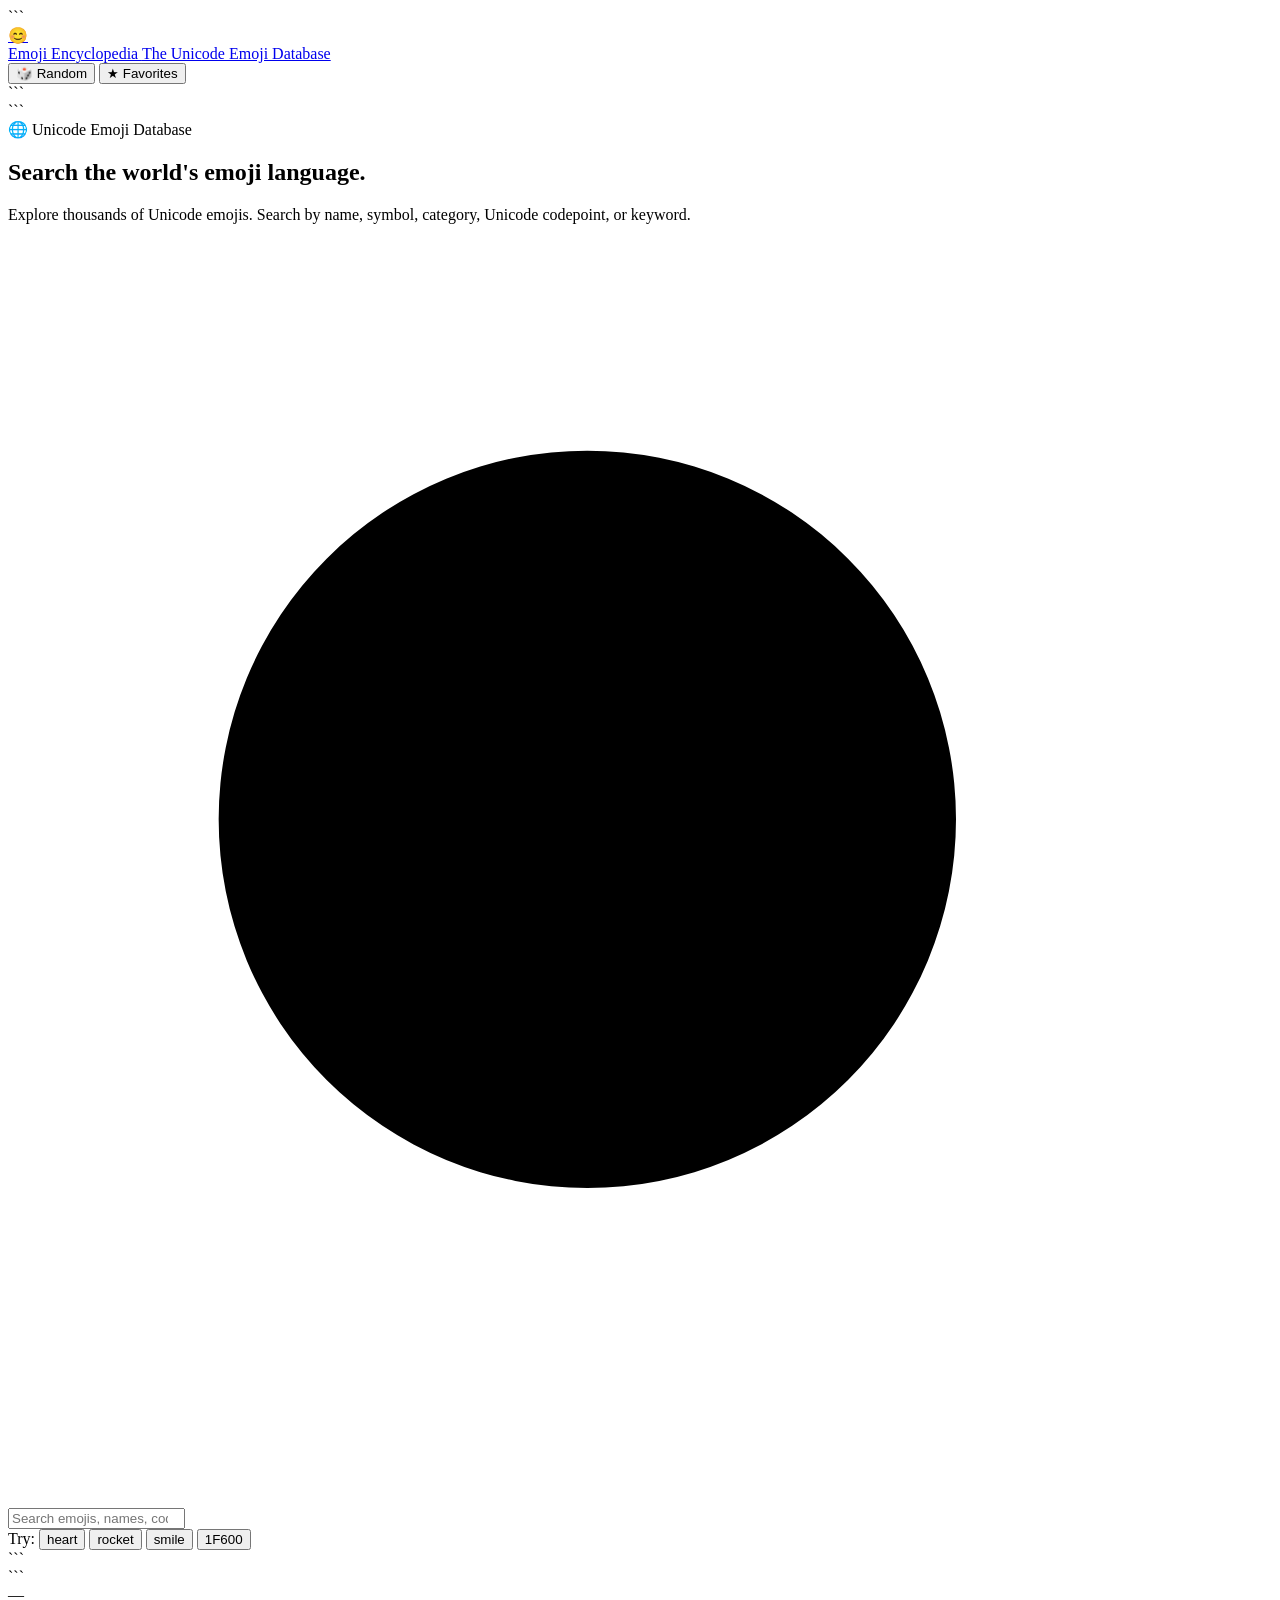
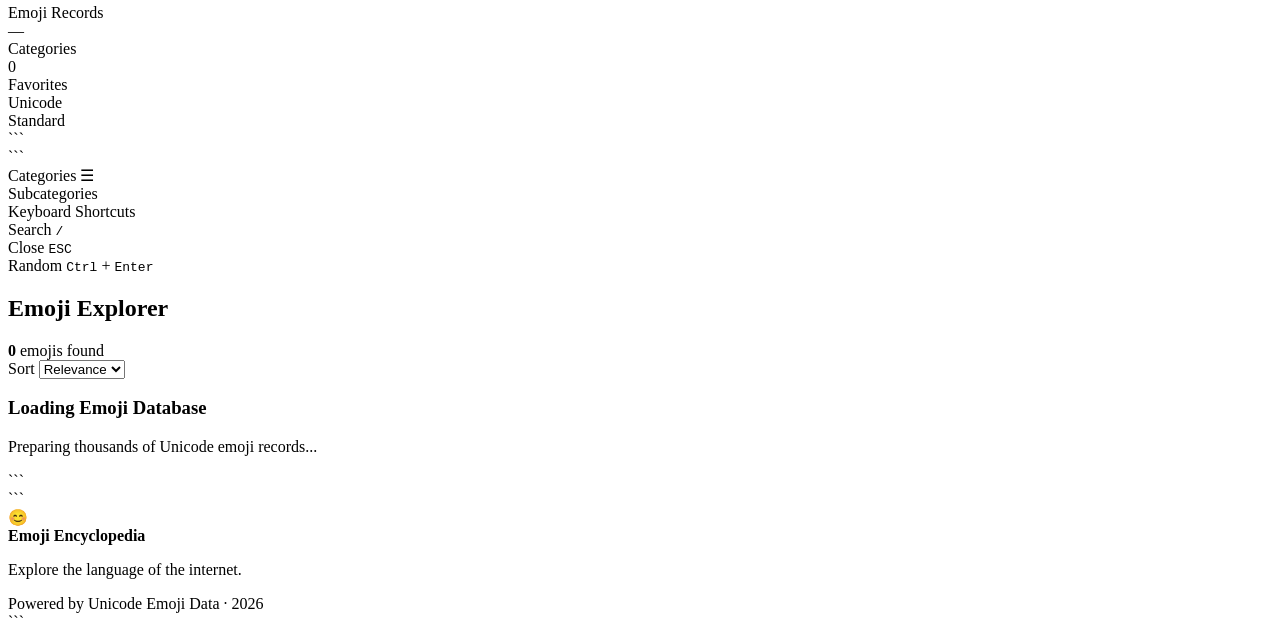
==== index.html @ a7510b70 "Add initial HTML structure for Emoji Encyclopedia This commit adds a complete HTML structure for the" ====
<!DOCTYPE html>

<html lang="en">
<head>

  <meta charset="UTF-8">

<meta
name="viewport"
content="width=device-width, initial-scale=1.0"

>

<meta
name="description"
content="A searchable encyclopedia of Unicode emojis. Browse thousands of emojis by category, name, Unicode codepoint, and version."

>

<meta
name="keywords"
content="emoji, emoji encyclopedia, unicode emoji, emoji search, emoji database, unicode"

>

<meta
name="theme-color"
content="#ffffff"

>

  <title>Emoji Encyclopedia — Search Every Emoji</title>

  <link
    rel="stylesheet"
    href="./styles.css"
  >

</head>

<body>

<!-- ==========================================================
     APPLICATION
     ========================================================== -->

<div
  id="app"
  class="app-shell"
>

  <!-- ========================================================
       HEADER
       ======================================================== -->

  <header class="site-header">

```
<div class="header-container">


  <!-- BRAND -->

  <a
    href="./"
    class="brand"
    aria-label="Emoji Encyclopedia Home"
  >

    <div class="brand-icon">
      😊
    </div>

    <div class="brand-text">

      <span class="brand-title">
        Emoji Encyclopedia
      </span>

      <span class="brand-subtitle">
        The Unicode Emoji Database
      </span>

    </div>

  </a>


  <!-- HEADER ACTIONS -->

  <nav
    class="header-actions"
    aria-label="Primary Navigation"
  >

    <button
      id="randomEmoji"
      class="header-button"
      type="button"
      title="Discover a random emoji"
    >

      <span class="header-button-icon">
        🎲
      </span>

      <span class="header-button-label">
        Random
      </span>

    </button>


    <button
      id="favoritesButton"
      class="header-button"
      type="button"
      title="View your favorite emojis"
    >

      <span class="header-button-icon">
        ★
      </span>

      <span class="header-button-label">
        Favorites
      </span>

    </button>

  </nav>


</div>
```

  </header>

  <!-- ========================================================
       HERO / SEARCH
       ======================================================== -->

  <section class="hero-section">

```
<div class="hero-container">


  <div class="hero-content">

    <div class="hero-badge">

      <span class="hero-badge-icon">
        🌐
      </span>

      Unicode Emoji Database

    </div>


    <h1 class="hero-title">

      Search the world's
      <span>emoji language.</span>

    </h1>


    <p class="hero-description">

      Explore thousands of Unicode emojis. Search by name,
      symbol, category, Unicode codepoint, or keyword.

    </p>


  </div>



  <!-- SEARCH -->

  <div class="search-container">

    <div class="search-box">


      <div class="search-icon">

        <svg
          viewBox="0 0 24 24"
          aria-hidden="true"
        >

          <path
            d="M21 21l-4.35-4.35m1.35-5.65a7 7 0 1 1-14 0 7 7 0 0 1 14 0Z"
          />

        </svg>

      </div>


      <input
        id="searchInput"
        class="search-input"
        type="search"
        placeholder="Search emojis, names, codepoints..."
        autocomplete="off"
        spellcheck="false"
        aria-label="Search emojis"
      >


      <button
        id="clearSearch"
        class="clear-search"
        type="button"
        hidden
        aria-label="Clear search"
      >

        ×

      </button>


    </div>


    <div class="search-hints">

      <span>
        Try:
      </span>

      <button
        type="button"
        class="search-example"
        data-search="heart"
      >
        heart
      </button>

      <button
        type="button"
        class="search-example"
        data-search="rocket"
      >
        rocket
      </button>

      <button
        type="button"
        class="search-example"
        data-search="smile"
      >
        smile
      </button>

      <button
        type="button"
        class="search-example"
        data-search="1F600"
      >
        1F600
      </button>

    </div>

  </div>


</div>
```

  </section>

  <!-- ========================================================
       DATABASE STATISTICS
       ======================================================== -->

  <section class="stats-section">

```
<div class="stats-container">


  <div class="stat-card">

    <div class="stat-value" id="statsTotal">
      —
    </div>

    <div class="stat-label">
      Emoji Records
    </div>

  </div>


  <div class="stat-divider"></div>


  <div class="stat-card">

    <div class="stat-value" id="statsGroups">
      —
    </div>

    <div class="stat-label">
      Categories
    </div>

  </div>


  <div class="stat-divider"></div>


  <div class="stat-card">

    <div class="stat-value" id="statsFavorites">
      0
    </div>

    <div class="stat-label">
      Favorites
    </div>

  </div>


  <div class="stat-divider"></div>


  <div class="stat-card">

    <div class="stat-value">
      Unicode
    </div>

    <div class="stat-label">
      Standard
    </div>

  </div>


</div>
```

  </section>

  <!-- ========================================================
       MAIN CONTENT
       ======================================================== -->

  <main class="main-content">

```
<div class="content-container">


  <!-- ====================================================
       SIDEBAR
       ==================================================== -->

  <aside class="sidebar">


    <div class="sidebar-section">


      <div class="sidebar-heading">

        <span>
          Categories
        </span>

        <span class="sidebar-heading-icon">
          ☰
        </span>

      </div>


      <div
        id="groupFilters"
        class="filter-list"
        aria-label="Emoji categories"
      >

        <!-- Generated by app.js -->

      </div>


    </div>



    <!-- SUBGROUPS -->

    <div
      class="sidebar-section subgroup-section"
    >


      <div class="sidebar-heading">

        <span>
          Subcategories
        </span>

      </div>


      <div
        id="subgroupFilters"
        class="filter-list subgroup-list"
        aria-label="Emoji subcategories"
      >

        <!-- Generated by app.js -->

      </div>


    </div>



    <!-- KEYBOARD HELP -->

    <div class="keyboard-help">

      <div class="keyboard-help-title">
        Keyboard Shortcuts
      </div>


      <div class="keyboard-shortcut">

        <span>
          Search
        </span>

        <kbd>/</kbd>

      </div>


      <div class="keyboard-shortcut">

        <span>
          Close
        </span>

        <kbd>ESC</kbd>

      </div>


      <div class="keyboard-shortcut">

        <span>
          Random
        </span>

        <kbd>Ctrl</kbd>
        <span>+</span>
        <kbd>Enter</kbd>

      </div>


    </div>


  </aside>



  <!-- ====================================================
       RESULTS AREA
       ==================================================== -->

  <section class="results-section">


    <!-- RESULTS HEADER -->

    <div class="results-header">


      <div class="results-title-container">

        <h2 class="results-title">

          Emoji Explorer

        </h2>


        <div class="results-count">

          <strong id="resultCount">
            0
          </strong>

          <span id="resultLabel">
            emojis
          </span>

          found

        </div>


      </div>



      <!-- SORT -->

      <div class="results-controls">


        <label
          for="sortSelect"
          class="sort-label"
        >
          Sort
        </label>


        <select
          id="sortSelect"
          class="sort-select"
        >

          <option value="relevance">
            Relevance
          </option>

          <option value="name-asc">
            Name A–Z
          </option>

          <option value="name-desc">
            Name Z–A
          </option>

          <option value="unicode">
            Unicode
          </option>

          <option value="favorites">
            Favorites
          </option>

        </select>


      </div>


    </div>



    <!-- ==================================================
         LOADING STATE
         ================================================== -->

    <div
      id="loadingState"
      class="loading-state"
    >


      <div class="loading-spinner"></div>


      <h3>
        Loading Emoji Database
      </h3>


      <p>
        Preparing thousands of Unicode emoji records...
      </p>


    </div>



    <!-- ==================================================
         ERROR STATE
         ================================================== -->

    <div
      id="errorState"
      class="error-state"
      hidden
    >

      Unable to load the emoji database.

    </div>



    <!-- ==================================================
         EMPTY STATE
         ================================================== -->

    <div
      id="emptyState"
      class="empty-state"
      hidden
    >


      <div class="empty-icon">
        🔎
      </div>


      <h3>
        No emojis found
      </h3>


      <p>
        Try searching for another name, category,
        Unicode codepoint, or keyword.
      </p>


      <button
        class="empty-reset-button"
        type="button"
        onclick="document.getElementById('searchInput').value=''; document.getElementById('searchInput').dispatchEvent(new Event('input'));"
      >

        Clear Search

      </button>


    </div>



    <!-- ==================================================
         EMOJI GRID
         ================================================== -->

    <div
      id="emojiGrid"
      class="emoji-grid"
      aria-live="polite"
    >

      <!-- Generated by app.js -->

    </div>



    <!-- ==================================================
         LOAD MORE
         ================================================== -->

    <div class="load-more-container">


      <button
        id="loadMore"
        class="load-more-button"
        type="button"
        hidden
      >

        Load More Emojis

      </button>


    </div>


  </section>


</div>
```

  </main>

  <!-- ========================================================
       FOOTER
       ======================================================== -->

  <footer class="site-footer">

```
<div class="footer-container">


  <div class="footer-brand">

    <div class="footer-logo">
      😊
    </div>


    <div>

      <strong>
        Emoji Encyclopedia
      </strong>

      <p>
        Explore the language of the internet.
      </p>

    </div>

  </div>



  <div class="footer-links">

    <span>
      Powered by Unicode Emoji Data
    </span>

    <span class="footer-separator">
      ·
    </span>

    <span id="footerYear"></span>

  </div>


</div>
```

  </footer>

</div>

<!-- ==========================================================
     EMOJI DETAIL MODAL
     ========================================================== -->

<div
  id="emojiModal"
  class="emoji-modal"
  hidden
  role="dialog"
  aria-modal="true"
  aria-labelledby="emojiModalTitle"
>

  <div class="emoji-modal-backdrop"></div>

  <div class="emoji-modal-dialog">

```
<!-- CLOSE BUTTON -->

<button
  id="modalClose"
  class="modal-close"
  type="button"
  aria-label="Close emoji details"
>

  ×

</button>



<!-- CONTENT GENERATED BY JAVASCRIPT -->

<div
  id="emojiModalContent"
  class="emoji-modal-content"
>

</div>
```

  </div>

</div>

<!-- ==========================================================
     NOSCRIPT
     ========================================================== -->

<noscript>

  <div class="noscript-message">

```
<h1>
  JavaScript Required
</h1>

<p>
  The Emoji Encyclopedia requires JavaScript
  to search and explore the emoji database.
</p>
```

  </div>

</noscript>

<!-- ==========================================================
     SCRIPTS
     ========================================================== -->

<script src="./app.js"></script>

<!-- ==========================================================
     SMALL UI HELPERS
     ========================================================== -->

<script>


/* ------------------------------------------------------------
   Search Examples
   ------------------------------------------------------------ */

document
  .querySelectorAll(".search-example")
  .forEach(button => {

    button.addEventListener(
      "click",
      () => {

        const searchInput =
          document.getElementById("searchInput");


        if (!searchInput) return;


        searchInput.value =
          button.dataset.search;


        searchInput.dispatchEvent(
          new Event("input", {
            bubbles: true
          })
        );


        searchInput.focus();

      }
    );

  });



/* ------------------------------------------------------------
   Footer Year
   ------------------------------------------------------------ */

const footerYear =
  document.getElementById("footerYear");


if (footerYear) {

  footerYear.textContent =
    new Date().getFullYear();

}


</script>

</body>
</html>
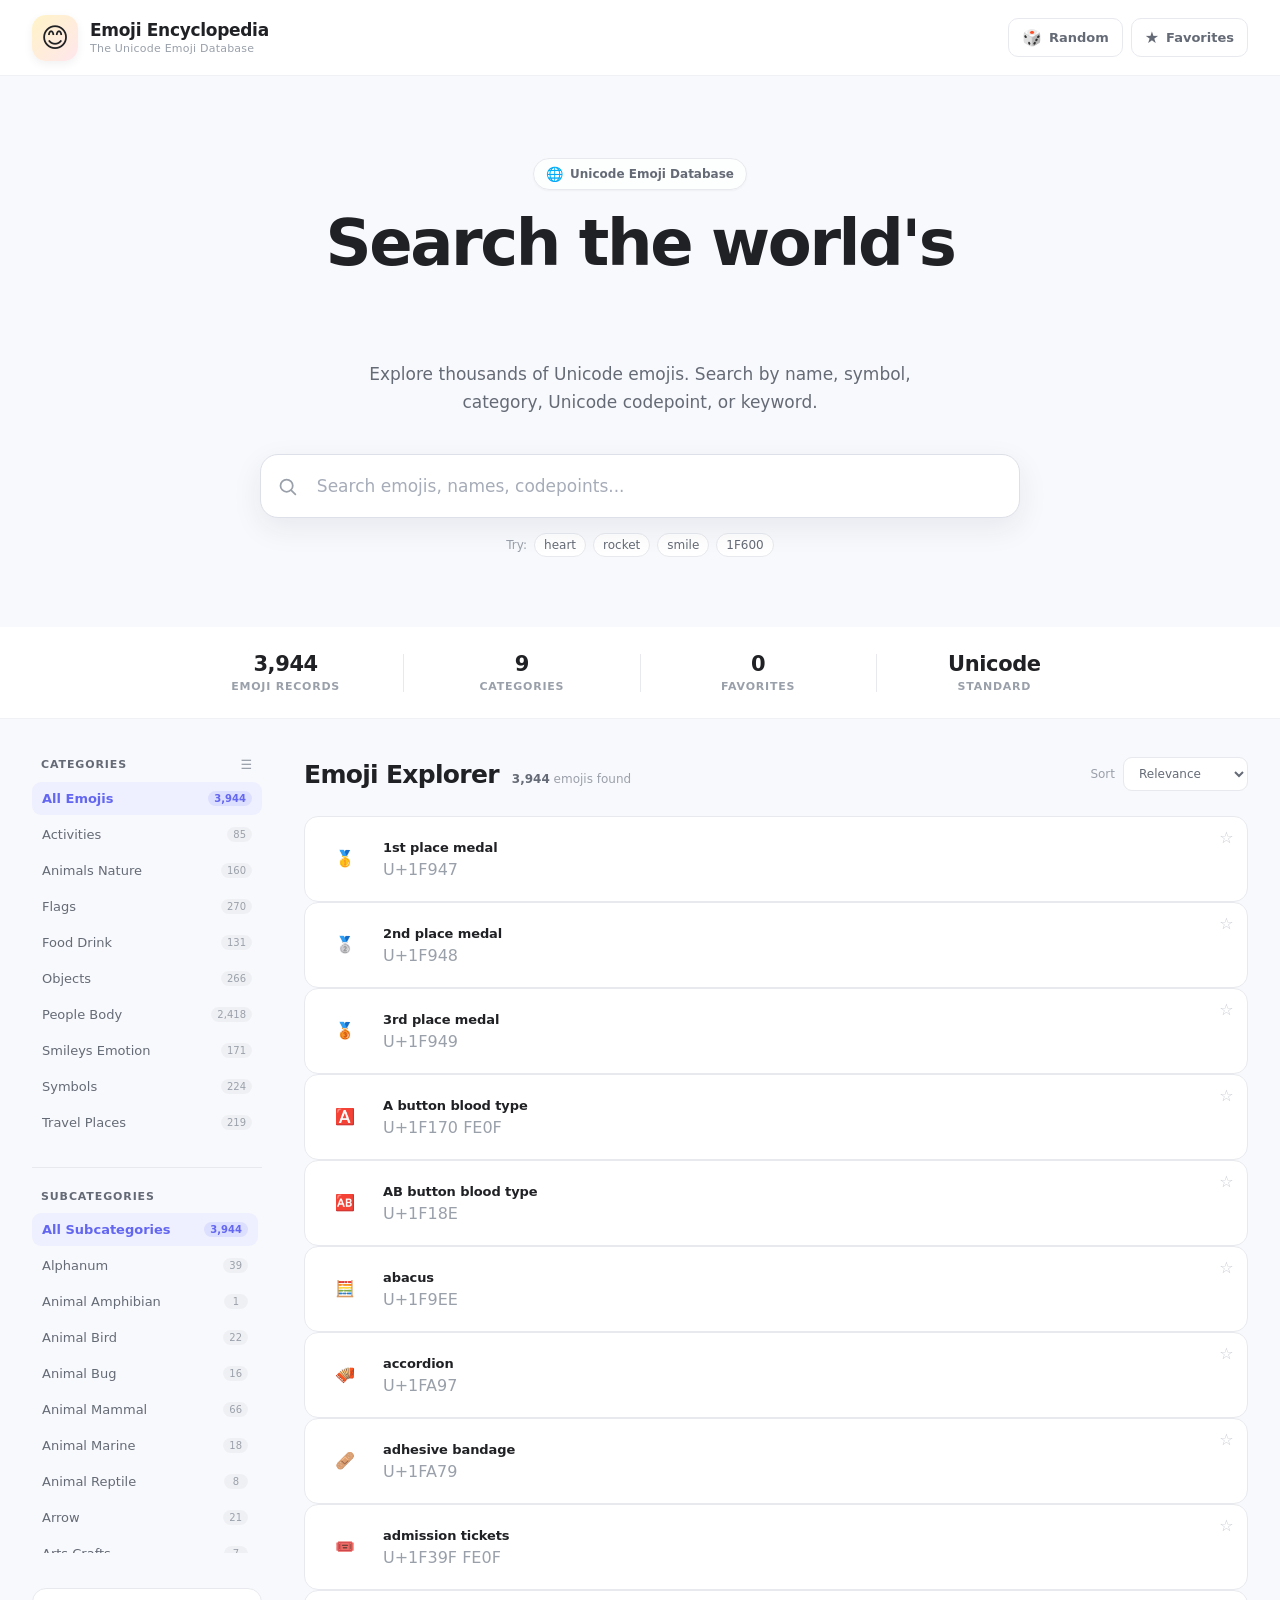
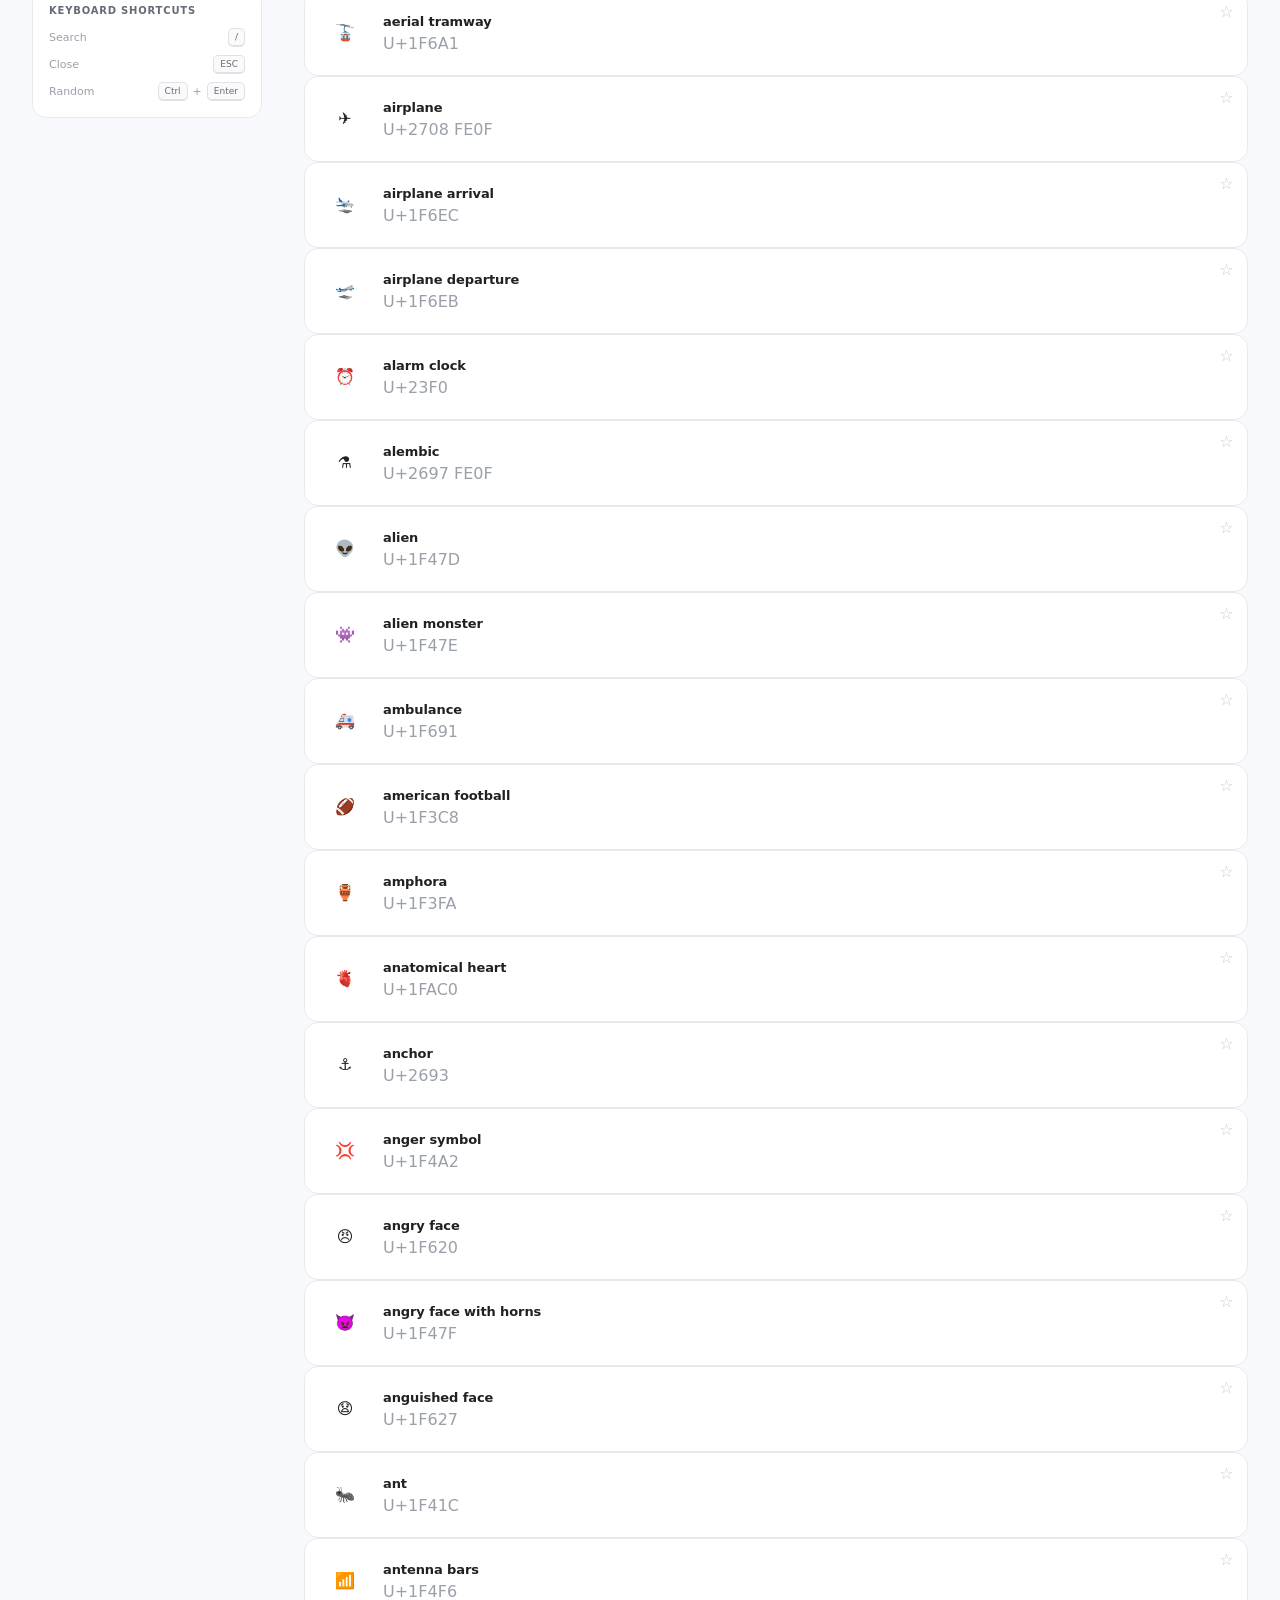
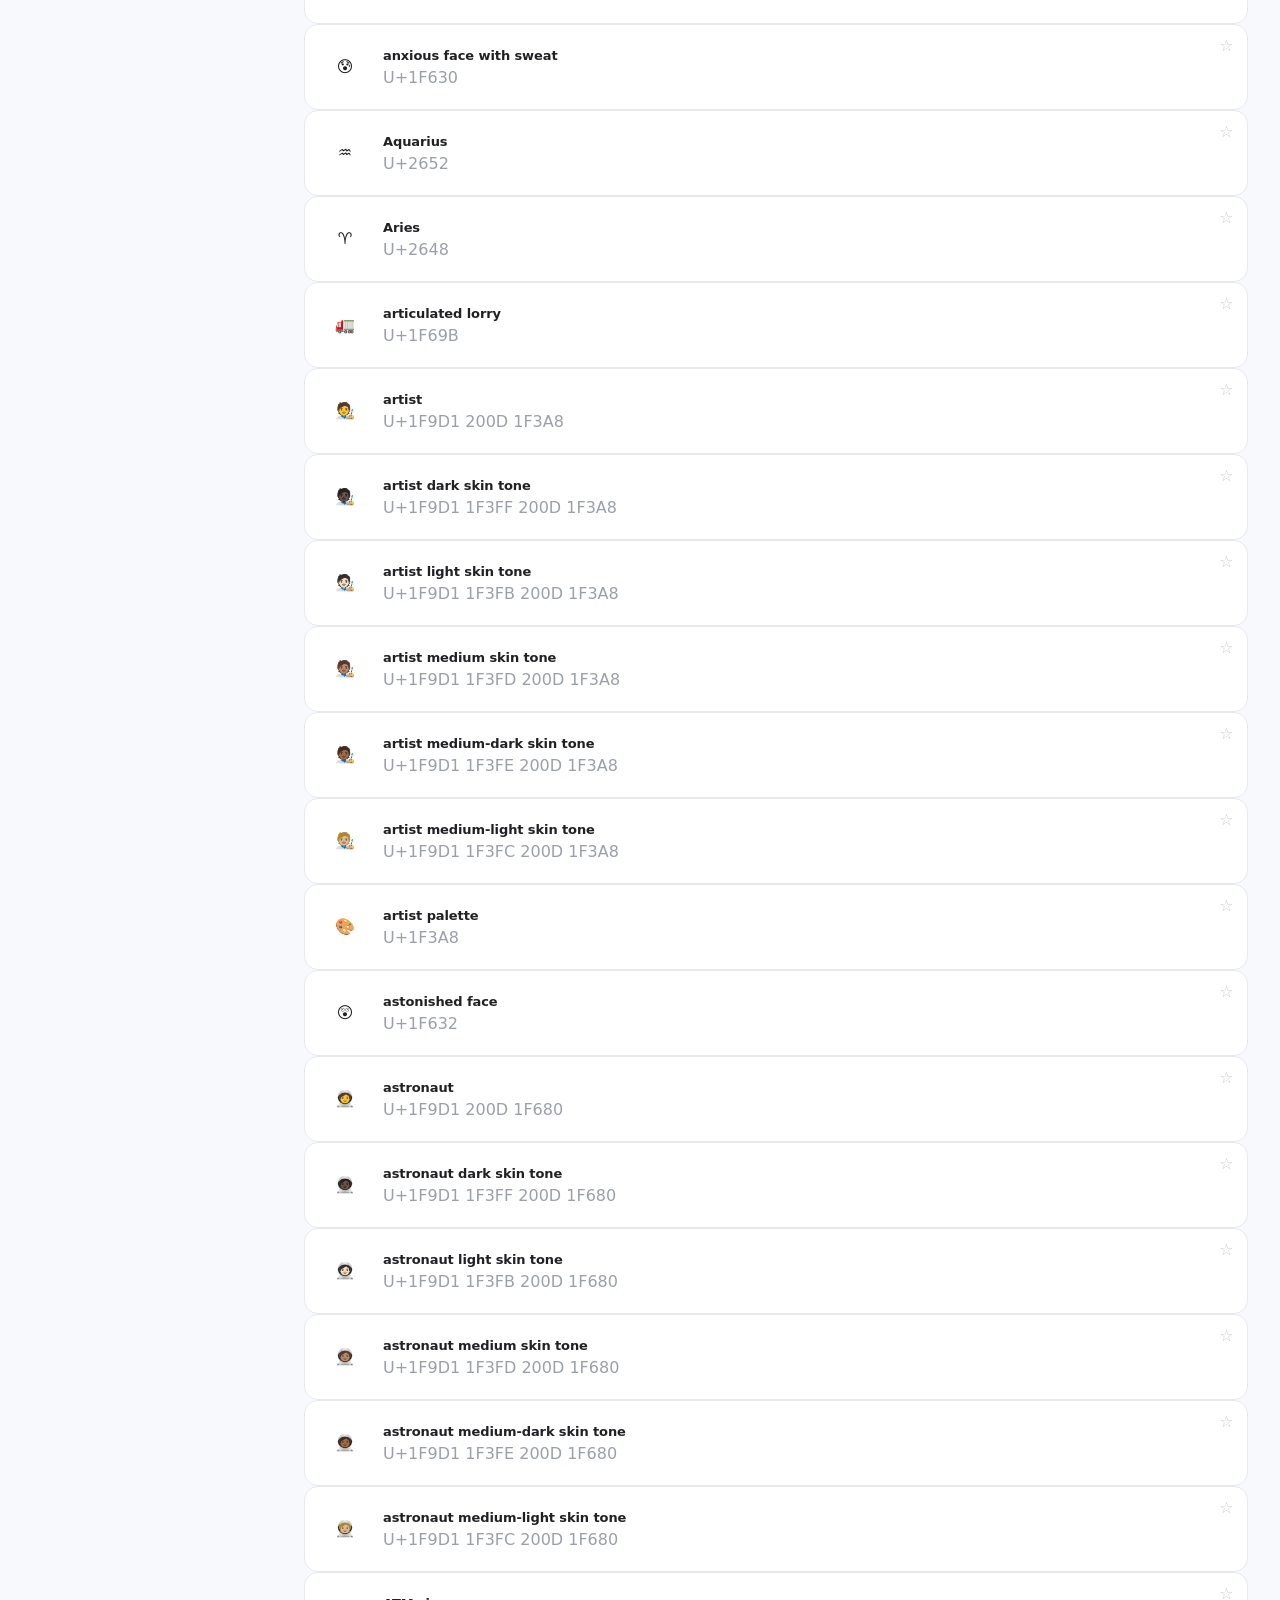
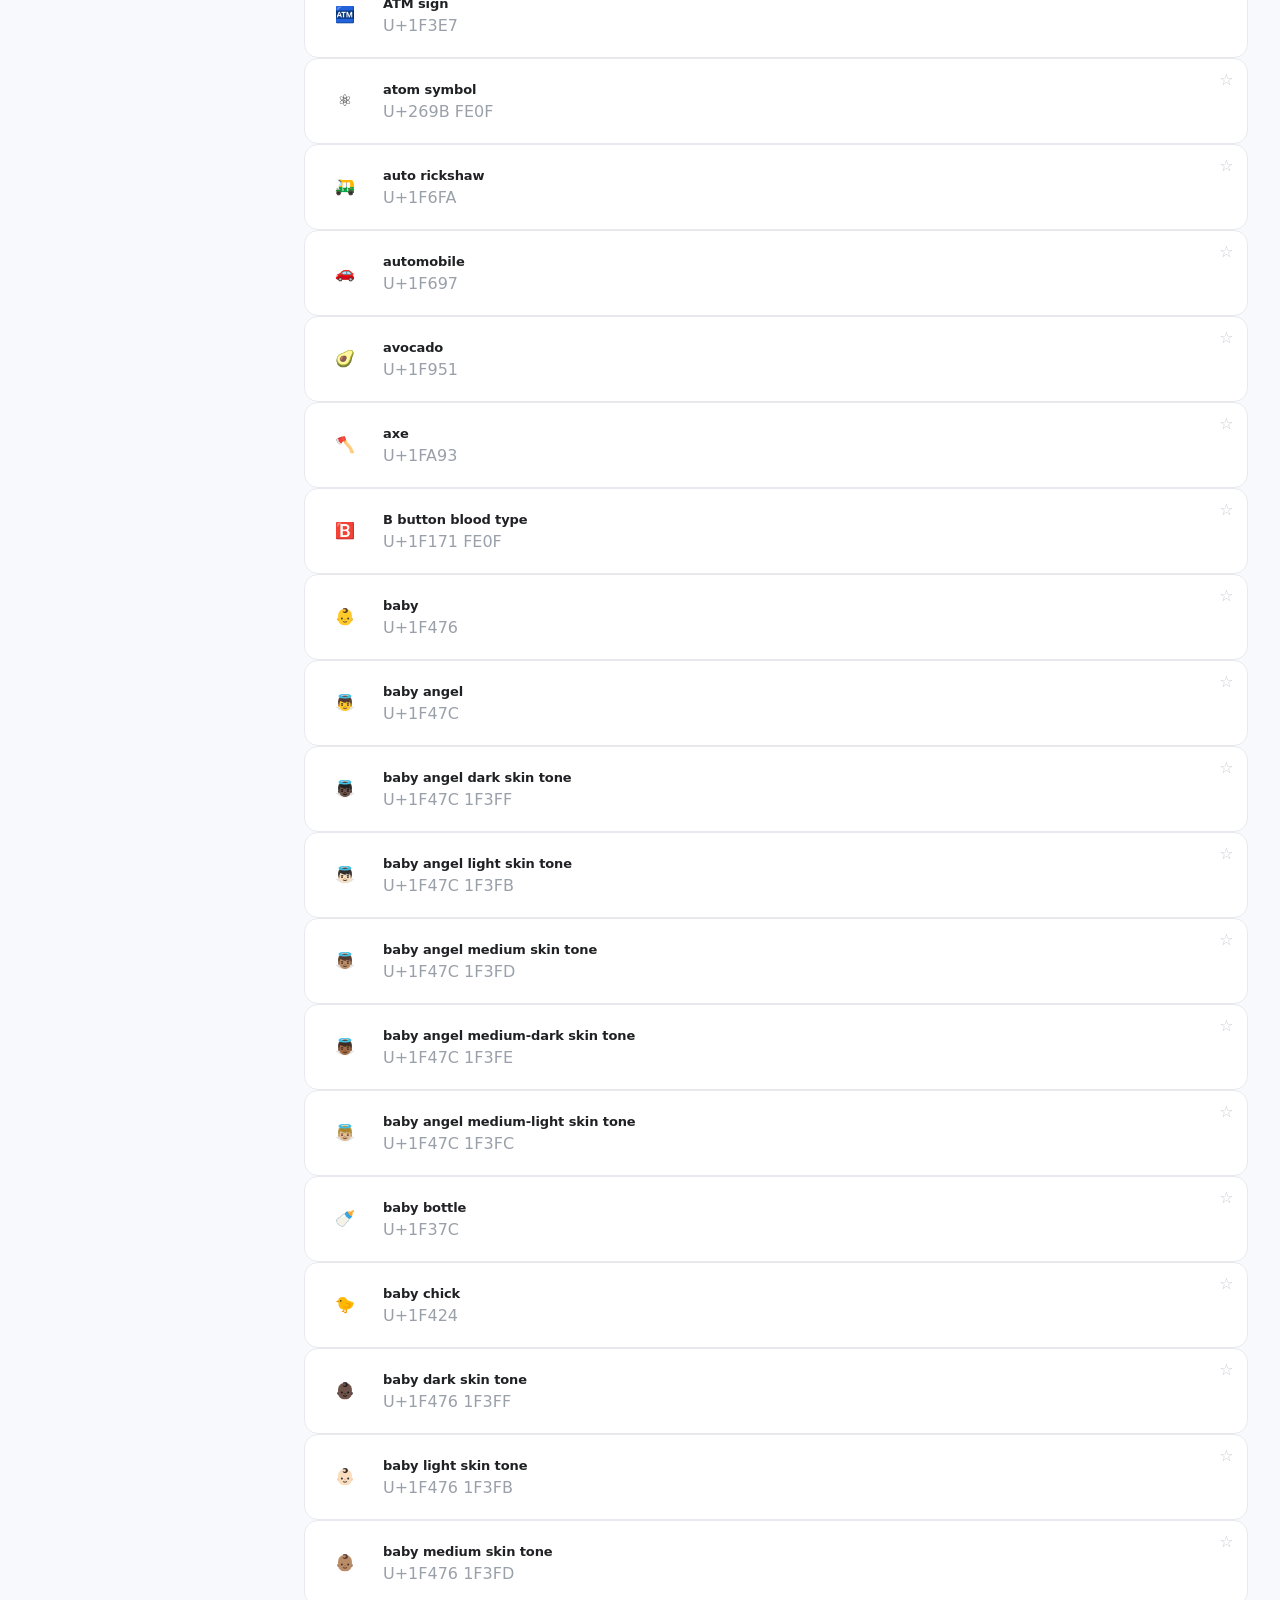
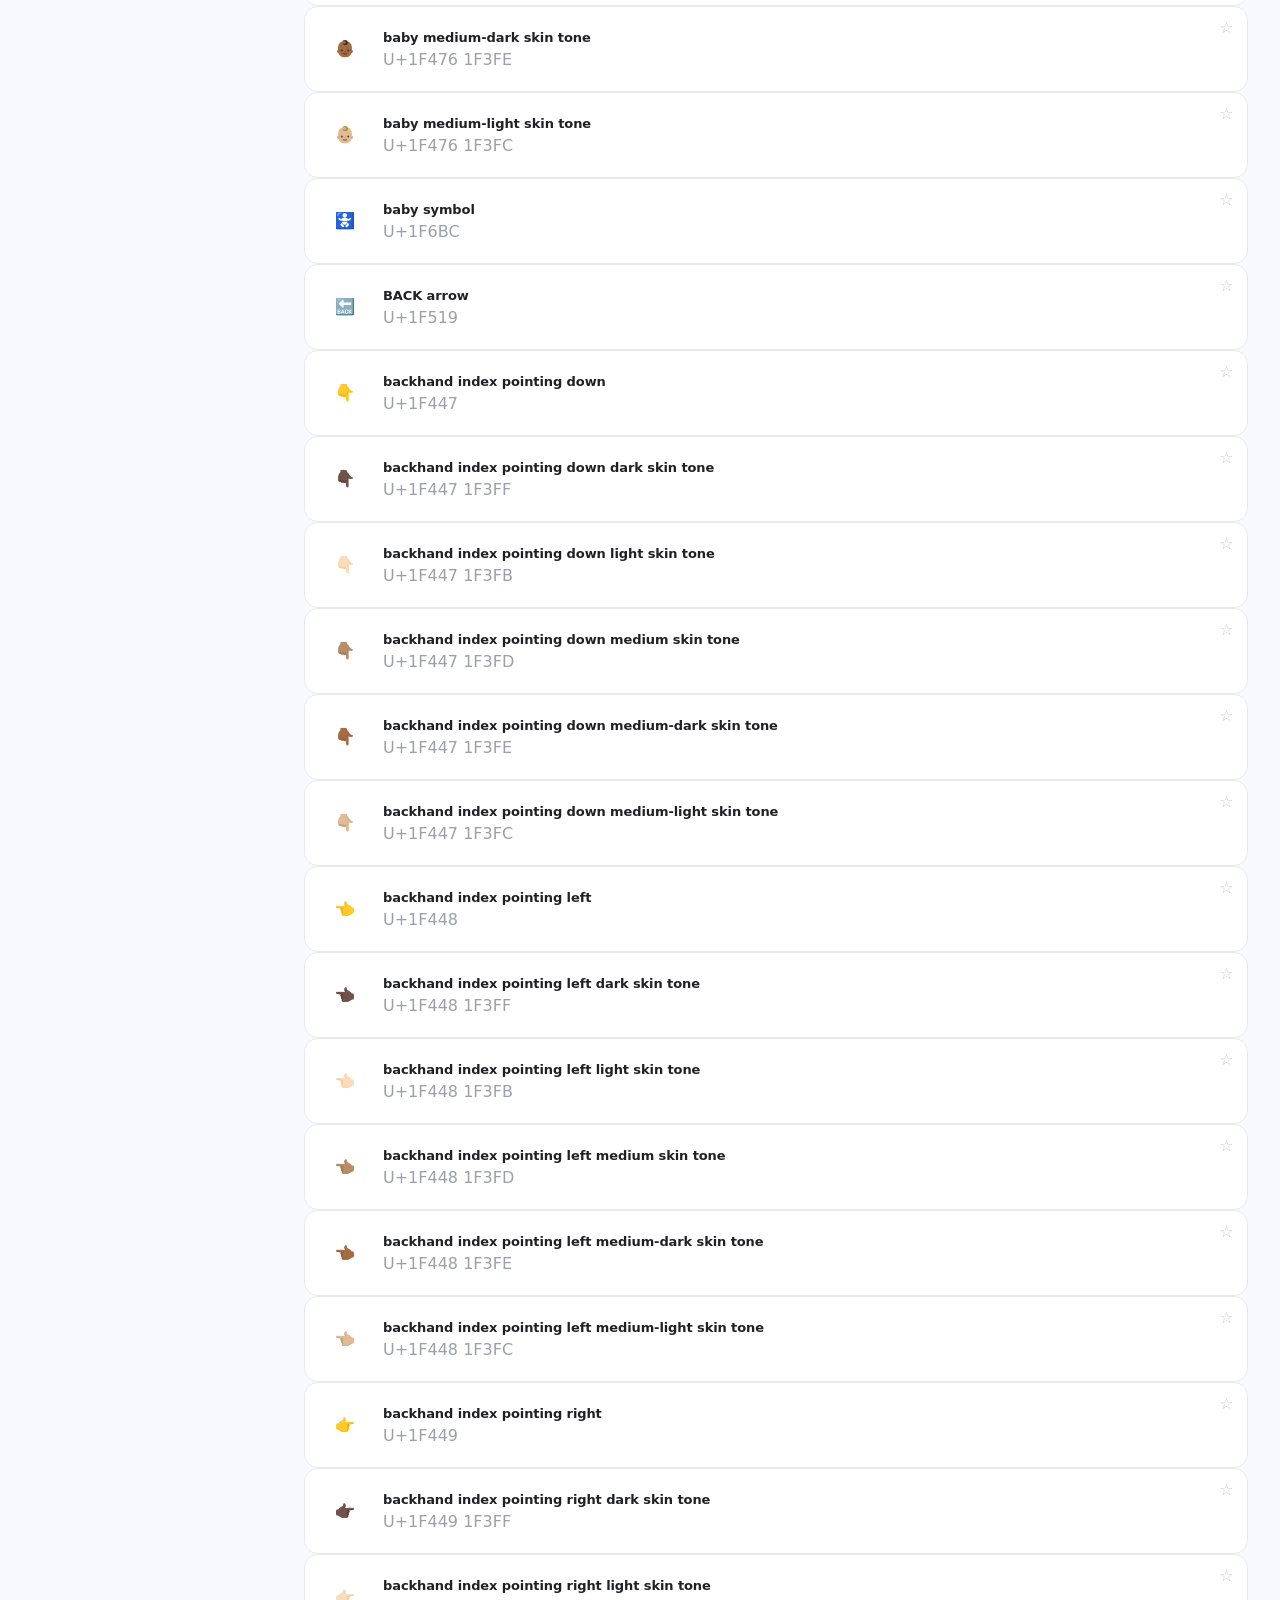
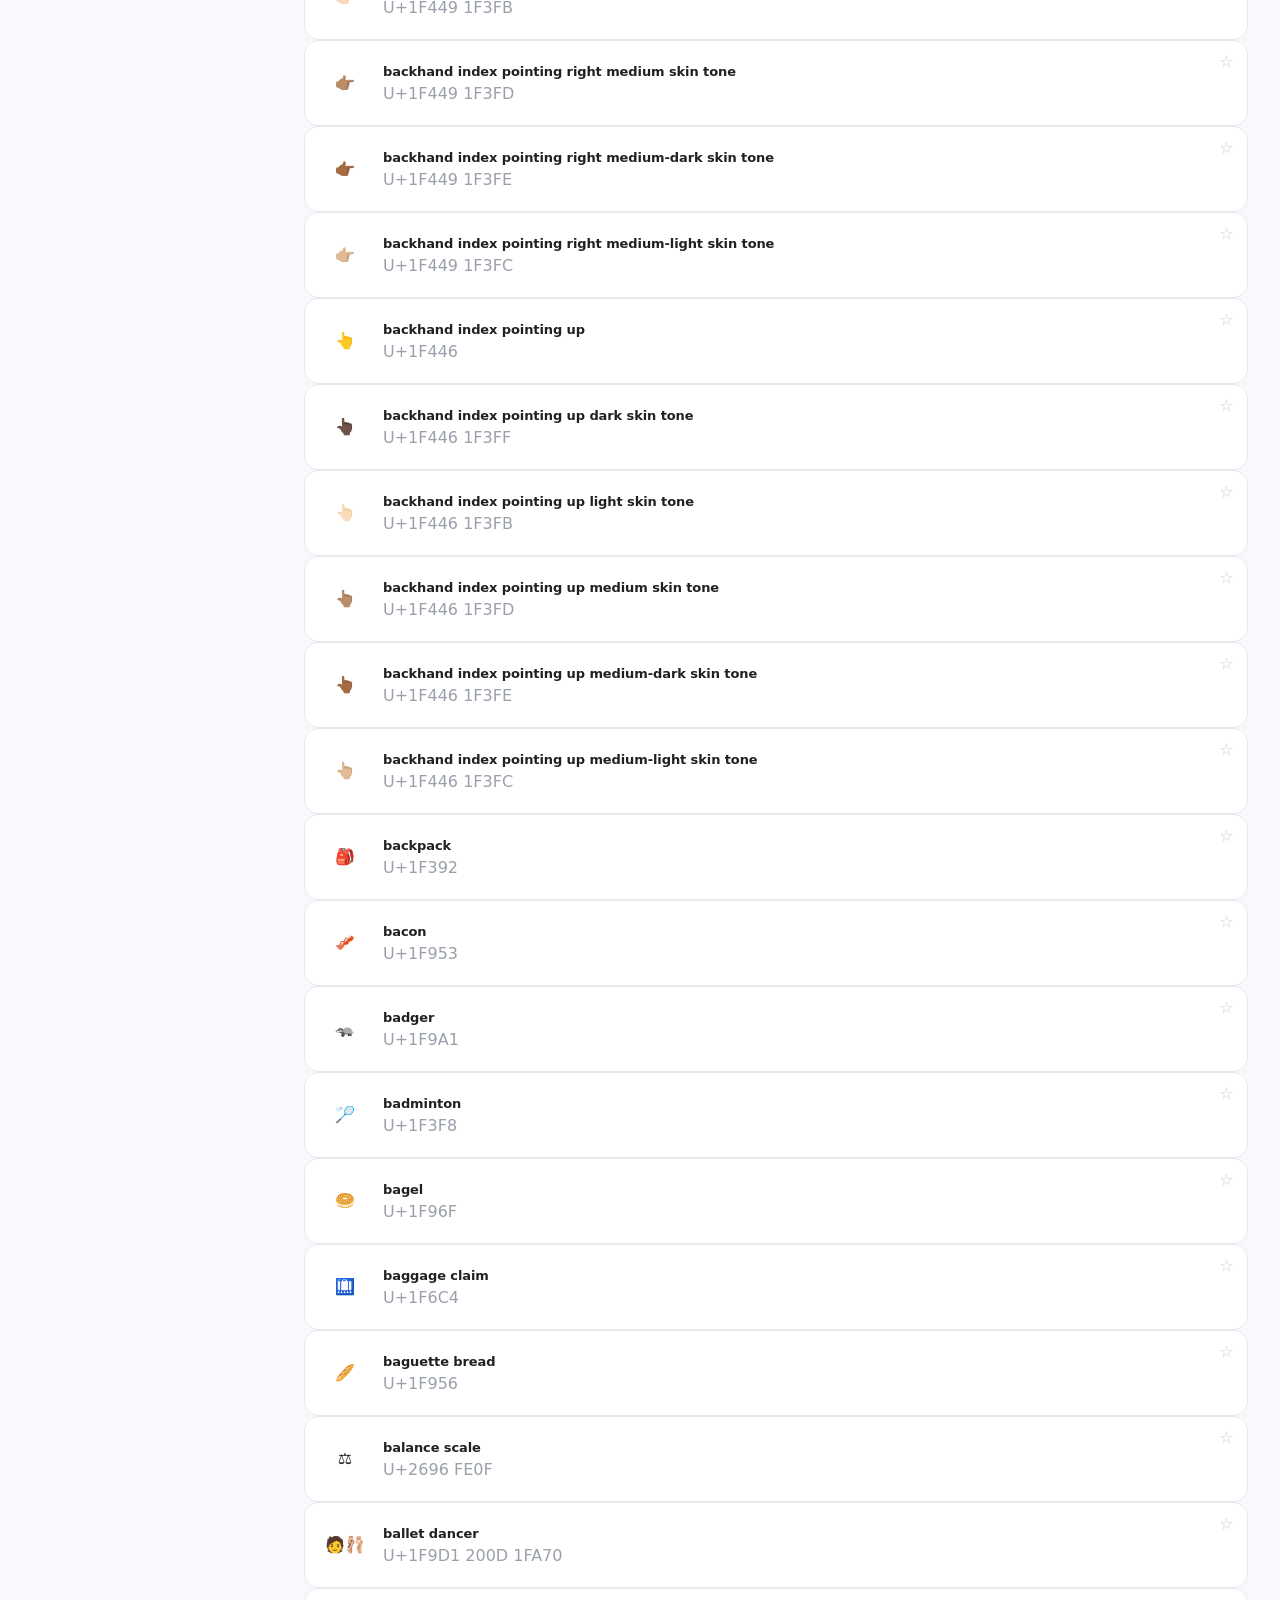
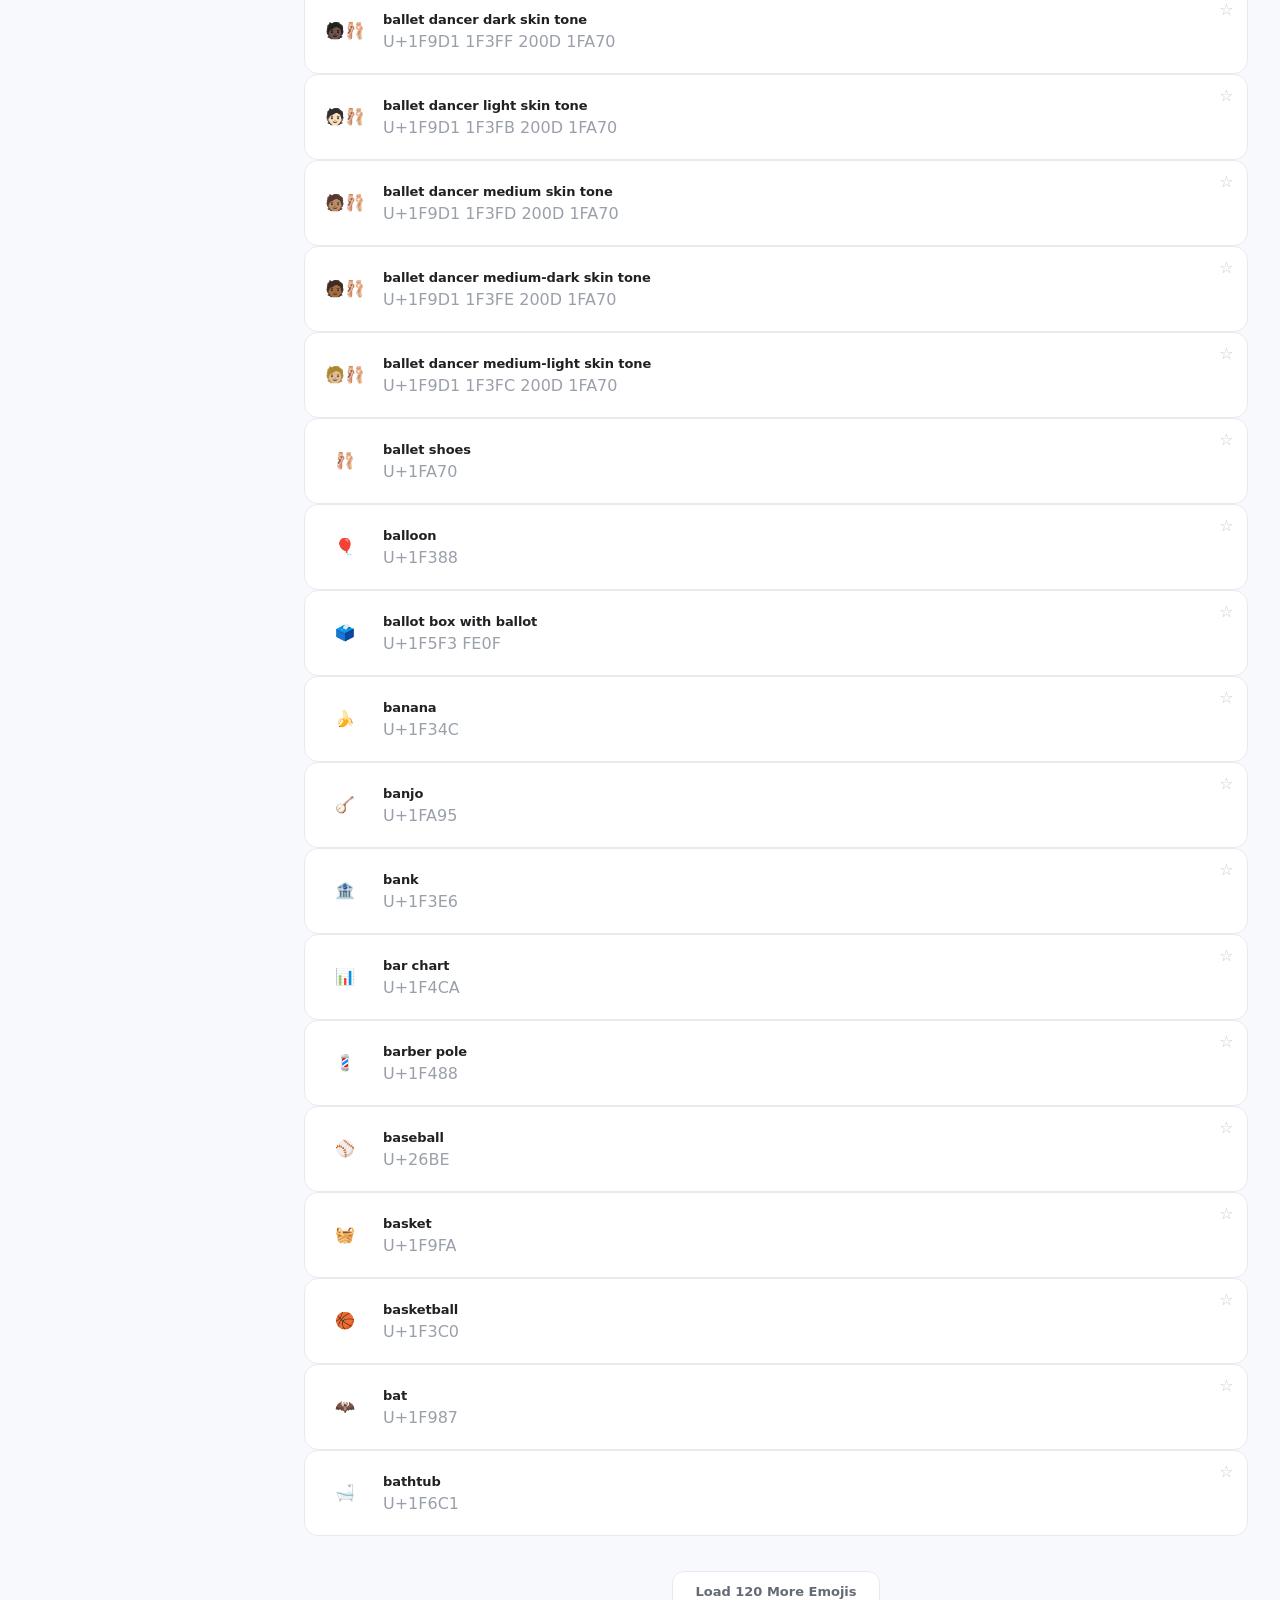
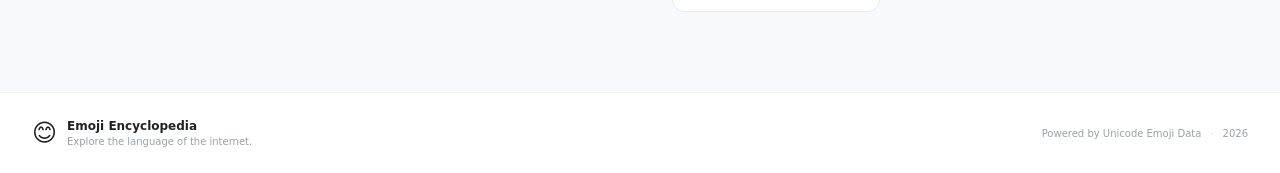
==== commit 6b90c90d: "Fix emojis not loading: rename app,js to app.js and remove stray markdown fences - index.html loads " ====
--- a/index.html
+++ b/index.html
@@ -55,7 +55,6 @@
 
   <header class="site-header">
 
-```
 <div class="header-container">
 
 
@@ -132,7 +131,6 @@
 
 
 </div>
-```
 
   </header>
 
@@ -142,7 +140,6 @@
 
   <section class="hero-section">
 
-```
 <div class="hero-container">
 
 
@@ -273,7 +270,6 @@
 
 
 </div>
-```
 
   </section>
 
@@ -283,7 +279,6 @@
 
   <section class="stats-section">
 
-```
 <div class="stats-container">
 
 
@@ -349,7 +344,6 @@
 
 
 </div>
-```
 
   </section>
 
@@ -359,7 +353,6 @@
 
   <main class="main-content">
 
-```
 <div class="content-container">
 
 
@@ -698,7 +691,6 @@
 
 
 </div>
-```
 
   </main>
 
@@ -708,7 +700,6 @@
 
   <footer class="site-footer">
 
-```
 <div class="footer-container">
 
 
@@ -751,7 +742,6 @@
 
 
 </div>
-```
 
   </footer>
 
@@ -774,7 +764,6 @@
 
   <div class="emoji-modal-dialog">
 
-```
 <!-- CLOSE BUTTON -->
 
 <button
@@ -798,7 +787,6 @@
 >
 
 </div>
-```
 
   </div>
 
@@ -812,7 +800,6 @@
 
   <div class="noscript-message">
 
-```
 <h1>
   JavaScript Required
 </h1>
@@ -821,7 +808,6 @@
   The Emoji Encyclopedia requires JavaScript
   to search and explore the emoji database.
 </p>
-```
 
   </div>
 
--- a/styles.css
+++ b/styles.css
@@ -0,0 +1,2682 @@
+/* ============================================================
+EMOJI ENCYCLOPEDIA
+styles.css
+
+Design:
+
+* Light
+* Friendly
+* Modern encyclopedia
+* Soft pastel accents
+* Responsive
+  ============================================================ */
+
+/* ============================================================
+ROOT
+============================================================ */
+
+:root {
+
+--background: #f8f9fc;
+--background-secondary: #f1f3f8;
+
+--surface: #ffffff;
+--surface-hover: #f8f9ff;
+
+--text-primary: #202124;
+--text-secondary: #656b76;
+--text-muted: #9aa0aa;
+
+--border: #e7e9ee;
+--border-light: #f0f1f5;
+
+--primary: #6366f1;
+--primary-hover: #4f46e5;
+--primary-light: #eef0ff;
+
+--purple: #8b5cf6;
+--pink: #ec4899;
+--orange: #f59e0b;
+--green: #10b981;
+--blue: #3b82f6;
+
+--shadow-sm:
+0 1px 2px rgba(0, 0, 0, 0.04);
+
+--shadow:
+0 4px 16px rgba(20, 25, 40, 0.06);
+
+--shadow-lg:
+0 16px 40px rgba(20, 25, 40, 0.12);
+
+--radius-sm: 8px;
+--radius: 14px;
+--radius-lg: 20px;
+--radius-xl: 28px;
+
+--header-height: 76px;
+
+--content-width: 1440px;
+
+}
+
+/* ============================================================
+RESET
+============================================================ */
+
+*,
+*::before,
+*::after {
+
+box-sizing: border-box;
+
+}
+
+html {
+
+scroll-behavior: smooth;
+
+}
+
+body {
+
+margin: 0;
+
+min-width: 320px;
+
+background: var(--background);
+
+color: var(--text-primary);
+
+font-family:
+Inter,
+ui-sans-serif,
+system-ui,
+-apple-system,
+BlinkMacSystemFont,
+"Segoe UI",
+sans-serif;
+
+-webkit-font-smoothing: antialiased;
+
+text-rendering: optimizeLegibility;
+
+}
+
+body.modal-open {
+
+overflow: hidden;
+
+}
+
+button,
+input,
+select {
+
+font: inherit;
+
+}
+
+button {
+
+cursor: pointer;
+
+}
+
+a {
+
+color: inherit;
+
+text-decoration: none;
+
+}
+
+[hidden] {
+
+display: none !important;
+
+}
+
+/* ============================================================
+APP
+============================================================ */
+
+.app-shell {
+
+min-height: 100vh;
+
+display: flex;
+
+flex-direction: column;
+
+}
+
+/* ============================================================
+HEADER
+============================================================ */
+
+.site-header {
+
+height: var(--header-height);
+
+background: rgba(255, 255, 255, 0.92);
+
+border-bottom: 1px solid var(--border-light);
+
+position: sticky;
+
+top: 0;
+
+z-index: 100;
+
+backdrop-filter: blur(18px);
+
+}
+
+.header-container {
+
+max-width: var(--content-width);
+
+height: 100%;
+
+margin: 0 auto;
+
+padding: 0 32px;
+
+display: flex;
+
+align-items: center;
+
+justify-content: space-between;
+
+}
+
+.brand {
+
+display: flex;
+
+align-items: center;
+
+gap: 12px;
+
+}
+
+.brand-icon {
+
+width: 46px;
+height: 46px;
+
+display: flex;
+
+align-items: center;
+justify-content: center;
+
+font-size: 27px;
+
+background:
+linear-gradient(
+135deg,
+#fff4c7,
+#ffe6ed
+);
+
+border-radius: 14px;
+
+box-shadow:
+0 3px 10px rgba(0,0,0,.06);
+
+}
+
+.brand-text {
+
+display: flex;
+
+flex-direction: column;
+
+}
+
+.brand-title {
+
+font-size: 17px;
+
+font-weight: 750;
+
+letter-spacing: -0.3px;
+
+}
+
+.brand-subtitle {
+
+margin-top: 2px;
+
+font-size: 11px;
+
+color: var(--text-muted);
+
+font-weight: 500;
+
+letter-spacing: 0.02em;
+
+}
+
+.header-actions {
+
+display: flex;
+
+align-items: center;
+
+gap: 8px;
+
+}
+
+.header-button {
+
+display: flex;
+
+align-items: center;
+
+gap: 7px;
+
+padding: 9px 13px;
+
+border: 1px solid var(--border);
+
+border-radius: 10px;
+
+background: var(--surface);
+
+color: var(--text-secondary);
+
+transition:
+background .18s ease,
+border-color .18s ease,
+transform .18s ease,
+box-shadow .18s ease;
+
+}
+
+.header-button:hover {
+
+background: var(--surface-hover);
+
+border-color: #d7d9e0;
+
+box-shadow: var(--shadow-sm);
+
+transform: translateY(-1px);
+
+}
+
+.header-button:active {
+
+transform: translateY(0);
+
+}
+
+.header-button-icon {
+
+font-size: 16px;
+
+}
+
+.header-button-label {
+
+font-size: 13px;
+
+font-weight: 600;
+
+}
+
+/* ============================================================
+HERO
+============================================================ */
+
+.hero-section {
+
+position: relative;
+
+overflow: hidden;
+
+background:
+
+```
+radial-gradient(
+  circle at 15% 20%,
+  rgba(255, 214, 102, .16),
+  transparent 28%
+),
+
+radial-gradient(
+  circle at 85% 30%,
+  rgba(139, 92, 246, .12),
+  transparent 30%
+),
+
+radial-gradient(
+  circle at 55% 100%,
+  rgba(59, 130, 246, .08),
+  transparent 40%
+),
+
+var(--surface);
+```
+
+border-bottom:
+1px solid var(--border-light);
+
+}
+
+.hero-container {
+
+max-width: 950px;
+
+margin: 0 auto;
+
+padding:
+82px
+28px
+70px;
+
+text-align: center;
+
+}
+
+.hero-content {
+
+max-width: 700px;
+
+margin: 0 auto;
+
+}
+
+.hero-badge {
+
+display: inline-flex;
+
+align-items: center;
+
+gap: 7px;
+
+padding:
+7px
+12px;
+
+margin-bottom: 20px;
+
+background: rgba(255,255,255,.8);
+
+border: 1px solid var(--border);
+
+border-radius: 999px;
+
+font-size: 12px;
+
+color: var(--text-secondary);
+
+font-weight: 600;
+
+box-shadow: var(--shadow-sm);
+
+}
+
+.hero-badge-icon {
+
+font-size: 14px;
+
+}
+
+.hero-title {
+
+margin:
+0
+0
+16px;
+
+font-size:
+clamp(
+38px,
+6vw,
+64px
+);
+
+line-height: 1.05;
+
+letter-spacing: -2.4px;
+
+font-weight: 800;
+
+}
+
+.hero-title span {
+
+display: block;
+
+background:
+
+```
+linear-gradient(
+  90deg,
+  #f59e0b,
+  #ec4899,
+  #8b5cf6,
+  #3b82f6
+);
+```
+
+-webkit-background-clip: text;
+
+-webkit-text-fill-color: transparent;
+
+background-clip: text;
+
+}
+
+.hero-description {
+
+max-width: 590px;
+
+margin:
+0
+auto;
+
+color: var(--text-secondary);
+
+font-size: 17px;
+
+line-height: 1.65;
+
+}
+
+/* ============================================================
+SEARCH
+============================================================ */
+
+.search-container {
+
+max-width: 760px;
+
+margin:
+38px
+auto
+0;
+
+}
+
+.search-box {
+
+position: relative;
+
+display: flex;
+
+align-items: center;
+
+min-height: 64px;
+
+background: var(--surface);
+
+border: 1px solid #dde0e8;
+
+border-radius: 18px;
+
+box-shadow:
+0 10px 30px rgba(30, 40, 80, .08);
+
+transition:
+border-color .2s ease,
+box-shadow .2s ease;
+
+}
+
+.search-box:focus-within {
+
+border-color:
+rgba(99, 102, 241, .65);
+
+box-shadow:
+
+```
+0 0 0 4px
+rgba(99, 102, 241, .09),
+
+0 14px 35px
+rgba(30, 40, 80, .10);
+```
+
+}
+
+.search-icon {
+
+width: 58px;
+
+display: flex;
+
+justify-content: center;
+
+align-items: center;
+
+color: var(--text-muted);
+
+}
+
+.search-icon svg {
+
+width: 21px;
+
+height: 21px;
+
+fill: none;
+
+stroke: currentColor;
+
+stroke-width: 2;
+
+stroke-linecap: round;
+
+stroke-linejoin: round;
+
+}
+
+.search-input {
+
+width: 100%;
+
+border: 0;
+
+outline: none;
+
+background: transparent;
+
+color: var(--text-primary);
+
+font-size: 17px;
+
+}
+
+.search-input::placeholder {
+
+color: #a6acb8;
+
+}
+
+.clear-search {
+
+width: 36px;
+height: 36px;
+
+margin-right: 10px;
+
+border: 0;
+
+border-radius: 50%;
+
+background: var(--background-secondary);
+
+color: var(--text-secondary);
+
+font-size: 22px;
+
+line-height: 1;
+
+}
+
+.clear-search:hover {
+
+background: #e5e7ee;
+
+}
+
+.search-hints {
+
+display: flex;
+
+justify-content: center;
+
+align-items: center;
+
+flex-wrap: wrap;
+
+gap: 7px;
+
+margin-top: 15px;
+
+font-size: 12px;
+
+color: var(--text-muted);
+
+}
+
+.search-example {
+
+padding:
+4px
+9px;
+
+border: 1px solid var(--border);
+
+border-radius: 999px;
+
+background: var(--surface);
+
+color: var(--text-secondary);
+
+font-size: 12px;
+
+transition:
+border-color .15s ease,
+background .15s ease;
+
+}
+
+.search-example:hover {
+
+border-color:
+rgba(99,102,241,.4);
+
+background:
+var(--primary-light);
+
+color:
+var(--primary);
+
+}
+
+/* ============================================================
+STATS
+============================================================ */
+
+.stats-section {
+
+background: var(--surface);
+
+border-bottom:
+1px solid var(--border-light);
+
+}
+
+.stats-container {
+
+max-width: 1000px;
+
+margin: 0 auto;
+
+padding:
+25px
+28px;
+
+display: flex;
+
+justify-content: center;
+
+align-items: center;
+
+}
+
+.stat-card {
+
+flex: 1;
+
+text-align: center;
+
+min-width: 130px;
+
+}
+
+.stat-value {
+
+font-size: 21px;
+
+font-weight: 750;
+
+letter-spacing: -0.4px;
+
+}
+
+.stat-label {
+
+margin-top: 4px;
+
+font-size: 11px;
+
+color: var(--text-muted);
+
+text-transform: uppercase;
+
+letter-spacing: .07em;
+
+font-weight: 650;
+
+}
+
+.stat-divider {
+
+width: 1px;
+
+height: 38px;
+
+background: var(--border);
+
+}
+
+/* ============================================================
+MAIN CONTENT
+============================================================ */
+
+.main-content {
+
+flex: 1;
+
+}
+
+.content-container {
+
+max-width: var(--content-width);
+
+margin: 0 auto;
+
+padding:
+38px
+32px
+80px;
+
+display: grid;
+
+grid-template-columns:
+230px
+minmax(0, 1fr);
+
+gap: 42px;
+
+}
+
+/* ============================================================
+SIDEBAR
+============================================================ */
+
+.sidebar {
+
+align-self: start;
+
+position: sticky;
+
+top:
+calc(
+var(--header-height) + 24px
+);
+
+}
+
+.sidebar-section {
+
+margin-bottom: 28px;
+
+}
+
+.sidebar-heading {
+
+display: flex;
+
+align-items: center;
+
+justify-content: space-between;
+
+margin-bottom: 10px;
+
+padding: 0 9px;
+
+color: var(--text-secondary);
+
+font-size: 11px;
+
+font-weight: 750;
+
+text-transform: uppercase;
+
+letter-spacing: .08em;
+
+}
+
+.sidebar-heading-icon {
+
+color: var(--text-muted);
+
+font-size: 13px;
+
+}
+
+.filter-list {
+
+display: flex;
+
+flex-direction: column;
+
+gap: 3px;
+
+}
+
+.filter-button {
+
+width: 100%;
+
+display: flex;
+
+align-items: center;
+
+justify-content: space-between;
+
+gap: 8px;
+
+padding:
+9px
+10px;
+
+border: 0;
+
+border-radius: 9px;
+
+background: transparent;
+
+color: var(--text-secondary);
+
+text-align: left;
+
+font-size: 13px;
+
+transition:
+background .15s ease,
+color .15s ease;
+
+}
+
+.filter-button:hover {
+
+background: var(--surface);
+
+color: var(--text-primary);
+
+}
+
+.filter-button.active {
+
+background:
+var(--primary-light);
+
+color:
+var(--primary);
+
+font-weight: 650;
+
+}
+
+.filter-count {
+
+min-width: 24px;
+
+padding:
+2px
+6px;
+
+border-radius: 999px;
+
+background:
+rgba(0,0,0,.035);
+
+color: var(--text-muted);
+
+font-size: 10px;
+
+text-align: center;
+
+}
+
+.filter-button.active .filter-count {
+
+background:
+rgba(99,102,241,.12);
+
+color:
+var(--primary);
+
+}
+
+.subgroup-section {
+
+padding-top: 22px;
+
+border-top:
+1px solid var(--border);
+
+}
+
+.subgroup-list {
+
+max-height: 340px;
+
+overflow-y: auto;
+
+padding-right: 4px;
+
+}
+
+/* ============================================================
+KEYBOARD HELP
+============================================================ */
+
+.keyboard-help {
+
+padding:
+16px;
+
+margin-top: 35px;
+
+border: 1px solid var(--border);
+
+border-radius: var(--radius);
+
+background: var(--surface);
+
+}
+
+.keyboard-help-title {
+
+margin-bottom: 12px;
+
+color: var(--text-secondary);
+
+font-size: 10px;
+
+font-weight: 750;
+
+text-transform: uppercase;
+
+letter-spacing: .08em;
+
+}
+
+.keyboard-shortcut {
+
+display: flex;
+
+align-items: center;
+
+gap: 5px;
+
+margin-top: 8px;
+
+color: var(--text-muted);
+
+font-size: 11px;
+
+}
+
+.keyboard-shortcut span:first-child {
+
+flex: 1;
+
+}
+
+kbd {
+
+padding:
+3px
+6px;
+
+border: 1px solid #dfe1e7;
+
+border-bottom-width: 2px;
+
+border-radius: 5px;
+
+background: #fafafa;
+
+color: var(--text-secondary);
+
+font-family: inherit;
+
+font-size: 9px;
+
+}
+
+/* ============================================================
+RESULTS
+============================================================ */
+
+.results-section {
+
+min-width: 0;
+
+}
+
+.results-header {
+
+display: flex;
+
+justify-content: space-between;
+
+align-items: center;
+
+gap: 20px;
+
+margin-bottom: 25px;
+
+}
+
+.results-title-container {
+
+display: flex;
+
+align-items: baseline;
+
+gap: 13px;
+
+}
+
+.results-title {
+
+margin: 0;
+
+font-size: 25px;
+
+letter-spacing: -0.7px;
+
+}
+
+.results-count {
+
+color: var(--text-muted);
+
+font-size: 12px;
+
+}
+
+.results-count strong {
+
+color: var(--text-secondary);
+
+font-weight: 700;
+
+}
+
+.results-controls {
+
+display: flex;
+
+align-items: center;
+
+gap: 8px;
+
+}
+
+.sort-label {
+
+color: var(--text-muted);
+
+font-size: 12px;
+
+}
+
+.sort-select {
+
+padding:
+8px
+30px
+8px
+11px;
+
+border: 1px solid var(--border);
+
+border-radius: 9px;
+
+background-color: var(--surface);
+
+color: var(--text-secondary);
+
+font-size: 12px;
+
+outline: none;
+
+}
+
+.sort-select:focus {
+
+border-color:
+var(--primary);
+
+}
+
+/* ============================================================
+EMOJI GRID
+============================================================ */
+
+.emoji-grid {
+
+display: grid;
+
+grid-template-columns:
+
+```
+repeat(
+  auto-fill,
+  minmax(170px, 1fr)
+);
+```
+
+gap: 12px;
+
+}
+
+/* ============================================================
+EMOJI CARD
+============================================================ */
+
+.emoji-card {
+
+position: relative;
+
+display: flex;
+
+align-items: center;
+
+gap: 12px;
+
+min-height: 86px;
+
+padding:
+14px;
+
+border: 1px solid var(--border);
+
+border-radius: var(--radius);
+
+background: var(--surface);
+
+outline: none;
+
+transition:
+
+```
+transform .18s ease,
+box-shadow .18s ease,
+border-color .18s ease;
+```
+
+}
+
+.emoji-card:hover {
+
+transform:
+translateY(-2px);
+
+border-color:
+rgba(99,102,241,.28);
+
+box-shadow:
+0 8px 20px
+rgba(30,40,80,.08);
+
+}
+
+.emoji-card:focus-visible {
+
+border-color:
+var(--primary);
+
+box-shadow:
+
+```
+0 0 0 3px
+rgba(99,102,241,.12);
+```
+
+}
+
+.emoji-symbol {
+
+width: 52px;
+height: 52px;
+
+flex-shrink: 0;
+
+display: flex;
+
+align-items: center;
+justify-content: center;
+
+border-radius: 14px;
+
+background:
+
+```
+linear-gradient(
+  135deg,
+  #fafafa,
+  #f4f5fa
+);
+```
+
+font-size: 31px;
+
+line-height: 1;
+
+transition:
+transform .2s ease;
+
+}
+
+.emoji-card:hover .emoji-symbol {
+
+transform:
+scale(1.08);
+
+}
+
+.emoji-info {
+
+min-width: 0;
+
+flex: 1;
+
+}
+
+.emoji-name {
+
+margin: 0;
+
+overflow: hidden;
+
+text-overflow: ellipsis;
+
+white-space: nowrap;
+
+font-size: 13px;
+
+font-weight: 650;
+
+letter-spacing: -0.1px;
+
+}
+
+.emoji-codepoint {
+
+margin-top: 5px;
+
+overflow: hidden;
+
+text-overflow: ellipsis;
+
+white-space: nowrap;
+
+color: var(--text-muted);
+
+font-family:
+
+```
+"SFMono-Regular",
+Consolas,
+monospace;
+```
+
+font-size: 9px;
+
+}
+
+.emoji-favorite {
+
+position: absolute;
+
+top: 8px;
+right: 8px;
+
+width: 25px;
+height: 25px;
+
+display: flex;
+
+align-items: center;
+justify-content: center;
+
+border: 0;
+
+border-radius: 7px;
+
+background: transparent;
+
+color: #c9ccd4;
+
+font-size: 16px;
+
+transition:
+background .15s ease,
+color .15s ease;
+
+}
+
+.emoji-favorite:hover {
+
+background: #fff8df;
+
+color: #f59e0b;
+
+}
+
+.emoji-favorite:not(:empty) {
+
+line-height: 1;
+
+}
+
+/* ============================================================
+LOAD MORE
+============================================================ */
+
+.load-more-container {
+
+display: flex;
+
+justify-content: center;
+
+padding-top: 35px;
+
+}
+
+.load-more-button {
+
+padding:
+12px
+22px;
+
+border: 1px solid var(--border);
+
+border-radius: 12px;
+
+background: var(--surface);
+
+color: var(--text-secondary);
+
+font-size: 13px;
+
+font-weight: 650;
+
+transition:
+background .18s ease,
+border-color .18s ease,
+transform .18s ease;
+
+}
+
+.load-more-button:hover {
+
+background:
+var(--primary-light);
+
+border-color:
+rgba(99,102,241,.3);
+
+color:
+var(--primary);
+
+transform:
+translateY(-1px);
+
+}
+
+/* ============================================================
+LOADING
+============================================================ */
+
+.loading-state {
+
+min-height: 420px;
+
+display: flex;
+
+flex-direction: column;
+
+align-items: center;
+
+justify-content: center;
+
+text-align: center;
+
+}
+
+.loading-spinner {
+
+width: 38px;
+height: 38px;
+
+margin-bottom: 20px;
+
+border: 3px solid #eceef4;
+
+border-top-color:
+var(--primary);
+
+border-radius: 50%;
+
+animation:
+spin .8s linear infinite;
+
+}
+
+.loading-state h3 {
+
+margin: 0;
+
+font-size: 17px;
+
+}
+
+.loading-state p {
+
+margin:
+8px
+0
+0;
+
+color: var(--text-muted);
+
+font-size: 13px;
+
+}
+
+@keyframes spin {
+
+to {
+
+```
+transform:
+  rotate(360deg);
+```
+
+}
+
+}
+
+/* ============================================================
+EMPTY STATE
+============================================================ */
+
+.empty-state {
+
+min-height: 420px;
+
+display: flex;
+
+flex-direction: column;
+
+align-items: center;
+
+justify-content: center;
+
+text-align: center;
+
+}
+
+.empty-icon {
+
+font-size: 48px;
+
+margin-bottom: 15px;
+
+}
+
+.empty-state h3 {
+
+margin: 0;
+
+font-size: 18px;
+
+}
+
+.empty-state p {
+
+max-width: 380px;
+
+margin:
+9px
+0
+20px;
+
+color: var(--text-muted);
+
+font-size: 13px;
+
+line-height: 1.6;
+
+}
+
+.empty-reset-button {
+
+padding:
+9px
+15px;
+
+border: 0;
+
+border-radius: 9px;
+
+background:
+var(--primary-light);
+
+color:
+var(--primary);
+
+font-size: 12px;
+
+font-weight: 650;
+
+}
+
+/* ============================================================
+ERROR
+============================================================ */
+
+.error-state {
+
+padding:
+20px;
+
+border: 1px solid #fecaca;
+
+border-radius: var(--radius);
+
+background: #fff7f7;
+
+color: #b91c1c;
+
+font-size: 13px;
+
+}
+
+/* ============================================================
+MODAL
+============================================================ */
+
+.emoji-modal {
+
+position: fixed;
+
+inset: 0;
+
+z-index: 1000;
+
+display: flex;
+
+align-items: center;
+
+justify-content: center;
+
+padding: 20px;
+
+}
+
+.emoji-modal-backdrop {
+
+position: absolute;
+
+inset: 0;
+
+background:
+rgba(25, 30, 45, .42);
+
+backdrop-filter:
+blur(5px);
+
+}
+
+.emoji-modal-dialog {
+
+position: relative;
+
+width: 100%;
+
+max-width: 560px;
+
+max-height: 90vh;
+
+overflow-y: auto;
+
+padding: 30px;
+
+border-radius: var(--radius-xl);
+
+background: var(--surface);
+
+box-shadow:
+var(--shadow-lg);
+
+animation:
+modalIn .2s ease;
+
+}
+
+@keyframes modalIn {
+
+from {
+
+```
+opacity: 0;
+
+transform:
+  translateY(10px)
+  scale(.98);
+```
+
+}
+
+to {
+
+```
+opacity: 1;
+
+transform:
+  translateY(0)
+  scale(1);
+```
+
+}
+
+}
+
+.modal-close {
+
+position: absolute;
+
+top: 15px;
+right: 15px;
+
+width: 36px;
+height: 36px;
+
+display: flex;
+
+align-items: center;
+justify-content: center;
+
+border: 0;
+
+border-radius: 50%;
+
+background:
+var(--background-secondary);
+
+color:
+var(--text-secondary);
+
+font-size: 23px;
+
+}
+
+.modal-close:hover {
+
+background: #e8eaf0;
+
+}
+
+.emoji-modal-header {
+
+display: flex;
+
+align-items: center;
+
+gap: 20px;
+
+padding-right: 40px;
+
+margin-bottom: 30px;
+
+}
+
+.emoji-modal-symbol {
+
+width: 100px;
+height: 100px;
+
+display: flex;
+
+align-items: center;
+justify-content: center;
+
+flex-shrink: 0;
+
+border-radius: 25px;
+
+background:
+
+```
+linear-gradient(
+  135deg,
+  #fff9e6,
+  #f7f0ff
+);
+```
+
+font-size: 62px;
+
+}
+
+.emoji-modal-header h2 {
+
+margin: 0;
+
+font-size: 25px;
+
+letter-spacing: -0.7px;
+
+}
+
+.emoji-modal-category {
+
+margin:
+7px
+0
+0;
+
+color:
+var(--text-muted);
+
+font-size: 13px;
+
+}
+
+/* ============================================================
+METADATA
+============================================================ */
+
+.emoji-metadata {
+
+display: flex;
+
+flex-direction: column;
+
+border-top:
+1px solid var(--border);
+
+}
+
+.emoji-metadata-row {
+
+display: grid;
+
+grid-template-columns:
+150px
+minmax(0, 1fr);
+
+gap: 18px;
+
+padding:
+14px
+0;
+
+}
+
+.emoji-metadata-label {
+
+color:
+var(--text-muted);
+
+font-size: 12px;
+
+font-weight: 600;
+
+}
+
+.emoji-metadata-value {
+
+overflow-wrap: anywhere;
+
+color:
+var(--text-secondary);
+
+font-family:
+
+```
+"SFMono-Regular",
+Consolas,
+monospace;
+```
+
+font-size: 11px;
+
+line-height: 1.6;
+
+}
+
+/* ============================================================
+MODAL ACTIONS
+============================================================ */
+
+.emoji-modal-actions {
+
+display: grid;
+
+grid-template-columns:
+repeat(2, 1fr);
+
+gap: 10px;
+
+margin-top: 30px;
+
+}
+
+.emoji-action-button {
+
+padding:
+11px
+13px;
+
+border: 1px solid var(--border);
+
+border-radius: 10px;
+
+background: var(--surface);
+
+color: var(--text-secondary);
+
+font-size: 12px;
+
+font-weight: 650;
+
+transition:
+background .15s ease,
+border-color .15s ease,
+color .15s ease;
+
+}
+
+.emoji-action-button:hover {
+
+border-color:
+rgba(99,102,241,.35);
+
+background:
+var(--primary-light);
+
+color:
+var(--primary);
+
+}
+
+/* ============================================================
+TOAST
+============================================================ */
+
+.app-toast {
+
+position: fixed;
+
+left: 50%;
+bottom: 28px;
+
+z-index: 2000;
+
+padding:
+11px
+18px;
+
+border-radius: 999px;
+
+background:
+#24262d;
+
+color:
+white;
+
+font-size: 12px;
+
+font-weight: 600;
+
+box-shadow:
+0 10px 30px
+rgba(0,0,0,.18);
+
+opacity: 0;
+
+pointer-events: none;
+
+transform:
+translate(
+-50%,
+12px
+);
+
+transition:
+opacity .2s ease,
+transform .2s ease;
+
+}
+
+.app-toast.visible {
+
+opacity: 1;
+
+transform:
+translate(
+-50%,
+0
+);
+
+}
+
+/* ============================================================
+FOOTER
+============================================================ */
+
+.site-footer {
+
+border-top:
+1px solid var(--border-light);
+
+background:
+var(--surface);
+
+}
+
+.footer-container {
+
+max-width: var(--content-width);
+
+margin: 0 auto;
+
+padding:
+26px
+32px;
+
+display: flex;
+
+align-items: center;
+
+justify-content: space-between;
+
+gap: 20px;
+
+}
+
+.footer-brand {
+
+display: flex;
+
+align-items: center;
+
+gap: 10px;
+
+}
+
+.footer-logo {
+
+font-size: 24px;
+
+}
+
+.footer-brand strong {
+
+display: block;
+
+font-size: 12px;
+
+}
+
+.footer-brand p {
+
+margin:
+3px
+0
+0;
+
+color:
+var(--text-muted);
+
+font-size: 10px;
+
+}
+
+.footer-links {
+
+display: flex;
+
+align-items: center;
+
+gap: 9px;
+
+color:
+var(--text-muted);
+
+font-size: 10px;
+
+}
+
+.footer-separator {
+
+color:
+#d1d3da;
+
+}
+
+/* ============================================================
+NOSCRIPT
+============================================================ */
+
+.noscript-message {
+
+max-width: 500px;
+
+margin:
+100px
+auto;
+
+padding: 30px;
+
+text-align: center;
+
+border: 1px solid var(--border);
+
+border-radius: var(--radius-lg);
+
+background: white;
+
+}
+
+.noscript-message h1 {
+
+margin-top: 0;
+
+}
+
+/* ============================================================
+SCROLLBAR
+============================================================ */
+
+::-webkit-scrollbar {
+
+width: 9px;
+
+height: 9px;
+
+}
+
+::-webkit-scrollbar-track {
+
+background:
+transparent;
+
+}
+
+::-webkit-scrollbar-thumb {
+
+border:
+2px solid transparent;
+
+border-radius: 10px;
+
+background:
+#d9dce4;
+
+background-clip:
+padding-box;
+
+}
+
+::-webkit-scrollbar-thumb:hover {
+
+background:
+#c3c6d0;
+
+background-clip:
+padding-box;
+
+}
+
+/* ============================================================
+TABLET
+============================================================ */
+
+@media (max-width: 1050px) {
+
+.content-container {
+
+```
+grid-template-columns:
+  200px
+  minmax(0, 1fr);
+
+gap: 25px;
+```
+
+}
+
+.emoji-grid {
+
+```
+grid-template-columns:
+
+  repeat(
+    auto-fill,
+    minmax(155px, 1fr)
+  );
+```
+
+}
+
+}
+
+/* ============================================================
+MOBILE / SIDEBAR TRANSFORMATION
+============================================================ */
+
+@media (max-width: 820px) {
+
+.header-container {
+
+```
+padding:
+  0
+  18px;
+```
+
+}
+
+.brand-subtitle {
+
+```
+display: none;
+```
+
+}
+
+.hero-container {
+
+```
+padding:
+  60px
+  20px
+  50px;
+```
+
+}
+
+.content-container {
+
+```
+display: block;
+
+padding:
+  25px
+  18px
+  60px;
+```
+
+}
+
+.sidebar {
+
+```
+position: static;
+
+margin-bottom: 30px;
+```
+
+}
+
+.sidebar-section {
+
+```
+margin-bottom: 18px;
+```
+
+}
+
+.filter-list {
+
+```
+flex-direction: row;
+
+overflow-x: auto;
+
+padding-bottom: 7px;
+```
+
+}
+
+.filter-button {
+
+```
+width: auto;
+
+flex-shrink: 0;
+```
+
+}
+
+.subgroup-section {
+
+```
+display: none;
+```
+
+}
+
+.keyboard-help {
+
+```
+display: none;
+```
+
+}
+
+.results-header {
+
+```
+margin-top: 10px;
+```
+
+}
+
+}
+
+/* ============================================================
+MOBILE
+============================================================ */
+
+@media (max-width: 600px) {
+
+:root {
+
+```
+--header-height: 64px;
+```
+
+}
+
+.header-button {
+
+```
+padding:
+  8px
+  10px;
+```
+
+}
+
+.header-button-label {
+
+```
+display: none;
+```
+
+}
+
+.brand-icon {
+
+```
+width: 39px;
+height: 39px;
+
+font-size: 23px;
+
+border-radius: 12px;
+```
+
+}
+
+.brand-title {
+
+```
+font-size: 15px;
+```
+
+}
+
+.hero-container {
+
+```
+padding-top: 45px;
+```
+
+}
+
+.hero-title {
+
+```
+font-size: 38px;
+
+letter-spacing: -1.6px;
+```
+
+}
+
+.hero-description {
+
+```
+font-size: 15px;
+```
+
+}
+
+.search-box {
+
+```
+min-height: 57px;
+
+border-radius: 15px;
+```
+
+}
+
+.search-icon {
+
+```
+width: 50px;
+```
+
+}
+
+.search-input {
+
+```
+font-size: 15px;
+```
+
+}
+
+.stats-container {
+
+```
+padding:
+  18px
+  10px;
+
+overflow-x: auto;
+
+justify-content: flex-start;
+```
+
+}
+
+.stat-card {
+
+```
+min-width: 100px;
+```
+
+}
+
+.stat-value {
+
+```
+font-size: 17px;
+```
+
+}
+
+.stat-label {
+
+```
+font-size: 8px;
+```
+
+}
+
+.results-header {
+
+```
+flex-direction: column;
+
+align-items: flex-start;
+
+gap: 13px;
+```
+
+}
+
+.results-title {
+
+```
+font-size: 22px;
+```
+
+}
+
+.results-controls {
+
+```
+width: 100%;
+
+justify-content: space-between;
+```
+
+}
+
+.sort-select {
+
+```
+flex: 1;
+
+max-width: 180px;
+```
+
+}
+
+.emoji-grid {
+
+```
+grid-template-columns:
+
+  repeat(
+    2,
+    minmax(0, 1fr)
+  );
+
+gap: 9px;
+```
+
+}
+
+.emoji-card {
+
+```
+min-height: 78px;
+
+padding: 10px;
+
+gap: 8px;
+
+border-radius: 12px;
+```
+
+}
+
+.emoji-symbol {
+
+```
+width: 42px;
+height: 42px;
+
+font-size: 25px;
+
+border-radius: 11px;
+```
+
+}
+
+.emoji-name {
+
+```
+font-size: 11px;
+```
+
+}
+
+.emoji-codepoint {
+
+```
+font-size: 8px;
+```
+
+}
+
+.emoji-favorite {
+
+```
+top: 4px;
+right: 4px;
+
+font-size: 13px;
+```
+
+}
+
+.footer-container {
+
+```
+padding:
+  24px
+  18px;
+
+flex-direction: column;
+
+align-items: flex-start;
+```
+
+}
+
+.footer-links {
+
+```
+flex-wrap: wrap;
+```
+
+}
+
+.emoji-modal {
+
+```
+align-items: flex-end;
+
+padding: 0;
+```
+
+}
+
+.emoji-modal-dialog {
+
+```
+max-width: none;
+
+max-height: 92vh;
+
+padding: 24px 20px 28px;
+
+border-radius:
+
+  24px
+  24px
+  0
+  0;
+```
+
+}
+
+.emoji-modal-header {
+
+```
+gap: 14px;
+
+margin-bottom: 24px;
+```
+
+}
+
+.emoji-modal-symbol {
+
+```
+width: 76px;
+height: 76px;
+
+border-radius: 20px;
+
+font-size: 47px;
+```
+
+}
+
+.emoji-modal-header h2 {
+
+```
+font-size: 20px;
+```
+
+}
+
+.emoji-metadata-row {
+
+```
+grid-template-columns: 1fr;
+
+gap: 5px;
+
+padding-top: 13px;
+```
+
+}
+
+.emoji-modal-actions {
+
+```
+grid-template-columns: 1fr;
+```
+
+}
+
+}
+
+/* ============================================================
+SMALL MOBILE
+============================================================ */
+
+@media (max-width: 380px) {
+
+.emoji-grid {
+
+```
+grid-template-columns: 1fr;
+```
+
+}
+
+.search-hints {
+
+```
+display: none;
+```
+
+}
+
+}
+
+/* ============================================================
+REDUCED MOTION
+============================================================ */
+
+@media (prefers-reduced-motion: reduce) {
+
+*,
+*::before,
+*::after {
+
+```
+animation-duration:
+  .01ms !important;
+
+animation-iteration-count:
+  1 !important;
+
+transition-duration:
+  .01ms !important;
+
+scroll-behavior:
+  auto !important;
+```
+
+}
+
+}
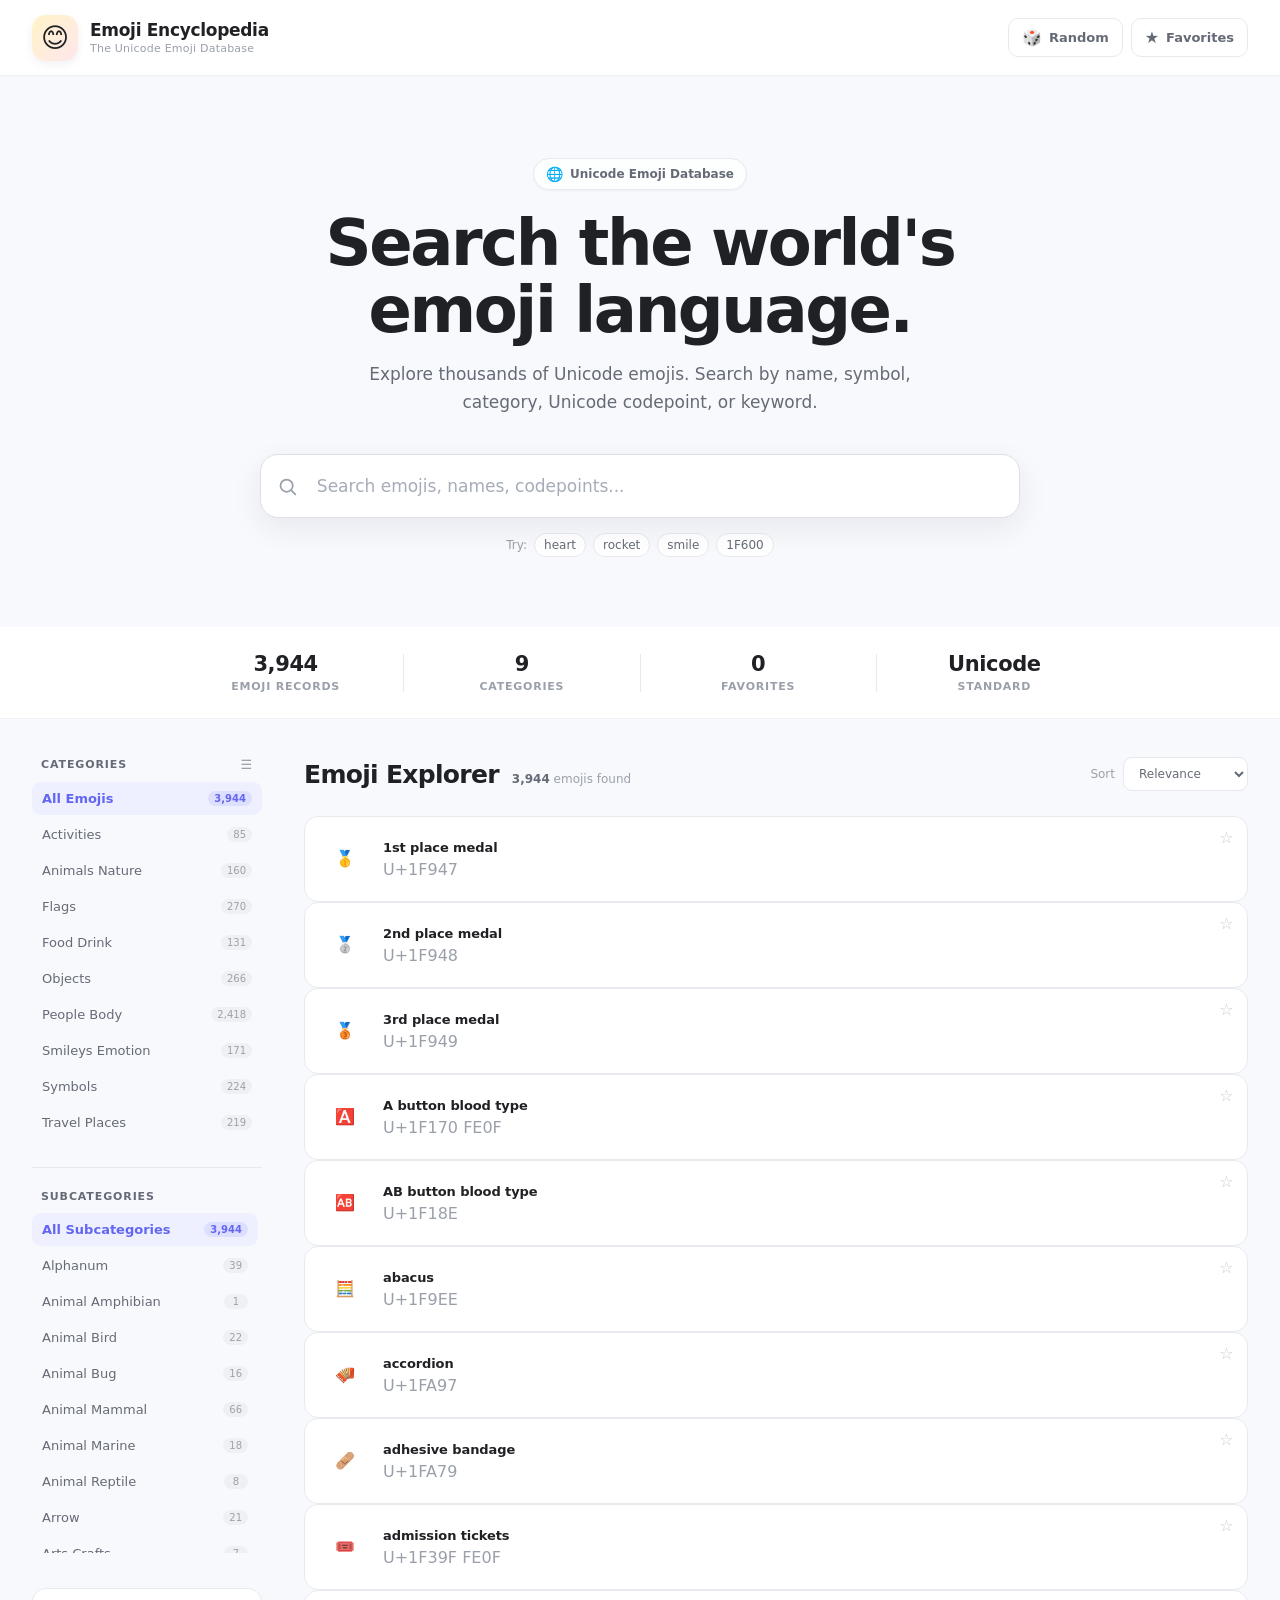
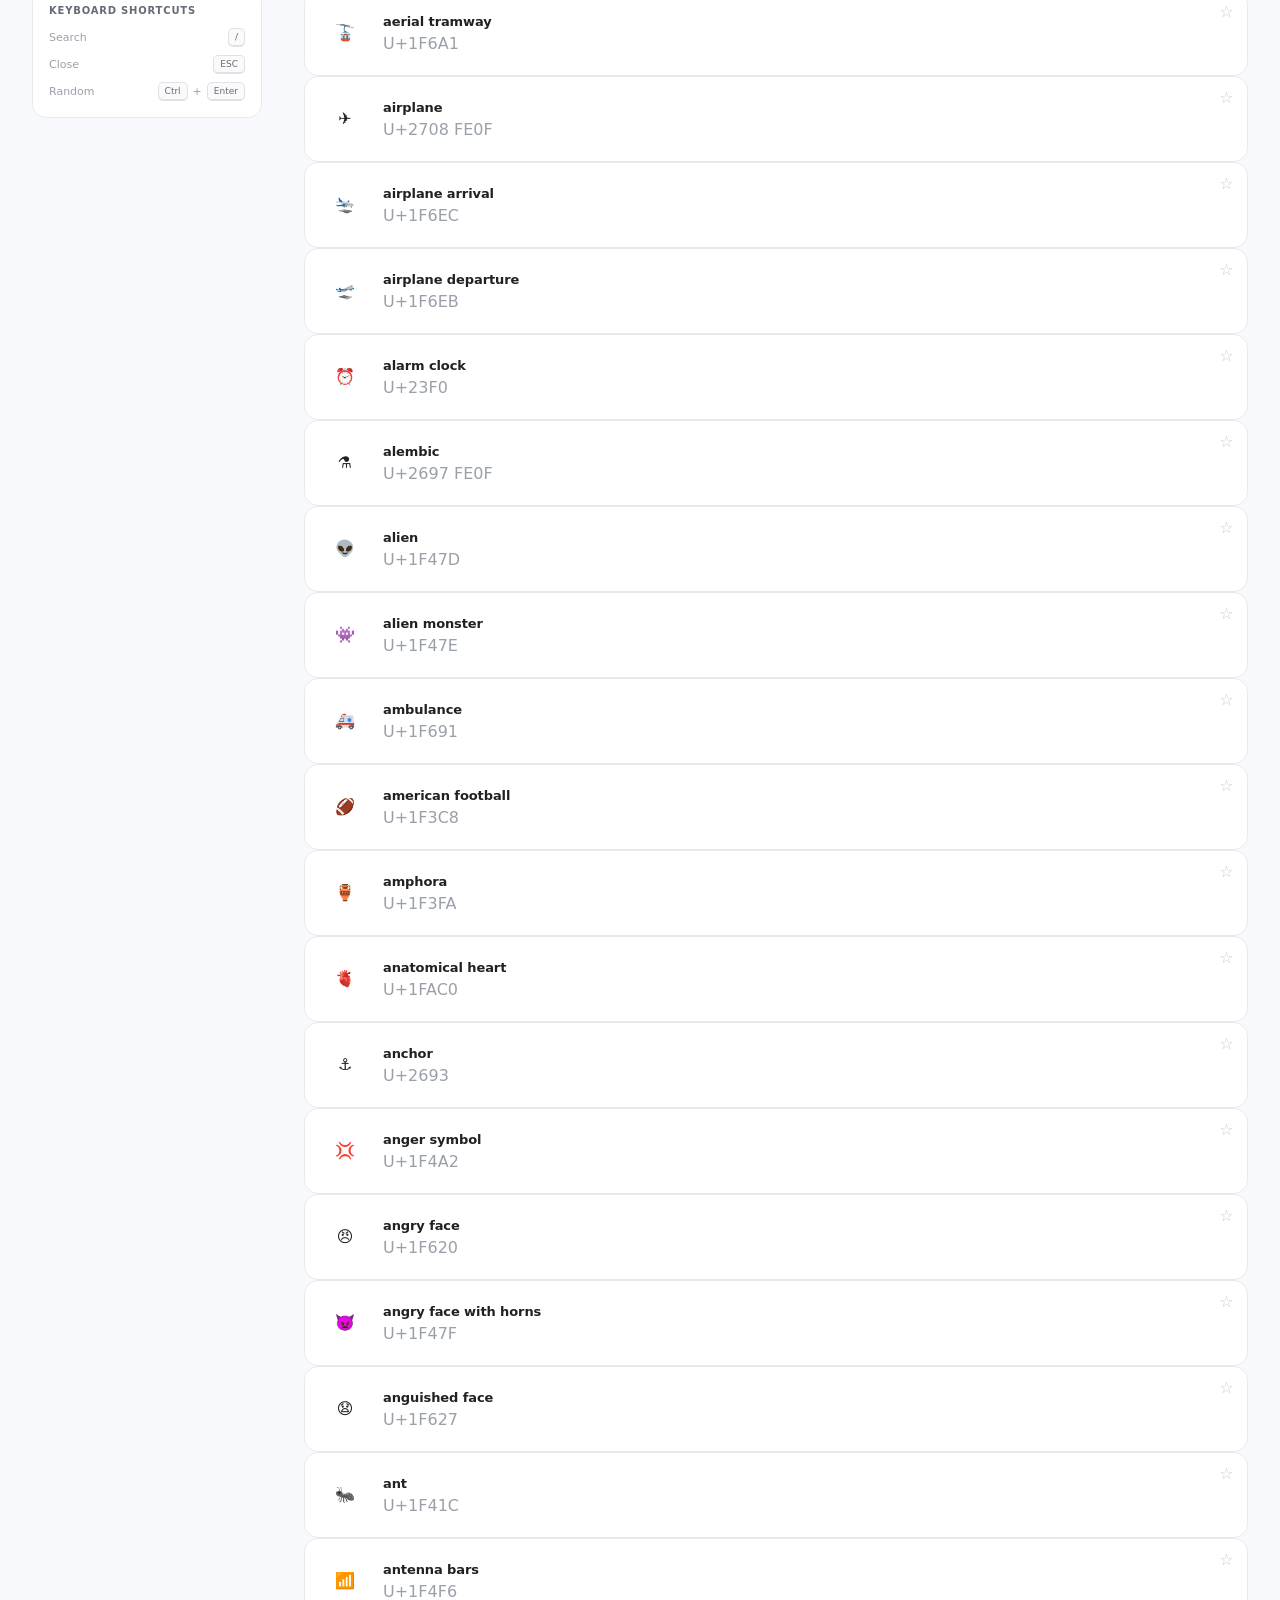
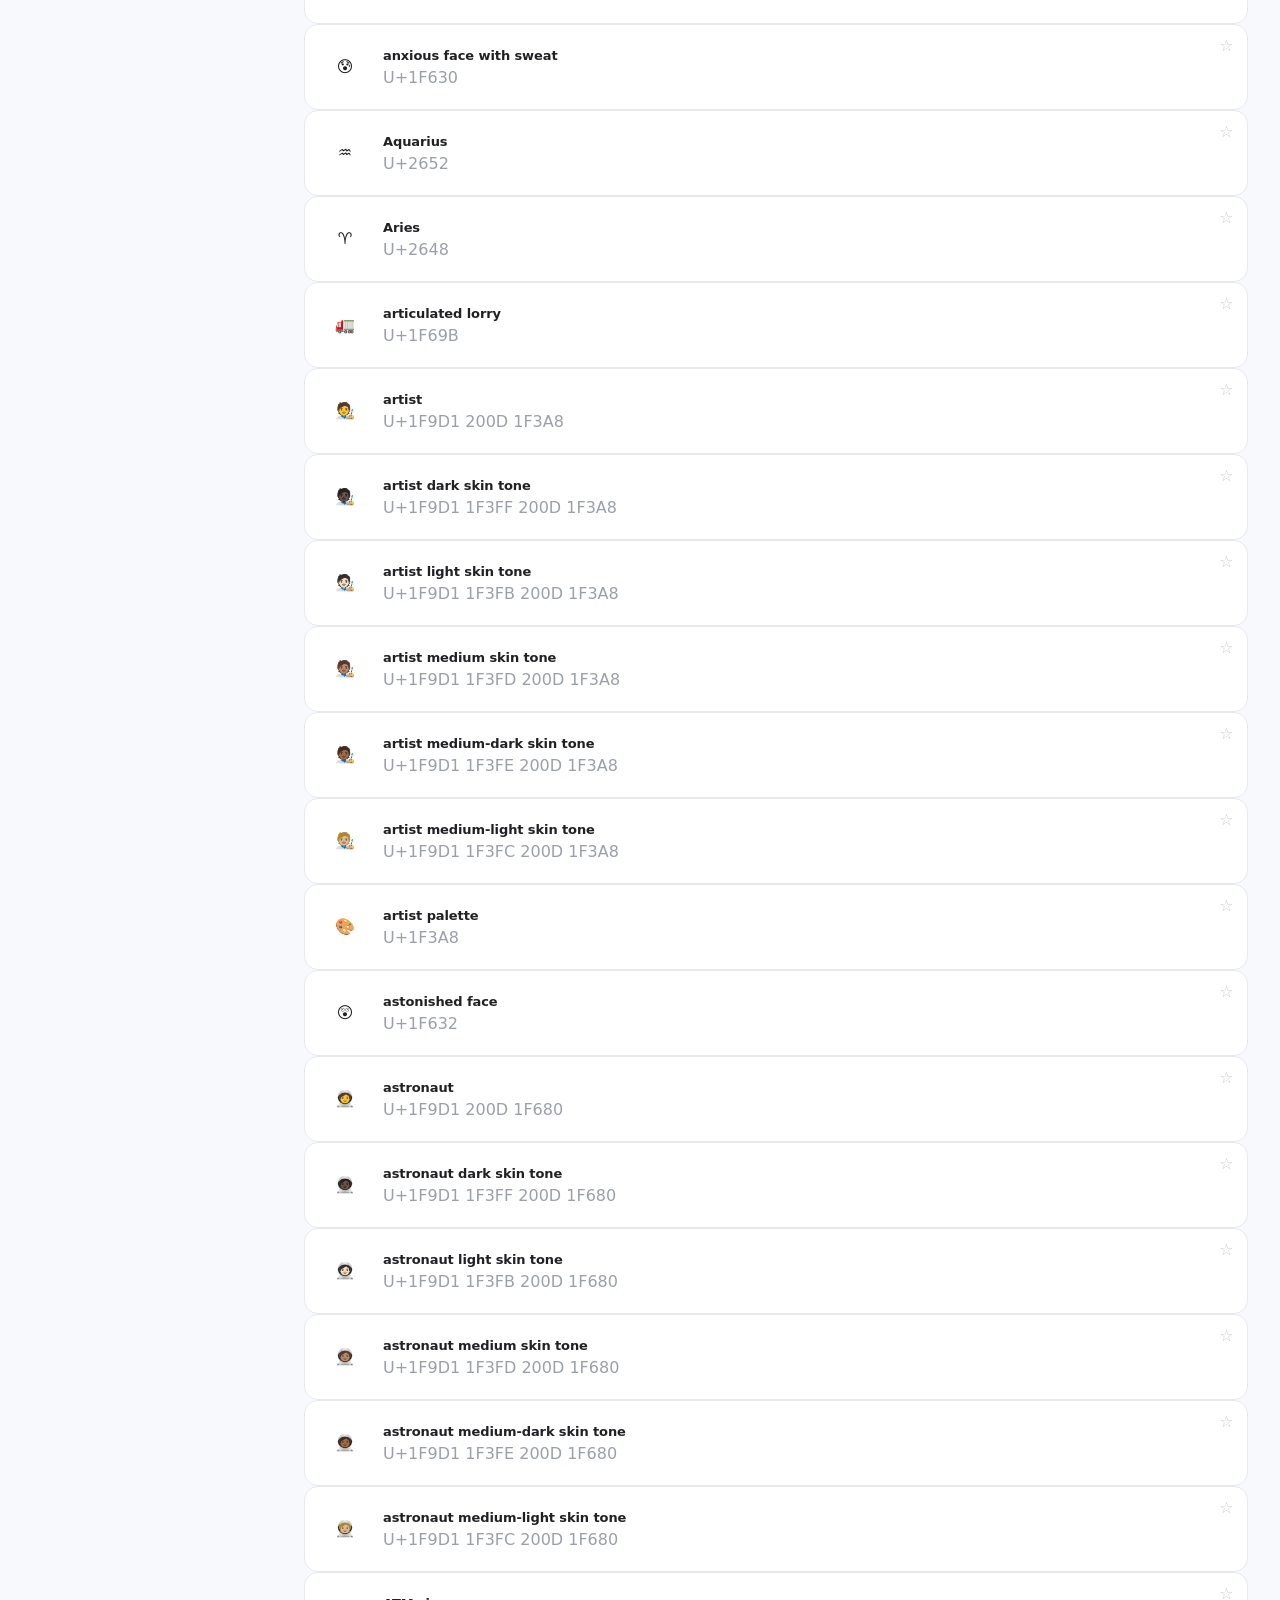
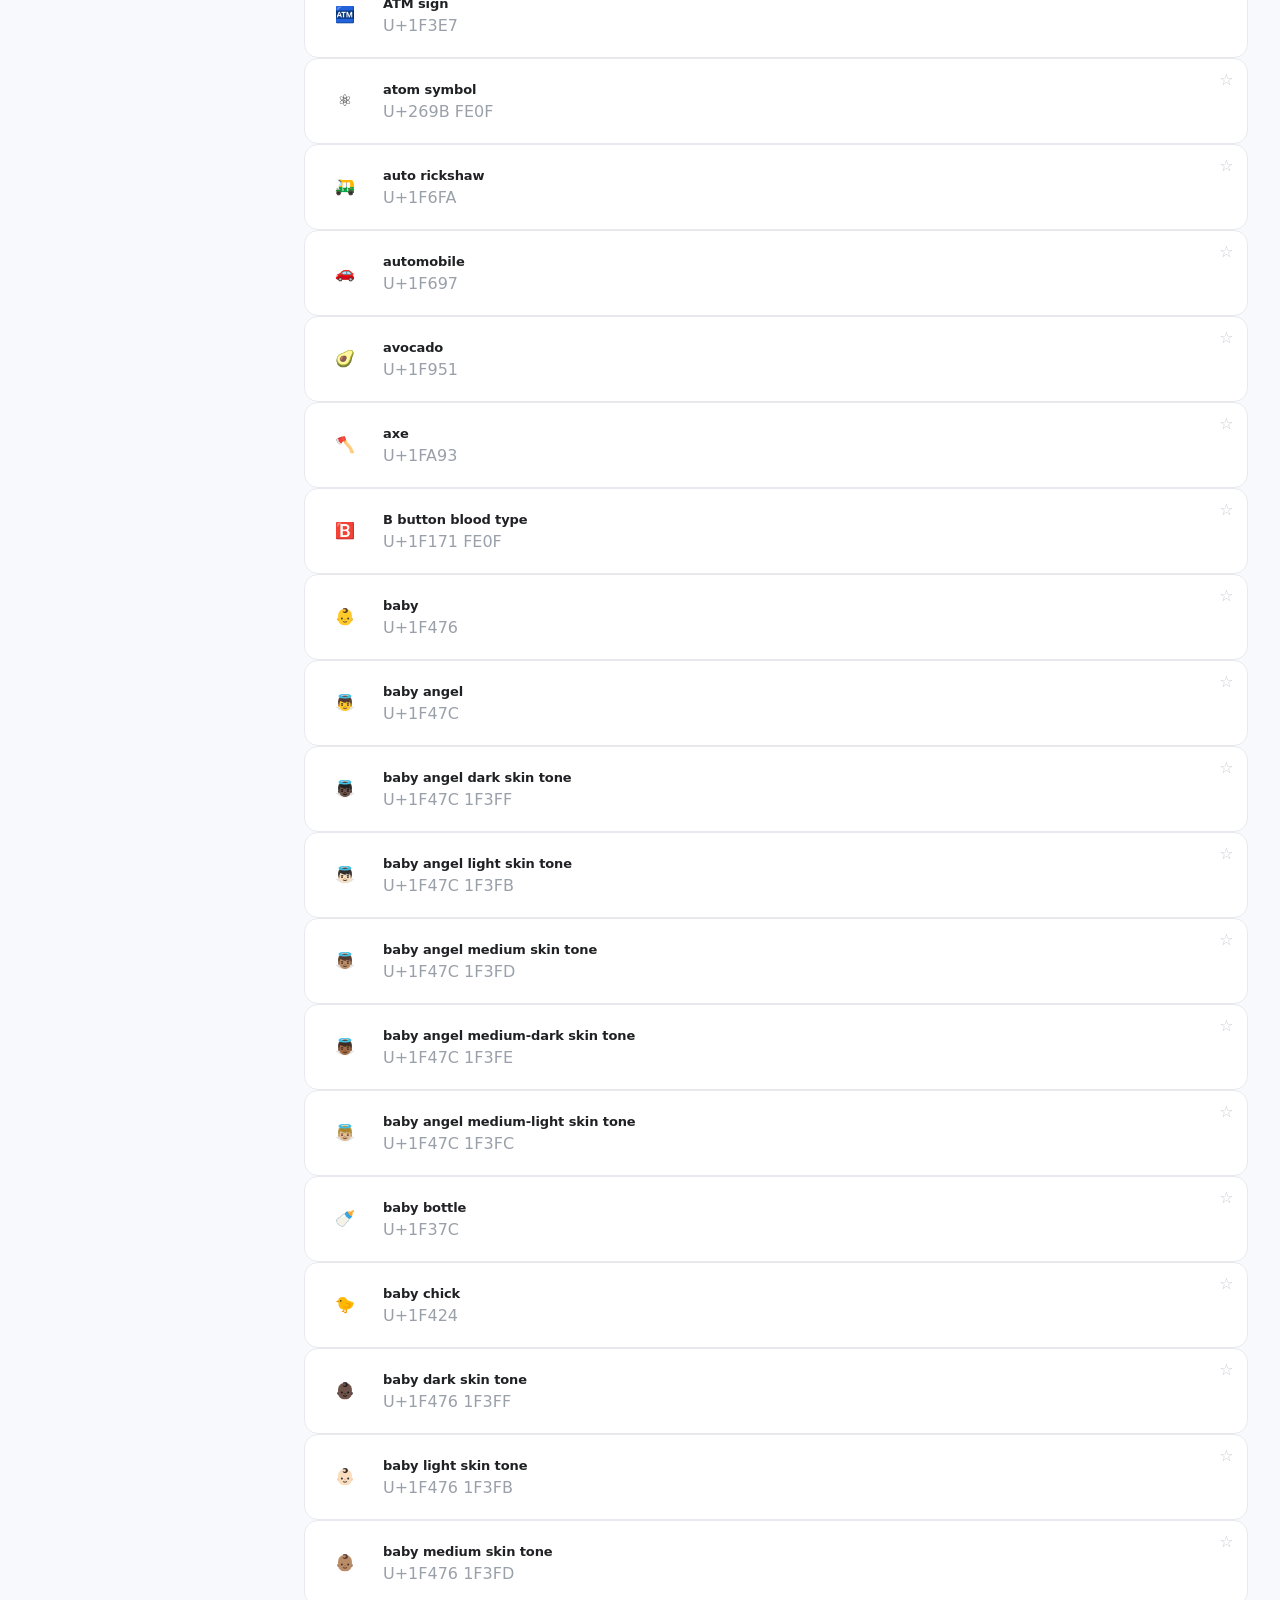
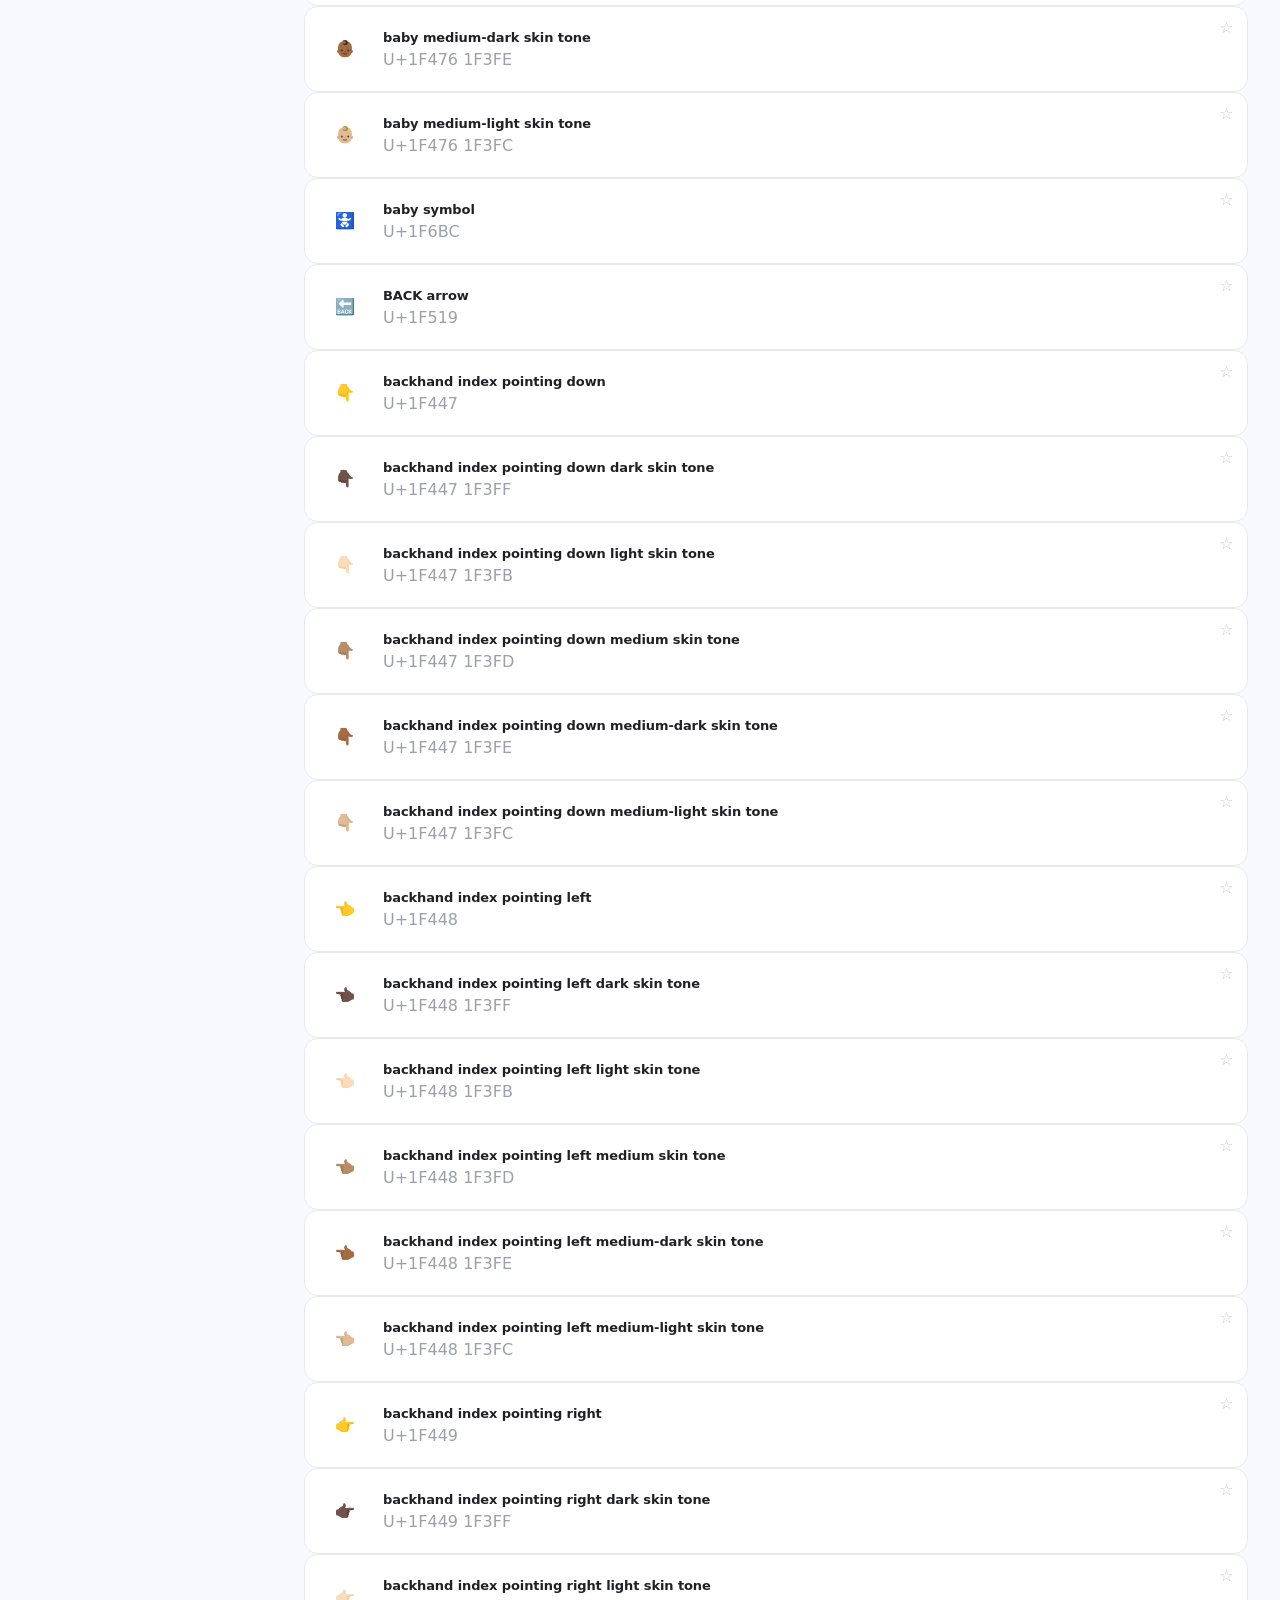
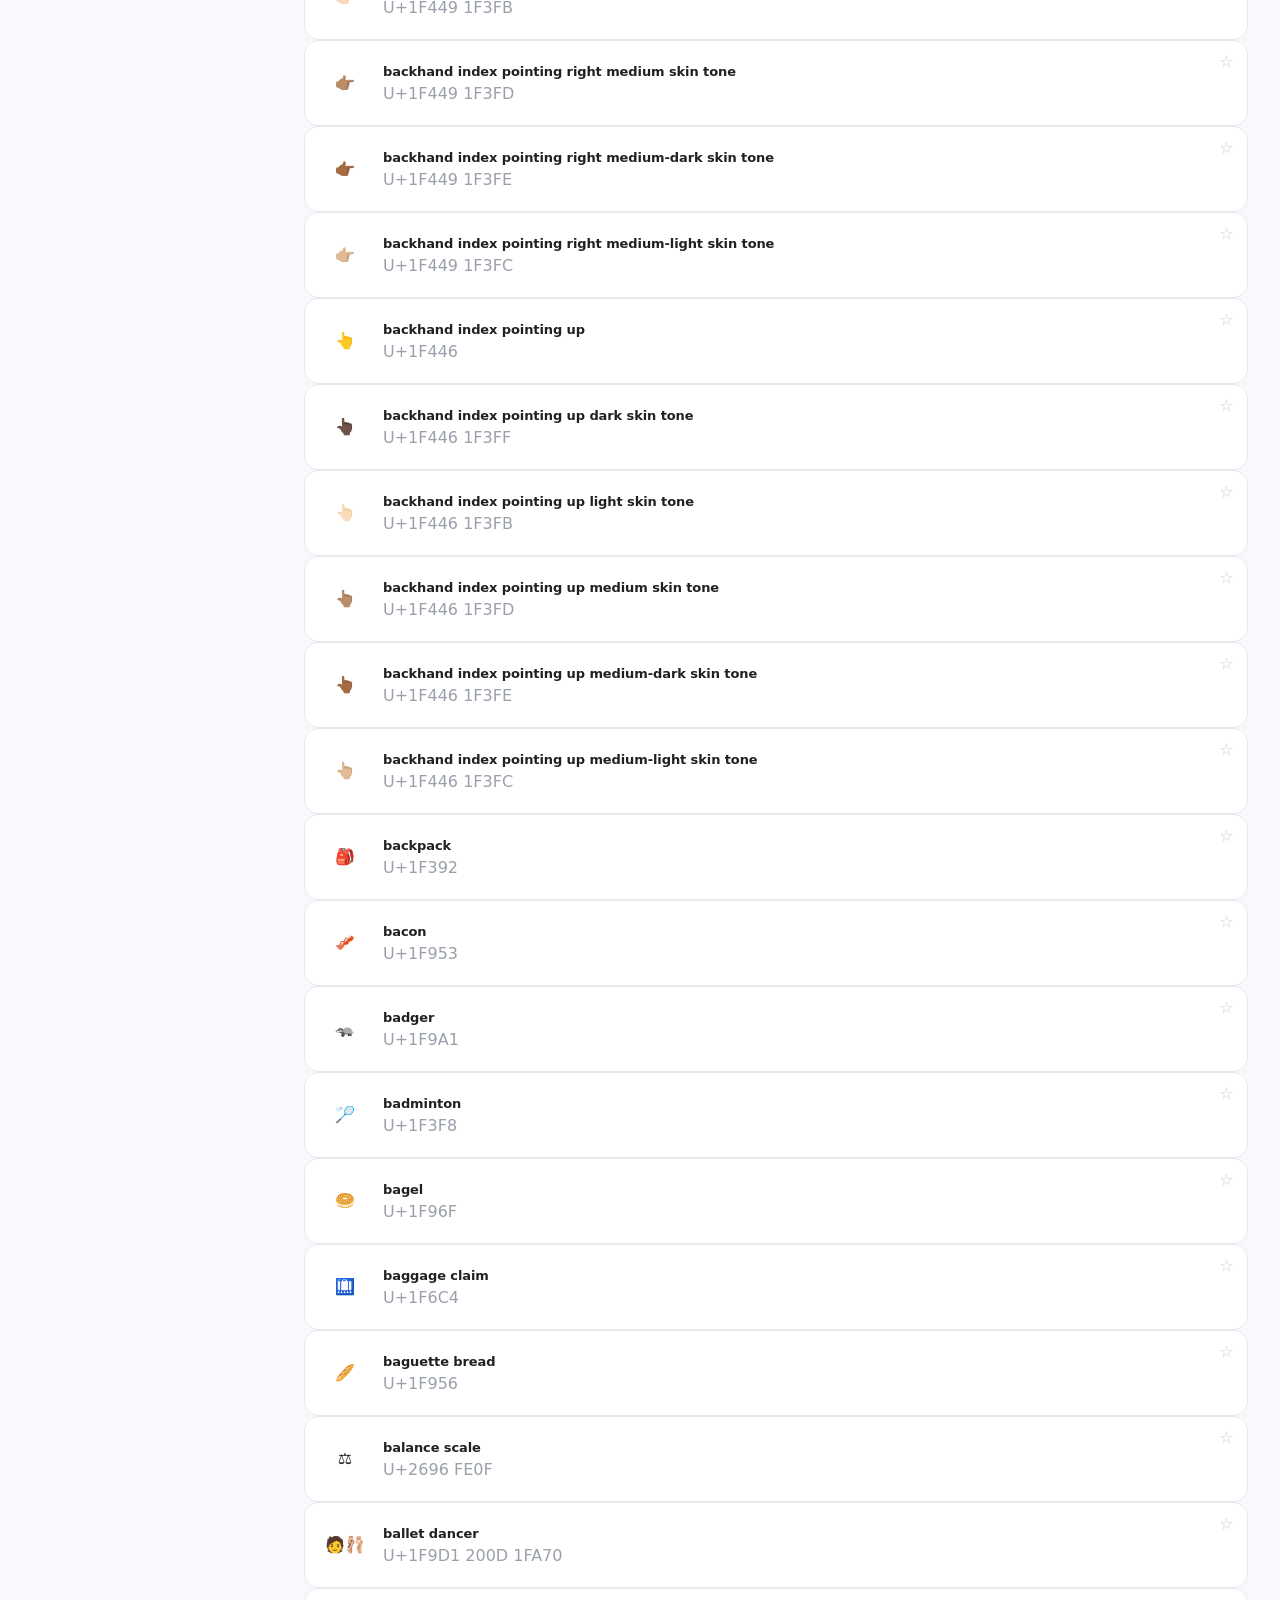
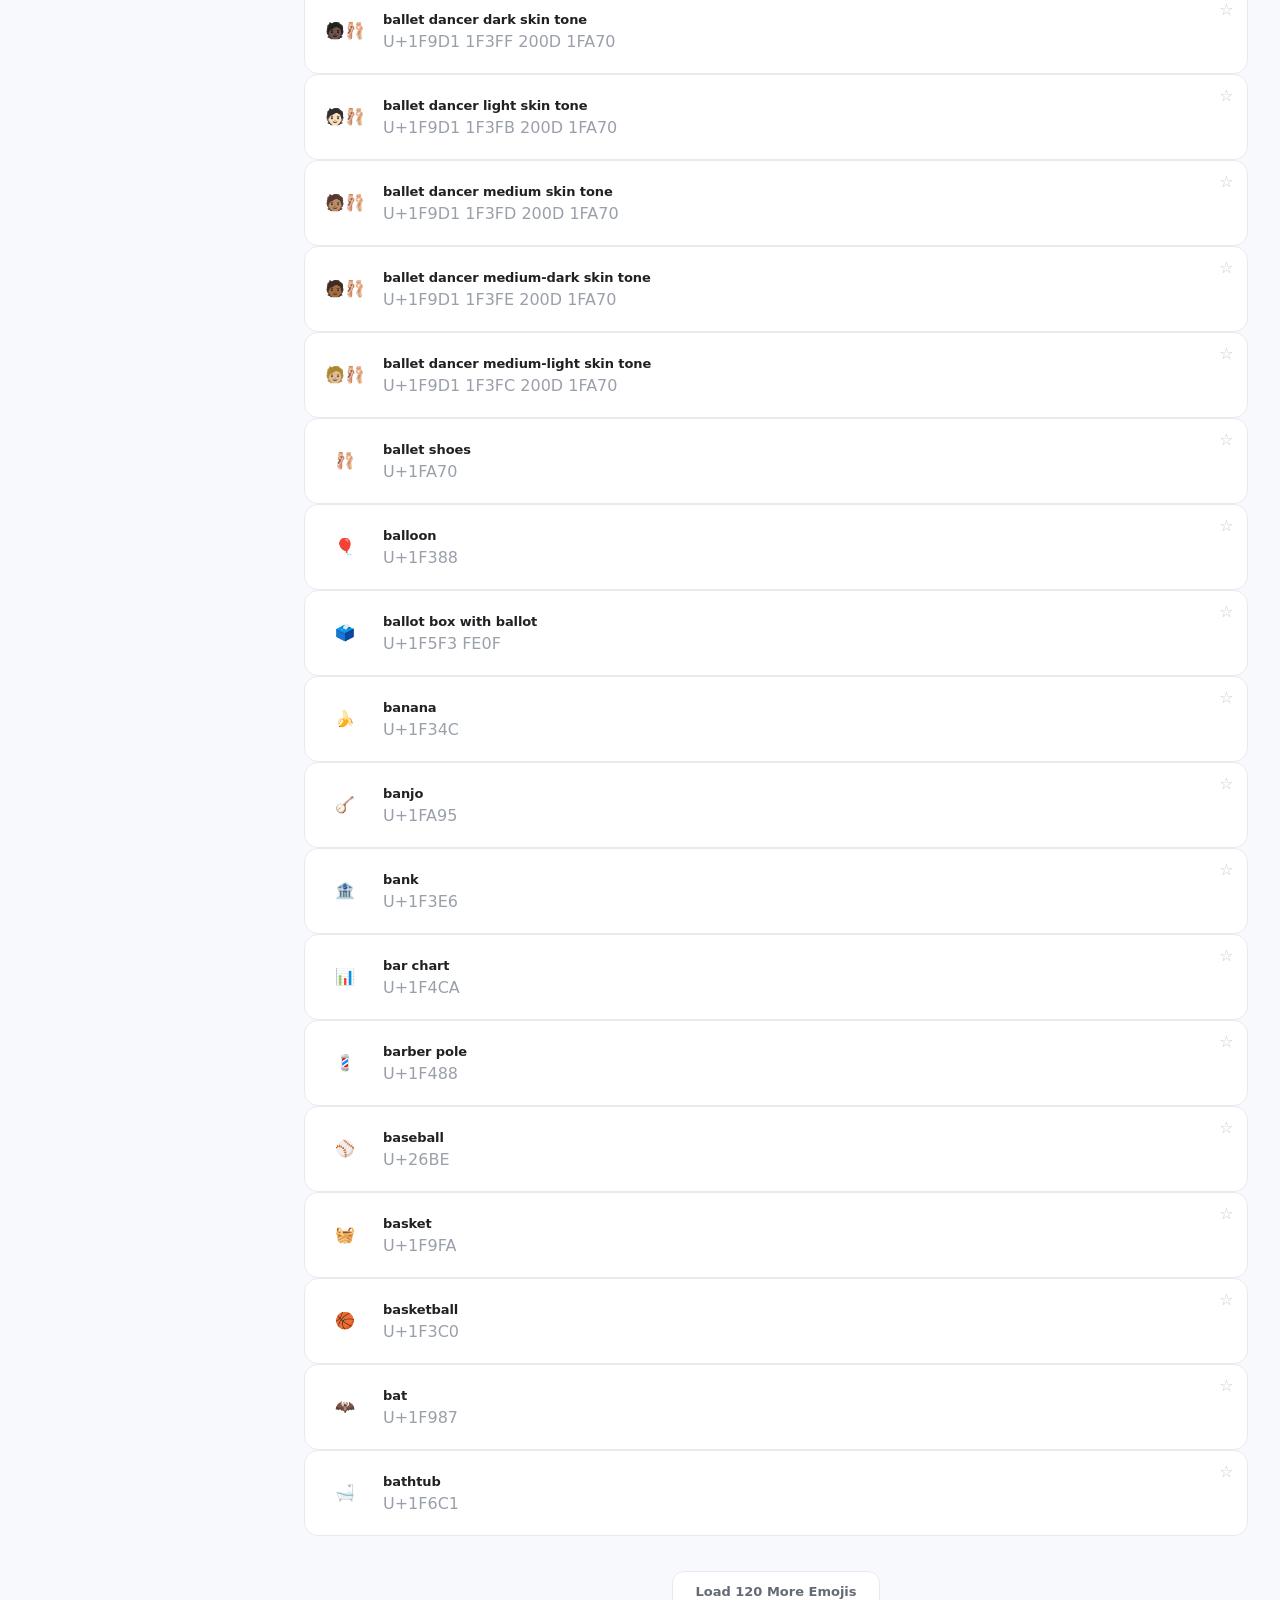
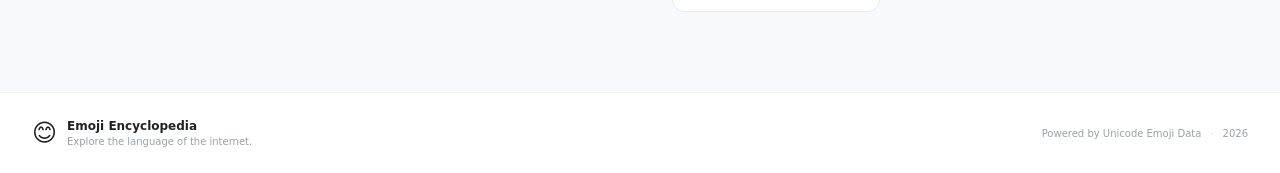
==== commit 186fd925: "Simplify hero title HTML structure" ====
--- a/index.html
+++ b/index.html
@@ -158,8 +158,7 @@
 
     <h1 class="hero-title">
 
-      Search the world's
-      <span>emoji language.</span>
+      Search the world's emoji language.
 
     </h1>
 
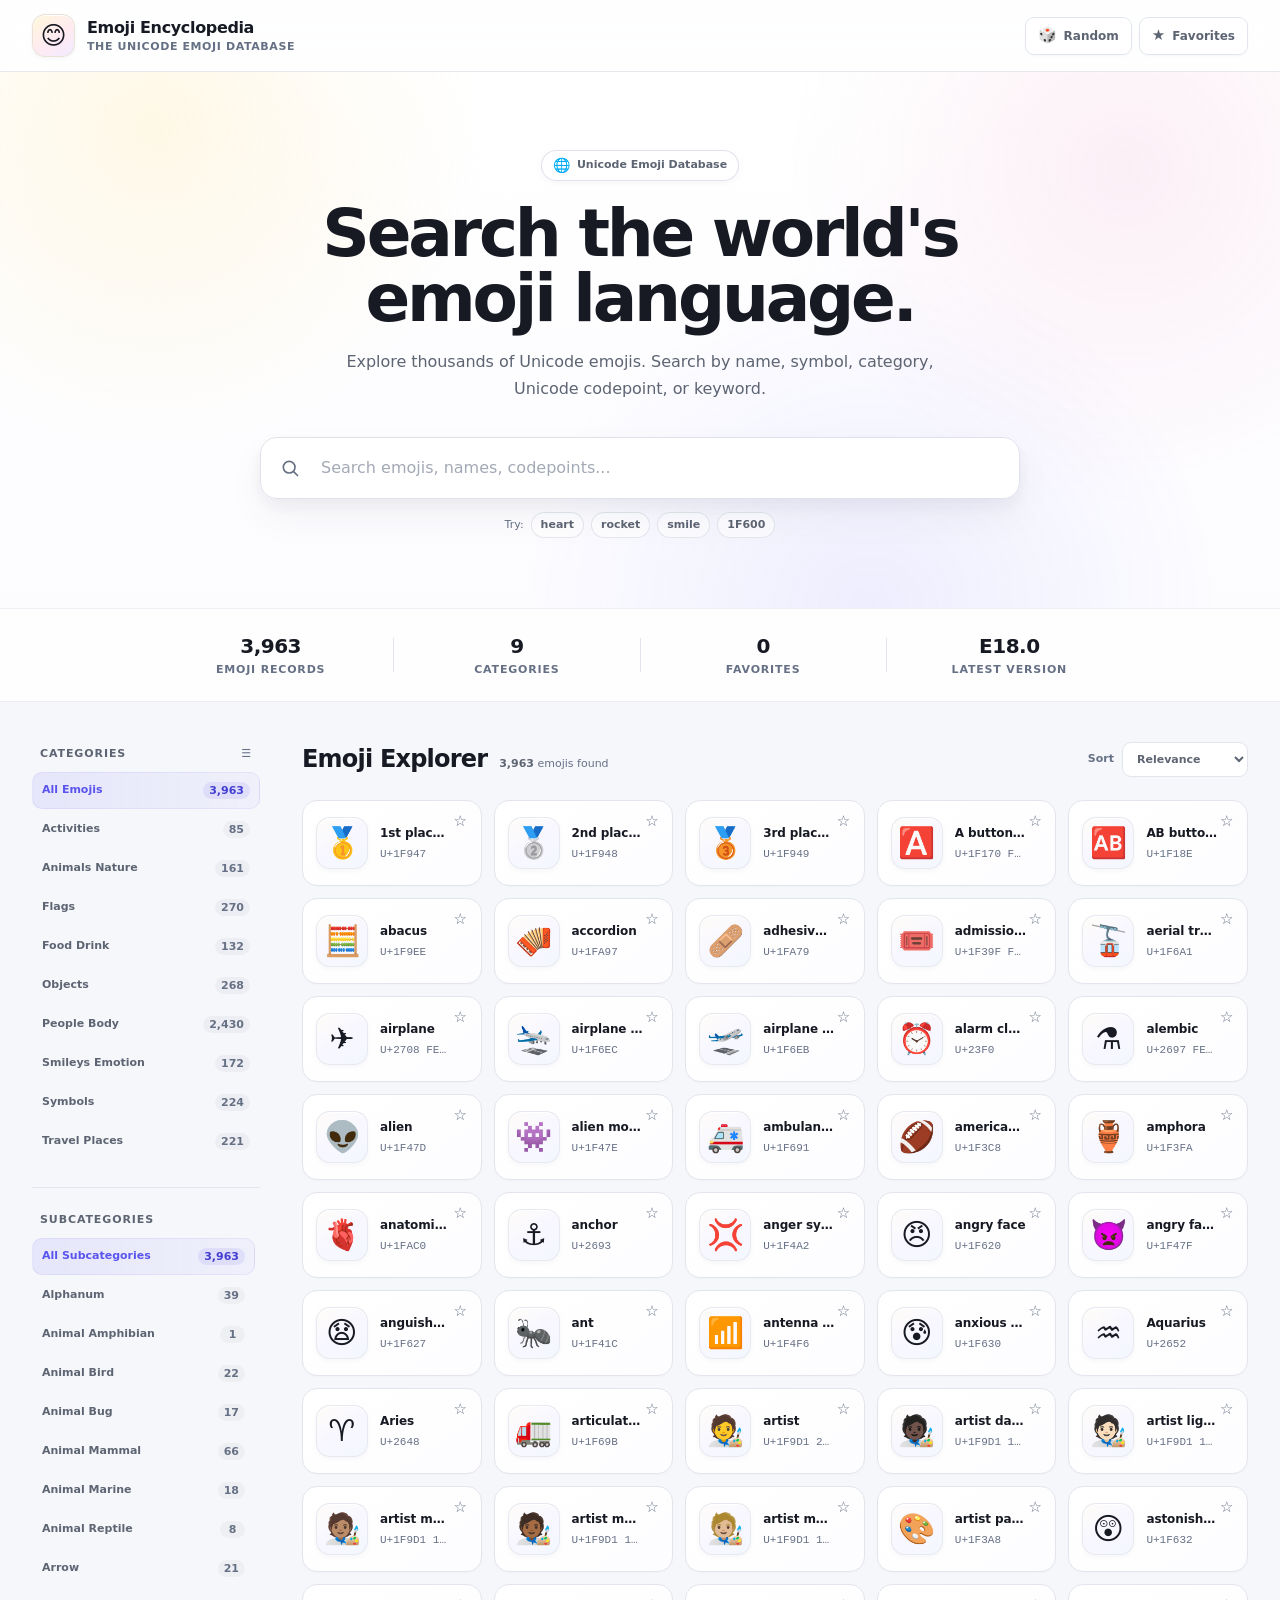
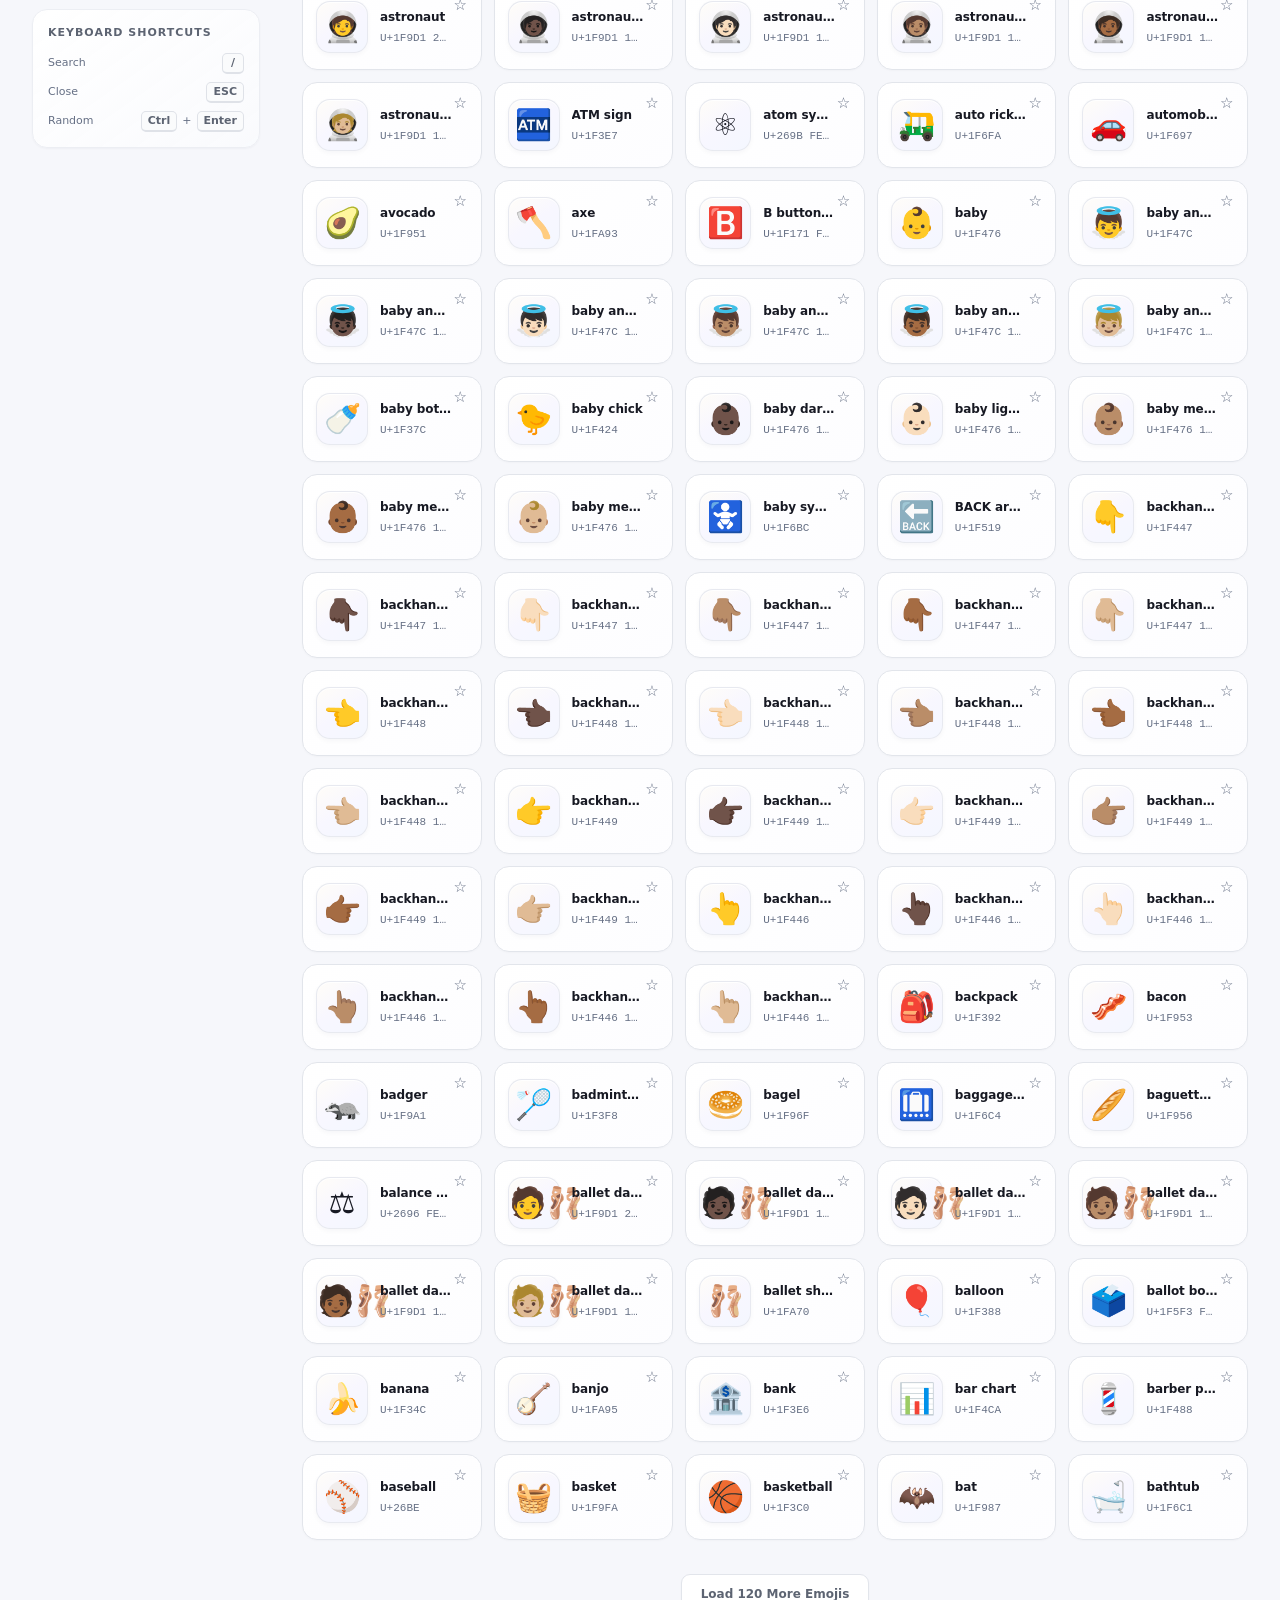
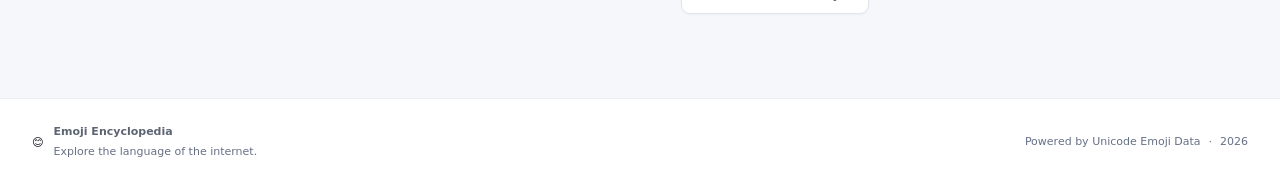
==== commit 2af2bcb0: "Polish: contrast tokens, 11px text floor, 44px touch targets, icons and social metadata, computed ve" ====
--- a/index.html
+++ b/index.html
@@ -30,6 +30,17 @@
 >
 
   <title>Emoji Encyclopedia — Search Every Emoji</title>
+
+  <link rel="icon" href="./favicon.ico" sizes="any">
+  <link rel="icon" type="image/png" sizes="32x32" href="./favicon-32x32.png">
+  <link rel="icon" type="image/png" sizes="16x16" href="./favicon-16x16.png">
+  <link rel="apple-touch-icon" href="./apple-touch-icon.png">
+  <link rel="manifest" href="./site.webmanifest">
+
+  <meta property="og:type" content="website">
+  <meta property="og:title" content="Emoji Encyclopedia — Search Every Emoji">
+  <meta property="og:description" content="A searchable encyclopedia of Unicode emojis. Browse thousands of emojis by category, name, Unicode codepoint, and version.">
+  <meta name="twitter:card" content="summary">
 
   <link
     rel="stylesheet"
@@ -331,12 +342,12 @@
 
   <div class="stat-card">
 
-    <div class="stat-value">
-      Unicode
+    <div class="stat-value" id="statsVersion">
+      —
     </div>
 
     <div class="stat-label">
-      Standard
+      Latest Version
     </div>
 
   </div>
--- a/styles.css
+++ b/styles.css
@@ -1,2682 +1,3555 @@
 /* ============================================================
-EMOJI ENCYCLOPEDIA
-styles.css
-
-Design:
-
-* Light
-* Friendly
-* Modern encyclopedia
-* Soft pastel accents
-* Responsive
-  ============================================================ */
-
-/* ============================================================
-ROOT
-============================================================ */
+   EMOJI ENCYCLOPEDIA
+   PROFESSIONAL DESIGN SYSTEM
+   styles.css — v2
+
+   Design direction:
+   - Light
+   - Editorial / encyclopedia
+   - Friendly but sophisticated
+   - Soft pastel accents
+   - Premium SaaS-level UI polish
+   - Responsive-first architecture
+   - Mobile intentionally redesigned, not merely scaled
+   ============================================================ */
+
+
+/* ============================================================
+   01. DESIGN TOKENS
+   ============================================================ */
 
 :root {
-
---background: #f8f9fc;
---background-secondary: #f1f3f8;
-
---surface: #ffffff;
---surface-hover: #f8f9ff;
-
---text-primary: #202124;
---text-secondary: #656b76;
---text-muted: #9aa0aa;
-
---border: #e7e9ee;
---border-light: #f0f1f5;
-
---primary: #6366f1;
---primary-hover: #4f46e5;
---primary-light: #eef0ff;
-
---purple: #8b5cf6;
---pink: #ec4899;
---orange: #f59e0b;
---green: #10b981;
---blue: #3b82f6;
-
---shadow-sm:
-0 1px 2px rgba(0, 0, 0, 0.04);
-
---shadow:
-0 4px 16px rgba(20, 25, 40, 0.06);
-
---shadow-lg:
-0 16px 40px rgba(20, 25, 40, 0.12);
-
---radius-sm: 8px;
---radius: 14px;
---radius-lg: 20px;
---radius-xl: 28px;
-
---header-height: 76px;
-
---content-width: 1440px;
-
-}
-
-/* ============================================================
-RESET
-============================================================ */
+  /* ----------------------------------------------------------
+     COLOR
+     ---------------------------------------------------------- */
+
+  --background: #f6f7fb;
+  --background-secondary: #f0f2f7;
+  --background-tertiary: #e9ecf3;
+
+  --surface: #ffffff;
+  --surface-raised: #ffffff;
+  --surface-subtle: #fafbfe;
+  --surface-hover: #f8f9fd;
+  --surface-active: #f3f4ff;
+
+  --text-primary: #171923;
+  --text-secondary: #5d6472;
+  --text-tertiary: #5f6675;
+  --text-muted: #667085;
+  --text-disabled: #b7bcc5;
+
+  --border: #e2e5eb;
+  --border-light: #eceef3;
+  --border-strong: #d5d9e2;
+
+  /* Primary */
+  --primary: #5a54ee;
+  --primary-hover: #514be6;
+  --primary-active: #443ed2;
+
+  --primary-light: #eeefff;
+  --primary-lighter: #f6f6ff;
+  --primary-border: rgba(98, 92, 245, 0.22);
+
+  /* Accent palette */
+  --purple: #8b5cf6;
+  --pink: #e9579f;
+  --orange: #f3a51b;
+  --green: #18a879;
+  --blue: #4b83e8;
+  --cyan: #25a9c7;
+  --red: #e45c63;
+
+  /* Semantic */
+  --success: #15966c;
+  --success-light: #eaf8f3;
+
+  --warning: #b97800;
+  --warning-light: #fff7df;
+
+  --danger: #c9434a;
+  --danger-light: #fff0f1;
+
+  --info: #3e73c8;
+  --info-light: #edf4ff;
+
+  /* ----------------------------------------------------------
+     GRADIENTS
+     ---------------------------------------------------------- */
+
+  --gradient-brand:
+    linear-gradient(
+      135deg,
+      #f5b932 0%,
+      #ed609b 38%,
+      #8661ed 70%,
+      #4d88e8 100%
+    );
+
+  --gradient-hero:
+    radial-gradient(
+      circle at 12% 10%,
+      rgba(255, 213, 105, 0.16),
+      transparent 27%
+    ),
+    radial-gradient(
+      circle at 88% 18%,
+      rgba(225, 105, 166, 0.10),
+      transparent 28%
+    ),
+    radial-gradient(
+      circle at 68% 100%,
+      rgba(98, 92, 245, 0.09),
+      transparent 34%
+    ),
+    linear-gradient(
+      180deg,
+      #ffffff 0%,
+      #fcfcff 100%
+    );
+
+  --gradient-symbol:
+    linear-gradient(
+      145deg,
+      #fffdf8 0%,
+      #f8f7ff 48%,
+      #f4f7ff 100%
+    );
+
+  /* ----------------------------------------------------------
+     SHADOWS
+     ---------------------------------------------------------- */
+
+  --shadow-xs:
+    0 1px 2px rgba(25, 30, 45, 0.035);
+
+  --shadow-sm:
+    0 2px 8px rgba(25, 30, 45, 0.045);
+
+  --shadow:
+    0 6px 20px rgba(25, 30, 45, 0.055);
+
+  --shadow-md:
+    0 12px 30px rgba(25, 30, 45, 0.075);
+
+  --shadow-lg:
+    0 20px 55px rgba(25, 30, 45, 0.13);
+
+  --shadow-xl:
+    0 30px 80px rgba(25, 30, 45, 0.18);
+
+  --shadow-focus:
+    0 0 0 4px rgba(98, 92, 245, 0.11);
+
+  /* ----------------------------------------------------------
+     RADIUS
+     ---------------------------------------------------------- */
+
+  --radius-xs: 6px;
+  --radius-sm: 9px;
+  --radius-md: 12px;
+  --radius: 15px;
+  --radius-lg: 19px;
+  --radius-xl: 24px;
+  --radius-2xl: 30px;
+  --radius-pill: 999px;
+
+  /* ----------------------------------------------------------
+     LAYOUT
+     ---------------------------------------------------------- */
+
+  --header-height: 72px;
+  --content-width: 1440px;
+  --reading-width: 760px;
+
+  --sidebar-width: 228px;
+  --content-gap: 42px;
+
+  /* ----------------------------------------------------------
+     MOTION
+     ---------------------------------------------------------- */
+
+  --ease-standard:
+    cubic-bezier(0.22, 1, 0.36, 1);
+
+  --ease-soft:
+    cubic-bezier(0.16, 1, 0.3, 1);
+
+  --duration-fast: 140ms;
+  --duration: 200ms;
+  --duration-slow: 320ms;
+
+  /* ----------------------------------------------------------
+     TYPE
+     ---------------------------------------------------------- */
+
+  --font-sans:
+    Inter,
+    ui-sans-serif,
+    system-ui,
+    -apple-system,
+    BlinkMacSystemFont,
+    "Segoe UI",
+    sans-serif;
+
+  --font-mono:
+    "SFMono-Regular",
+    "SF Mono",
+    Consolas,
+    "Liberation Mono",
+    monospace;
+}
+
+
+/* ============================================================
+   02. RESET / BASE
+   ============================================================ */
 
 *,
 *::before,
 *::after {
-
-box-sizing: border-box;
-
+  box-sizing: border-box;
 }
 
 html {
-
-scroll-behavior: smooth;
-
+  min-width: 320px;
+  scroll-behavior: smooth;
+  scroll-padding-top: calc(var(--header-height) + 20px);
+  -webkit-text-size-adjust: 100%;
 }
 
 body {
-
-margin: 0;
-
-min-width: 320px;
-
-background: var(--background);
-
-color: var(--text-primary);
-
-font-family:
-Inter,
-ui-sans-serif,
-system-ui,
--apple-system,
-BlinkMacSystemFont,
-"Segoe UI",
-sans-serif;
-
--webkit-font-smoothing: antialiased;
-
-text-rendering: optimizeLegibility;
-
+  min-width: 320px;
+  min-height: 100vh;
+  margin: 0;
+
+  background: var(--background);
+  color: var(--text-primary);
+
+  font-family: var(--font-sans);
+  font-size: 14px;
+  line-height: 1.5;
+
+  -webkit-font-smoothing: antialiased;
+  -moz-osx-font-smoothing: grayscale;
+
+  text-rendering: optimizeLegibility;
 }
 
 body.modal-open {
-
-overflow: hidden;
-
+  overflow: hidden;
 }
 
 button,
 input,
-select {
-
-font: inherit;
-
+select,
+textarea {
+  margin: 0;
+  font: inherit;
 }
 
 button {
-
-cursor: pointer;
-
+  border: 0;
+  cursor: pointer;
+}
+
+button:disabled {
+  cursor: not-allowed;
+}
+
+img,
+svg {
+  display: block;
+  max-width: 100%;
 }
 
 a {
-
-color: inherit;
-
-text-decoration: none;
-
+  color: inherit;
+  text-decoration: none;
+}
+
+h1,
+h2,
+h3,
+h4,
+p {
+  margin-top: 0;
 }
 
 [hidden] {
-
-display: none !important;
-
-}
-
-/* ============================================================
-APP
-============================================================ */
+  display: none !important;
+}
+
+::selection {
+  background: rgba(98, 92, 245, 0.16);
+}
+
+
+/* ============================================================
+   03. APP SHELL
+   ============================================================ */
 
 .app-shell {
-
-min-height: 100vh;
-
-display: flex;
-
-flex-direction: column;
-
-}
-
-/* ============================================================
-HEADER
-============================================================ */
+  min-height: 100vh;
+  display: flex;
+  flex-direction: column;
+}
+
+.main-content {
+  flex: 1;
+  min-width: 0;
+}
+
+
+/* ============================================================
+   04. HEADER
+   ============================================================ */
 
 .site-header {
-
-height: var(--header-height);
-
-background: rgba(255, 255, 255, 0.92);
-
-border-bottom: 1px solid var(--border-light);
-
-position: sticky;
-
-top: 0;
-
-z-index: 100;
-
-backdrop-filter: blur(18px);
-
+  position: sticky;
+  top: 0;
+  z-index: 100;
+
+  height: var(--header-height);
+
+  background: rgba(255, 255, 255, 0.88);
+  border-bottom: 1px solid rgba(226, 229, 235, 0.86);
+
+  backdrop-filter: blur(20px) saturate(150%);
+  -webkit-backdrop-filter: blur(20px) saturate(150%);
 }
 
 .header-container {
-
-max-width: var(--content-width);
-
-height: 100%;
-
-margin: 0 auto;
-
-padding: 0 32px;
-
-display: flex;
-
-align-items: center;
-
-justify-content: space-between;
-
-}
+  width: min(100%, var(--content-width));
+  height: 100%;
+  margin: 0 auto;
+
+  padding: 0 32px;
+
+  display: flex;
+  align-items: center;
+  justify-content: space-between;
+
+  gap: 20px;
+}
+
+
+/* ------------------------------------------------------------
+   Brand
+   ------------------------------------------------------------ */
 
 .brand {
-
-display: flex;
-
-align-items: center;
-
-gap: 12px;
-
+  min-width: 0;
+
+  display: flex;
+  align-items: center;
+
+  gap: 12px;
 }
 
 .brand-icon {
-
-width: 46px;
-height: 46px;
-
-display: flex;
-
-align-items: center;
-justify-content: center;
-
-font-size: 27px;
-
-background:
-linear-gradient(
-135deg,
-#fff4c7,
-#ffe6ed
-);
-
-border-radius: 14px;
-
-box-shadow:
-0 3px 10px rgba(0,0,0,.06);
-
+  width: 43px;
+  height: 43px;
+  flex: 0 0 43px;
+
+  display: grid;
+  place-items: center;
+
+  border: 1px solid rgba(231, 226, 214, 0.9);
+  border-radius: 13px;
+
+  background:
+    linear-gradient(
+      145deg,
+      #fff8d9,
+      #ffeaf1 55%,
+      #f1ebff
+    );
+
+  box-shadow:
+    0 2px 5px rgba(30, 35, 50, 0.035),
+    inset 0 1px 0 rgba(255, 255, 255, 0.9);
+
+  font-size: 25px;
+  line-height: 1;
+
+  transition:
+    transform var(--duration) var(--ease-standard),
+    box-shadow var(--duration) var(--ease-standard);
+}
+
+.brand:hover .brand-icon {
+  transform: translateY(-1px) rotate(-2deg);
+
+  box-shadow:
+    0 5px 14px rgba(30, 35, 50, 0.08),
+    inset 0 1px 0 rgba(255, 255, 255, 0.9);
 }
 
 .brand-text {
-
-display: flex;
-
-flex-direction: column;
-
+  min-width: 0;
+
+  display: flex;
+  flex-direction: column;
 }
 
 .brand-title {
-
-font-size: 17px;
-
-font-weight: 750;
-
-letter-spacing: -0.3px;
-
+  margin: 0;
+
+  color: var(--text-primary);
+
+  font-size: 16px;
+  font-weight: 750;
+  line-height: 1.1;
+  letter-spacing: -0.35px;
 }
 
 .brand-subtitle {
-
-margin-top: 2px;
-
-font-size: 11px;
-
-color: var(--text-muted);
-
-font-weight: 500;
-
-letter-spacing: 0.02em;
-
-}
+  margin: 4px 0 0;
+
+  color: var(--text-muted);
+
+  font-size: 10px;
+  font-weight: 550;
+  line-height: 1;
+
+  letter-spacing: 0.055em;
+  text-transform: uppercase;
+}
+
+
+/* ------------------------------------------------------------
+   Header actions
+   ------------------------------------------------------------ */
 
 .header-actions {
-
-display: flex;
-
-align-items: center;
-
-gap: 8px;
-
+  display: flex;
+  align-items: center;
+
+  gap: 7px;
 }
 
 .header-button {
-
-display: flex;
-
-align-items: center;
-
-gap: 7px;
-
-padding: 9px 13px;
-
-border: 1px solid var(--border);
-
-border-radius: 10px;
-
-background: var(--surface);
-
-color: var(--text-secondary);
-
-transition:
-background .18s ease,
-border-color .18s ease,
-transform .18s ease,
-box-shadow .18s ease;
-
+  min-height: 38px;
+
+  display: inline-flex;
+  align-items: center;
+  justify-content: center;
+
+  gap: 7px;
+
+  padding: 8px 12px;
+
+  border: 1px solid var(--border);
+  border-radius: var(--radius-sm);
+
+  background: rgba(255, 255, 255, 0.8);
+  color: var(--text-secondary);
+
+  box-shadow: var(--shadow-xs);
+
+  font-size: 12px;
+  font-weight: 650;
+
+  transition:
+    background var(--duration-fast) ease,
+    border-color var(--duration-fast) ease,
+    color var(--duration-fast) ease,
+    transform var(--duration-fast) var(--ease-standard),
+    box-shadow var(--duration-fast) ease;
 }
 
 .header-button:hover {
-
-background: var(--surface-hover);
-
-border-color: #d7d9e0;
-
-box-shadow: var(--shadow-sm);
-
-transform: translateY(-1px);
-
+  border-color: var(--border-strong);
+
+  background: var(--surface);
+  color: var(--text-primary);
+
+  box-shadow: var(--shadow-sm);
+
+  transform: translateY(-1px);
 }
 
 .header-button:active {
-
-transform: translateY(0);
-
+  transform: translateY(0);
+}
+
+.header-button:focus-visible {
+  outline: none;
+  box-shadow: var(--shadow-focus);
+  border-color: var(--primary);
 }
 
 .header-button-icon {
-
-font-size: 16px;
-
+  display: grid;
+  place-items: center;
+
+  font-size: 15px;
+  line-height: 1;
 }
 
 .header-button-label {
-
-font-size: 13px;
-
-font-weight: 600;
-
-}
-
-/* ============================================================
-HERO
-============================================================ */
+  white-space: nowrap;
+}
+
+
+/* ============================================================
+   05. HERO
+   ============================================================ */
 
 .hero-section {
-
-position: relative;
-
-overflow: hidden;
-
-background:
-
-```
-radial-gradient(
-  circle at 15% 20%,
-  rgba(255, 214, 102, .16),
-  transparent 28%
-),
-
-radial-gradient(
-  circle at 85% 30%,
-  rgba(139, 92, 246, .12),
-  transparent 30%
-),
-
-radial-gradient(
-  circle at 55% 100%,
-  rgba(59, 130, 246, .08),
-  transparent 40%
-),
-
-var(--surface);
-```
-
-border-bottom:
-1px solid var(--border-light);
-
+  position: relative;
+  overflow: hidden;
+
+  border-bottom: 1px solid var(--border-light);
+
+  background: var(--gradient-hero);
+}
+
+.hero-section::before {
+  content: "";
+
+  position: absolute;
+  inset: 0;
+
+  pointer-events: none;
+
+  background:
+    radial-gradient(
+      circle at 50% -40%,
+      rgba(255, 255, 255, 0.95),
+      transparent 48%
+    );
 }
 
 .hero-container {
-
-max-width: 950px;
-
-margin: 0 auto;
-
-padding:
-82px
-28px
-70px;
-
-text-align: center;
-
+  position: relative;
+  z-index: 1;
+
+  width: min(100%, 1040px);
+
+  margin: 0 auto;
+
+  padding:
+    78px
+    28px
+    70px;
+
+  text-align: center;
 }
 
 .hero-content {
-
-max-width: 700px;
-
-margin: 0 auto;
-
-}
+  max-width: 720px;
+  margin: 0 auto;
+}
+
+
+/* ------------------------------------------------------------
+   Hero badge
+   ------------------------------------------------------------ */
 
 .hero-badge {
-
-display: inline-flex;
-
-align-items: center;
-
-gap: 7px;
-
-padding:
-7px
-12px;
-
-margin-bottom: 20px;
-
-background: rgba(255,255,255,.8);
-
-border: 1px solid var(--border);
-
-border-radius: 999px;
-
-font-size: 12px;
-
-color: var(--text-secondary);
-
-font-weight: 600;
-
-box-shadow: var(--shadow-sm);
-
+  display: inline-flex;
+  align-items: center;
+  justify-content: center;
+
+  gap: 7px;
+
+  min-height: 30px;
+
+  margin-bottom: 20px;
+  padding: 6px 11px;
+
+  border: 1px solid rgba(224, 226, 234, 0.95);
+  border-radius: var(--radius-pill);
+
+  background: rgba(255, 255, 255, 0.74);
+
+  color: var(--text-secondary);
+
+  box-shadow:
+    0 2px 7px rgba(30, 35, 50, 0.035),
+    inset 0 1px 0 rgba(255, 255, 255, 0.9);
+
+  font-size: 11px;
+  font-weight: 650;
+
+  backdrop-filter: blur(8px);
+  -webkit-backdrop-filter: blur(8px);
 }
 
 .hero-badge-icon {
-
-font-size: 14px;
-
-}
+  font-size: 14px;
+  line-height: 1;
+}
+
+
+/* ------------------------------------------------------------
+   Hero title
+   ------------------------------------------------------------ */
 
 .hero-title {
-
-margin:
-0
-0
-16px;
-
-font-size:
-clamp(
-38px,
-6vw,
-64px
-);
-
-line-height: 1.05;
-
-letter-spacing: -2.4px;
-
-font-weight: 800;
-
+  margin:
+    0
+    0
+    17px;
+
+  color: var(--text-primary);
+
+  font-size: clamp(
+    40px,
+    6vw,
+    66px
+  );
+
+  font-weight: 820;
+  line-height: 0.99;
+
+  letter-spacing: -3.2px;
 }
 
 .hero-title span {
-
-display: block;
-
-background:
-
-```
-linear-gradient(
-  90deg,
-  #f59e0b,
-  #ec4899,
-  #8b5cf6,
-  #3b82f6
-);
-```
-
--webkit-background-clip: text;
-
--webkit-text-fill-color: transparent;
-
-background-clip: text;
-
-}
+  display: block;
+
+  margin-top: 5px;
+
+  background: var(--gradient-brand);
+
+  -webkit-background-clip: text;
+  background-clip: text;
+
+  -webkit-text-fill-color: transparent;
+  color: transparent;
+}
+
+
+/* ------------------------------------------------------------
+   Hero description
+   ------------------------------------------------------------ */
 
 .hero-description {
-
-max-width: 590px;
-
-margin:
-0
-auto;
-
-color: var(--text-secondary);
-
-font-size: 17px;
-
-line-height: 1.65;
-
-}
-
-/* ============================================================
-SEARCH
-============================================================ */
+  max-width: 610px;
+
+  margin:
+    0
+    auto;
+
+  color: var(--text-secondary);
+
+  font-size: 16px;
+  line-height: 1.7;
+
+  letter-spacing: -0.05px;
+}
+
+
+/* ============================================================
+   06. SEARCH
+   ============================================================ */
 
 .search-container {
-
-max-width: 760px;
-
-margin:
-38px
-auto
-0;
-
+  width: min(100%, 760px);
+
+  margin:
+    34px
+    auto
+    0;
 }
 
 .search-box {
-
-position: relative;
-
-display: flex;
-
-align-items: center;
-
-min-height: 64px;
-
-background: var(--surface);
-
-border: 1px solid #dde0e8;
-
-border-radius: 18px;
-
-box-shadow:
-0 10px 30px rgba(30, 40, 80, .08);
-
-transition:
-border-color .2s ease,
-box-shadow .2s ease;
-
+  position: relative;
+
+  min-height: 62px;
+
+  display: flex;
+  align-items: center;
+
+  border: 1px solid #dfe2ea;
+  border-radius: 17px;
+
+  background: rgba(255, 255, 255, 0.94);
+
+  box-shadow:
+    0 7px 18px rgba(30, 40, 75, 0.055),
+    0 18px 42px rgba(30, 40, 75, 0.045);
+
+  transition:
+    border-color var(--duration) ease,
+    box-shadow var(--duration) ease,
+    transform var(--duration) var(--ease-standard);
+}
+
+.search-box:hover {
+  border-color: #d5d8e2;
 }
 
 .search-box:focus-within {
-
-border-color:
-rgba(99, 102, 241, .65);
-
-box-shadow:
-
-```
-0 0 0 4px
-rgba(99, 102, 241, .09),
-
-0 14px 35px
-rgba(30, 40, 80, .10);
-```
-
+  border-color: rgba(98, 92, 245, 0.58);
+
+  box-shadow:
+    0 0 0 4px rgba(98, 92, 245, 0.08),
+    0 12px 28px rgba(30, 40, 75, 0.08);
+
+  transform: translateY(-1px);
 }
 
 .search-icon {
-
-width: 58px;
-
-display: flex;
-
-justify-content: center;
-
-align-items: center;
-
-color: var(--text-muted);
-
+  width: 58px;
+  height: 100%;
+  flex: 0 0 58px;
+
+  display: grid;
+  place-items: center;
+
+  color: var(--text-muted);
 }
 
 .search-icon svg {
-
-width: 21px;
-
-height: 21px;
-
-fill: none;
-
-stroke: currentColor;
-
-stroke-width: 2;
-
-stroke-linecap: round;
-
-stroke-linejoin: round;
-
+  width: 20px;
+  height: 20px;
+
+  fill: none;
+  stroke: currentColor;
+
+  stroke-width: 2;
+
+  stroke-linecap: round;
+  stroke-linejoin: round;
 }
 
 .search-input {
-
-width: 100%;
-
-border: 0;
-
-outline: none;
-
-background: transparent;
-
-color: var(--text-primary);
-
-font-size: 17px;
-
+  width: 100%;
+  min-width: 0;
+
+  border: 0;
+  outline: 0;
+
+  background: transparent;
+  color: var(--text-primary);
+
+  font-size: 16px;
+  font-weight: 500;
 }
 
 .search-input::placeholder {
-
-color: #a6acb8;
-
+  color: #a3a9b5;
+  font-weight: 450;
 }
 
 .clear-search {
-
-width: 36px;
-height: 36px;
-
-margin-right: 10px;
-
-border: 0;
-
-border-radius: 50%;
-
-background: var(--background-secondary);
-
-color: var(--text-secondary);
-
-font-size: 22px;
-
-line-height: 1;
-
+  width: 34px;
+  height: 34px;
+  flex: 0 0 34px;
+
+  margin-right: 10px;
+
+  display: grid;
+  place-items: center;
+
+  border: 1px solid transparent;
+  border-radius: 50%;
+
+  background: var(--background-secondary);
+  color: var(--text-secondary);
+
+  font-size: 19px;
+  line-height: 1;
+
+  transition:
+    background var(--duration-fast) ease,
+    color var(--duration-fast) ease,
+    transform var(--duration-fast) ease;
 }
 
 .clear-search:hover {
-
-background: #e5e7ee;
-
-}
+  background: var(--background-tertiary);
+  color: var(--text-primary);
+
+  transform: scale(1.04);
+}
+
+.clear-search:focus-visible {
+  outline: none;
+  box-shadow: var(--shadow-focus);
+}
+
+
+/* ------------------------------------------------------------
+   Search hints
+   ------------------------------------------------------------ */
 
 .search-hints {
-
-display: flex;
-
-justify-content: center;
-
-align-items: center;
-
-flex-wrap: wrap;
-
-gap: 7px;
-
-margin-top: 15px;
-
-font-size: 12px;
-
-color: var(--text-muted);
-
+  display: flex;
+  align-items: center;
+  justify-content: center;
+  flex-wrap: wrap;
+
+  gap: 7px;
+
+  margin-top: 13px;
+
+  color: var(--text-muted);
+
+  font-size: 11px;
 }
 
 .search-example {
-
-padding:
-4px
-9px;
-
-border: 1px solid var(--border);
-
-border-radius: 999px;
-
-background: var(--surface);
-
-color: var(--text-secondary);
-
-font-size: 12px;
-
-transition:
-border-color .15s ease,
-background .15s ease;
-
+  padding: 4px 9px;
+
+  border: 1px solid rgba(226, 229, 235, 0.95);
+  border-radius: var(--radius-pill);
+
+  background: rgba(255, 255, 255, 0.62);
+  color: var(--text-secondary);
+
+  font-size: 11px;
+  font-weight: 550;
+
+  transition:
+    border-color var(--duration-fast) ease,
+    background var(--duration-fast) ease,
+    color var(--duration-fast) ease;
 }
 
 .search-example:hover {
-
-border-color:
-rgba(99,102,241,.4);
-
-background:
-var(--primary-light);
-
-color:
-var(--primary);
-
-}
-
-/* ============================================================
-STATS
-============================================================ */
+  border-color: var(--primary-border);
+
+  background: var(--primary-lighter);
+  color: var(--primary);
+}
+
+
+/* ============================================================
+   07. STATS
+   ============================================================ */
 
 .stats-section {
-
-background: var(--surface);
-
-border-bottom:
-1px solid var(--border-light);
-
+  border-bottom: 1px solid var(--border-light);
+
+  background: rgba(255, 255, 255, 0.9);
 }
 
 .stats-container {
-
-max-width: 1000px;
-
-margin: 0 auto;
-
-padding:
-25px
-28px;
-
-display: flex;
-
-justify-content: center;
-
-align-items: center;
-
+  width: min(100%, 1040px);
+
+  margin: 0 auto;
+
+  padding:
+    23px
+    28px;
+
+  display: flex;
+  align-items: stretch;
+  justify-content: center;
 }
 
 .stat-card {
-
-flex: 1;
-
-text-align: center;
-
-min-width: 130px;
-
+  flex: 1;
+
+  min-width: 130px;
+
+  padding: 2px 18px;
+
+  text-align: center;
 }
 
 .stat-value {
-
-font-size: 21px;
-
-font-weight: 750;
-
-letter-spacing: -0.4px;
-
+  color: var(--text-primary);
+
+  font-size: 20px;
+  font-weight: 760;
+  line-height: 1.2;
+
+  letter-spacing: -0.5px;
 }
 
 .stat-label {
-
-margin-top: 4px;
-
-font-size: 11px;
-
-color: var(--text-muted);
-
-text-transform: uppercase;
-
-letter-spacing: .07em;
-
-font-weight: 650;
-
+  margin-top: 5px;
+
+  color: var(--text-muted);
+
+  font-size: 9px;
+  font-weight: 700;
+  line-height: 1.2;
+
+  letter-spacing: 0.075em;
+  text-transform: uppercase;
 }
 
 .stat-divider {
-
-width: 1px;
-
-height: 38px;
-
-background: var(--border);
-
-}
-
-/* ============================================================
-MAIN CONTENT
-============================================================ */
-
-.main-content {
-
-flex: 1;
-
-}
+  width: 1px;
+  min-height: 34px;
+  align-self: center;
+
+  background: var(--border);
+}
+
+
+/* ============================================================
+   08. MAIN CONTENT
+   ============================================================ */
 
 .content-container {
-
-max-width: var(--content-width);
-
-margin: 0 auto;
-
-padding:
-38px
-32px
-80px;
-
-display: grid;
-
-grid-template-columns:
-230px
-minmax(0, 1fr);
-
-gap: 42px;
-
-}
-
-/* ============================================================
-SIDEBAR
-============================================================ */
+  width: min(100%, var(--content-width));
+
+  margin: 0 auto;
+
+  padding:
+    40px
+    32px
+    84px;
+
+  display: grid;
+
+  grid-template-columns:
+    var(--sidebar-width)
+    minmax(0, 1fr);
+
+  gap: var(--content-gap);
+}
+
+
+/* ============================================================
+   09. SIDEBAR
+   ============================================================ */
 
 .sidebar {
-
-align-self: start;
-
-position: sticky;
-
-top:
-calc(
-var(--header-height) + 24px
-);
-
+  align-self: start;
+
+  position: sticky;
+  top: calc(var(--header-height) + 22px);
+
+  min-width: 0;
 }
 
 .sidebar-section {
-
-margin-bottom: 28px;
-
+  margin-bottom: 27px;
 }
 
 .sidebar-heading {
-
-display: flex;
-
-align-items: center;
-
-justify-content: space-between;
-
-margin-bottom: 10px;
-
-padding: 0 9px;
-
-color: var(--text-secondary);
-
-font-size: 11px;
-
-font-weight: 750;
-
-text-transform: uppercase;
-
-letter-spacing: .08em;
-
+  min-height: 22px;
+
+  display: flex;
+  align-items: center;
+  justify-content: space-between;
+
+  gap: 8px;
+
+  margin-bottom: 8px;
+  padding: 0 8px;
+
+  color: var(--text-secondary);
+
+  font-size: 10px;
+  font-weight: 760;
+  line-height: 1.2;
+
+  letter-spacing: 0.09em;
+  text-transform: uppercase;
 }
 
 .sidebar-heading-icon {
-
-color: var(--text-muted);
-
-font-size: 13px;
-
-}
+  color: var(--text-muted);
+  font-size: 12px;
+}
+
+
+/* ------------------------------------------------------------
+   Filter list
+   ------------------------------------------------------------ */
 
 .filter-list {
-
-display: flex;
-
-flex-direction: column;
-
-gap: 3px;
-
+  display: flex;
+  flex-direction: column;
+  gap: 2px;
 }
 
 .filter-button {
-
-width: 100%;
-
-display: flex;
-
-align-items: center;
-
-justify-content: space-between;
-
-gap: 8px;
-
-padding:
-9px
-10px;
-
-border: 0;
-
-border-radius: 9px;
-
-background: transparent;
-
-color: var(--text-secondary);
-
-text-align: left;
-
-font-size: 13px;
-
-transition:
-background .15s ease,
-color .15s ease;
-
+  width: 100%;
+  min-height: 37px;
+
+  display: flex;
+  align-items: center;
+  justify-content: space-between;
+
+  gap: 10px;
+
+  padding:
+    7px
+    9px;
+
+  border: 1px solid transparent;
+  border-radius: 10px;
+
+  background: transparent;
+  color: var(--text-secondary);
+
+  text-align: left;
+
+  font-size: 12px;
+  font-weight: 550;
+
+  transition:
+    background var(--duration-fast) ease,
+    border-color var(--duration-fast) ease,
+    color var(--duration-fast) ease,
+    transform var(--duration-fast) var(--ease-standard);
 }
 
 .filter-button:hover {
-
-background: var(--surface);
-
-color: var(--text-primary);
-
+  background: rgba(255, 255, 255, 0.75);
+  border-color: var(--border-light);
+
+  color: var(--text-primary);
+
+  transform: translateX(1px);
+}
+
+.filter-button:focus-visible {
+  outline: none;
+
+  border-color: var(--primary-border);
+  box-shadow: var(--shadow-focus);
 }
 
 .filter-button.active {
-
-background:
-var(--primary-light);
-
-color:
-var(--primary);
-
-font-weight: 650;
-
+  border-color: rgba(98, 92, 245, 0.09);
+
+  background:
+    linear-gradient(
+      90deg,
+      rgba(98, 92, 245, 0.105),
+      rgba(98, 92, 245, 0.045)
+    );
+
+  color: var(--primary);
+
+  font-weight: 680;
 }
 
 .filter-count {
-
-min-width: 24px;
-
-padding:
-2px
-6px;
-
-border-radius: 999px;
-
-background:
-rgba(0,0,0,.035);
-
-color: var(--text-muted);
-
-font-size: 10px;
-
-text-align: center;
-
+  min-width: 25px;
+
+  padding:
+    3px
+    6px;
+
+  border-radius: var(--radius-pill);
+
+  background: rgba(20, 25, 40, 0.035);
+  color: var(--text-muted);
+
+  font-size: 9px;
+  font-weight: 650;
+
+  line-height: 1;
+
+  text-align: center;
 }
 
 .filter-button.active .filter-count {
-
-background:
-rgba(99,102,241,.12);
-
-color:
-var(--primary);
-
-}
+  background: rgba(98, 92, 245, 0.11);
+  color: var(--primary);
+}
+
+
+/* ------------------------------------------------------------
+   Subgroups
+   ------------------------------------------------------------ */
 
 .subgroup-section {
-
-padding-top: 22px;
-
-border-top:
-1px solid var(--border);
-
+  padding-top: 20px;
+
+  border-top: 1px solid var(--border);
 }
 
 .subgroup-list {
-
-max-height: 340px;
-
-overflow-y: auto;
-
-padding-right: 4px;
-
-}
-
-/* ============================================================
-KEYBOARD HELP
-============================================================ */
+  max-height: 340px;
+
+  overflow-y: auto;
+
+  padding-right: 5px;
+  scrollbar-width: thin;
+}
+
+
+/* ============================================================
+   10. KEYBOARD HELP
+   ============================================================ */
 
 .keyboard-help {
-
-padding:
-16px;
-
-margin-top: 35px;
-
-border: 1px solid var(--border);
-
-border-radius: var(--radius);
-
-background: var(--surface);
-
+  margin-top: 31px;
+  padding: 15px;
+
+  border: 1px solid var(--border-light);
+  border-radius: var(--radius);
+
+  background:
+    linear-gradient(
+      145deg,
+      rgba(255,255,255,0.95),
+      rgba(249,250,253,0.9)
+    );
+
+  box-shadow: var(--shadow-xs);
 }
 
 .keyboard-help-title {
-
-margin-bottom: 12px;
-
-color: var(--text-secondary);
-
-font-size: 10px;
-
-font-weight: 750;
-
-text-transform: uppercase;
-
-letter-spacing: .08em;
-
+  margin-bottom: 11px;
+
+  color: var(--text-secondary);
+
+  font-size: 9px;
+  font-weight: 760;
+
+  letter-spacing: 0.09em;
+  text-transform: uppercase;
 }
 
 .keyboard-shortcut {
-
-display: flex;
-
-align-items: center;
-
-gap: 5px;
-
-margin-top: 8px;
-
-color: var(--text-muted);
-
-font-size: 11px;
-
+  display: flex;
+  align-items: center;
+
+  gap: 5px;
+
+  margin-top: 8px;
+
+  color: var(--text-muted);
+
+  font-size: 10px;
 }
 
 .keyboard-shortcut span:first-child {
-
-flex: 1;
-
+  flex: 1;
 }
 
 kbd {
-
-padding:
-3px
-6px;
-
-border: 1px solid #dfe1e7;
-
-border-bottom-width: 2px;
-
-border-radius: 5px;
-
-background: #fafafa;
-
-color: var(--text-secondary);
-
-font-family: inherit;
-
-font-size: 9px;
-
-}
-
-/* ============================================================
-RESULTS
-============================================================ */
+  min-width: 22px;
+
+  padding:
+    3px
+    6px;
+
+  border: 1px solid #dfe2e8;
+  border-bottom-width: 2px;
+  border-radius: 5px;
+
+  background: #fafbfc;
+  color: var(--text-secondary);
+
+  font-family: var(--font-sans);
+  font-size: 8px;
+  font-weight: 650;
+
+  line-height: 1.1;
+
+  text-align: center;
+}
+
+
+/* ============================================================
+   11. RESULTS
+   ============================================================ */
 
 .results-section {
-
-min-width: 0;
-
+  min-width: 0;
 }
 
 .results-header {
-
-display: flex;
-
-justify-content: space-between;
-
-align-items: center;
-
-gap: 20px;
-
-margin-bottom: 25px;
-
+  display: flex;
+  align-items: center;
+  justify-content: space-between;
+
+  gap: 20px;
+
+  margin-bottom: 23px;
 }
 
 .results-title-container {
-
-display: flex;
-
-align-items: baseline;
-
-gap: 13px;
-
+  min-width: 0;
+
+  display: flex;
+  align-items: baseline;
+
+  gap: 12px;
 }
 
 .results-title {
-
-margin: 0;
-
-font-size: 25px;
-
-letter-spacing: -0.7px;
-
+  margin: 0;
+
+  color: var(--text-primary);
+
+  font-size: 24px;
+  font-weight: 760;
+  line-height: 1.2;
+
+  letter-spacing: -0.8px;
 }
 
 .results-count {
-
-color: var(--text-muted);
-
-font-size: 12px;
-
+  color: var(--text-muted);
+
+  font-size: 11px;
+  font-weight: 500;
 }
 
 .results-count strong {
-
-color: var(--text-secondary);
-
-font-weight: 700;
-
+  color: var(--text-secondary);
+  font-weight: 700;
 }
 
 .results-controls {
-
-display: flex;
-
-align-items: center;
-
-gap: 8px;
-
+  flex-shrink: 0;
+
+  display: flex;
+  align-items: center;
+
+  gap: 8px;
 }
 
 .sort-label {
-
-color: var(--text-muted);
-
-font-size: 12px;
-
+  color: var(--text-muted);
+
+  font-size: 10px;
+  font-weight: 550;
 }
 
 .sort-select {
-
-padding:
-8px
-30px
-8px
-11px;
-
-border: 1px solid var(--border);
-
-border-radius: 9px;
-
-background-color: var(--surface);
-
-color: var(--text-secondary);
-
-font-size: 12px;
-
-outline: none;
-
+  min-height: 35px;
+
+  padding:
+    7px
+    30px
+    7px
+    10px;
+
+  border: 1px solid var(--border);
+  border-radius: var(--radius-sm);
+
+  background-color: var(--surface);
+  color: var(--text-secondary);
+
+  font-size: 11px;
+  font-weight: 600;
+
+  outline: none;
+
+  transition:
+    border-color var(--duration-fast) ease,
+    box-shadow var(--duration-fast) ease;
+}
+
+.sort-select:hover {
+  border-color: var(--border-strong);
 }
 
 .sort-select:focus {
-
-border-color:
-var(--primary);
-
-}
-
-/* ============================================================
-EMOJI GRID
-============================================================ */
+  border-color: var(--primary);
+  box-shadow: var(--shadow-focus);
+}
+
+
+/* ============================================================
+   12. EMOJI GRID
+   ============================================================ */
 
 .emoji-grid {
-
-display: grid;
-
-grid-template-columns:
-
-```
-repeat(
-  auto-fill,
-  minmax(170px, 1fr)
-);
-```
-
-gap: 12px;
-
-}
-
-/* ============================================================
-EMOJI CARD
-============================================================ */
+  display: grid;
+
+  grid-template-columns:
+    repeat(
+      auto-fill,
+      minmax(170px, 1fr)
+    );
+
+  gap: 12px;
+}
+
+
+/* ============================================================
+   13. EMOJI CARD
+   ============================================================ */
 
 .emoji-card {
-
-position: relative;
-
-display: flex;
-
-align-items: center;
-
-gap: 12px;
-
-min-height: 86px;
-
-padding:
-14px;
-
-border: 1px solid var(--border);
-
-border-radius: var(--radius);
-
-background: var(--surface);
-
-outline: none;
-
-transition:
-
-```
-transform .18s ease,
-box-shadow .18s ease,
-border-color .18s ease;
-```
-
+  position: relative;
+
+  min-width: 0;
+  min-height: 86px;
+
+  display: flex;
+  align-items: center;
+
+  gap: 12px;
+
+  padding: 13px;
+
+  border: 1px solid var(--border);
+  border-radius: var(--radius);
+
+  background:
+    linear-gradient(
+      145deg,
+      #ffffff 0%,
+      #fdfdff 100%
+    );
+
+  box-shadow:
+    0 1px 2px rgba(25, 30, 45, 0.025);
+
+  outline: none;
+
+  overflow: hidden;
+
+  transition:
+    transform var(--duration) var(--ease-standard),
+    box-shadow var(--duration) var(--ease-standard),
+    border-color var(--duration) ease,
+    background var(--duration) ease;
+}
+
+.emoji-card::before {
+  content: "";
+
+  position: absolute;
+
+  inset: 0;
+
+  pointer-events: none;
+
+  opacity: 0;
+
+  background:
+    radial-gradient(
+      circle at 0% 0%,
+      rgba(98, 92, 245, 0.06),
+      transparent 48%
+    );
+
+  transition: opacity var(--duration) ease;
 }
 
 .emoji-card:hover {
-
-transform:
-translateY(-2px);
-
-border-color:
-rgba(99,102,241,.28);
-
-box-shadow:
-0 8px 20px
-rgba(30,40,80,.08);
-
+  border-color: rgba(98, 92, 245, 0.22);
+
+  box-shadow:
+    0 7px 18px rgba(30, 40, 70, 0.065),
+    0 18px 32px rgba(30, 40, 70, 0.035);
+
+  transform: translateY(-2px);
+}
+
+.emoji-card:hover::before {
+  opacity: 1;
+}
+
+.emoji-card:active {
+  transform: translateY(0);
 }
 
 .emoji-card:focus-visible {
-
-border-color:
-var(--primary);
-
-box-shadow:
-
-```
-0 0 0 3px
-rgba(99,102,241,.12);
-```
-
-}
+  border-color: var(--primary);
+
+  box-shadow:
+    0 0 0 3px rgba(98, 92, 245, 0.10),
+    var(--shadow);
+}
+
+
+/* ------------------------------------------------------------
+   Emoji symbol
+   ------------------------------------------------------------ */
 
 .emoji-symbol {
-
-width: 52px;
-height: 52px;
-
-flex-shrink: 0;
-
-display: flex;
-
-align-items: center;
-justify-content: center;
-
-border-radius: 14px;
-
-background:
-
-```
-linear-gradient(
-  135deg,
-  #fafafa,
-  #f4f5fa
-);
-```
-
-font-size: 31px;
-
-line-height: 1;
-
-transition:
-transform .2s ease;
-
+  position: relative;
+  z-index: 1;
+
+  width: 52px;
+  height: 52px;
+  flex: 0 0 52px;
+
+  display: grid;
+  place-items: center;
+
+  border: 1px solid rgba(231, 233, 239, 0.92);
+  border-radius: 14px;
+
+  background: var(--gradient-symbol);
+
+  box-shadow:
+    inset 0 1px 0 rgba(255, 255, 255, 0.95),
+    0 2px 5px rgba(30, 35, 50, 0.035);
+
+  font-size: 30px;
+  line-height: 1;
+
+  transition:
+    transform var(--duration) var(--ease-standard),
+    box-shadow var(--duration) ease;
 }
 
 .emoji-card:hover .emoji-symbol {
-
-transform:
-scale(1.08);
-
-}
+  transform: scale(1.065) rotate(-1deg);
+
+  box-shadow:
+    inset 0 1px 0 rgba(255, 255, 255, 0.95),
+    0 5px 12px rgba(30, 35, 50, 0.06);
+}
+
+
+/* ------------------------------------------------------------
+   Emoji information
+   ------------------------------------------------------------ */
 
 .emoji-info {
-
-min-width: 0;
-
-flex: 1;
-
+  position: relative;
+  z-index: 1;
+
+  min-width: 0;
+  flex: 1;
+
+  padding-right: 16px;
 }
 
 .emoji-name {
-
-margin: 0;
-
-overflow: hidden;
-
-text-overflow: ellipsis;
-
-white-space: nowrap;
-
-font-size: 13px;
-
-font-weight: 650;
-
-letter-spacing: -0.1px;
-
+  margin: 0;
+
+  overflow: hidden;
+
+  color: var(--text-primary);
+
+  font-size: 12px;
+  font-weight: 680;
+  line-height: 1.35;
+
+  letter-spacing: -0.1px;
+
+  text-overflow: ellipsis;
+  white-space: nowrap;
 }
 
 .emoji-codepoint {
-
-margin-top: 5px;
-
-overflow: hidden;
-
-text-overflow: ellipsis;
-
-white-space: nowrap;
-
-color: var(--text-muted);
-
-font-family:
-
-```
-"SFMono-Regular",
-Consolas,
-monospace;
-```
-
-font-size: 9px;
-
-}
+  margin-top: 5px;
+
+  overflow: hidden;
+
+  color: var(--text-muted);
+
+  font-family: var(--font-mono);
+  font-size: 8px;
+  font-weight: 500;
+  line-height: 1.3;
+
+  text-overflow: ellipsis;
+  white-space: nowrap;
+}
+
+
+/* ------------------------------------------------------------
+   Favorite button
+   ------------------------------------------------------------ */
 
 .emoji-favorite {
-
-position: absolute;
-
-top: 8px;
-right: 8px;
-
-width: 25px;
-height: 25px;
-
-display: flex;
-
-align-items: center;
-justify-content: center;
-
-border: 0;
-
-border-radius: 7px;
-
-background: transparent;
-
-color: #c9ccd4;
-
-font-size: 16px;
-
-transition:
-background .15s ease,
-color .15s ease;
-
+  position: absolute;
+
+  top: 7px;
+  right: 7px;
+
+  z-index: 3;
+
+  width: 27px;
+  height: 27px;
+
+  display: grid;
+  place-items: center;
+
+  border: 1px solid transparent;
+  border-radius: 8px;
+
+  background: transparent;
+  color: var(--text-muted);
+
+  font-size: 15px;
+  line-height: 1;
+
+  transition:
+    background var(--duration-fast) ease,
+    border-color var(--duration-fast) ease,
+    color var(--duration-fast) ease,
+    transform var(--duration-fast) var(--ease-standard);
 }
 
 .emoji-favorite:hover {
-
-background: #fff8df;
-
-color: #f59e0b;
-
+  border-color: rgba(243, 165, 27, 0.16);
+
+  background: #fff9e8;
+  color: var(--orange);
+
+  transform: scale(1.06);
+}
+
+.emoji-favorite:focus-visible {
+  outline: none;
+
+  border-color: rgba(98, 92, 245, 0.2);
+  box-shadow: var(--shadow-focus);
 }
 
 .emoji-favorite:not(:empty) {
-
-line-height: 1;
-
-}
-
-/* ============================================================
-LOAD MORE
-============================================================ */
+  line-height: 1;
+}
+
+
+/* ============================================================
+   14. LOAD MORE
+   ============================================================ */
 
 .load-more-container {
-
-display: flex;
-
-justify-content: center;
-
-padding-top: 35px;
-
+  display: flex;
+  justify-content: center;
+
+  padding-top: 34px;
 }
 
 .load-more-button {
-
-padding:
-12px
-22px;
-
-border: 1px solid var(--border);
-
-border-radius: 12px;
-
-background: var(--surface);
-
-color: var(--text-secondary);
-
-font-size: 13px;
-
-font-weight: 650;
-
-transition:
-background .18s ease,
-border-color .18s ease,
-transform .18s ease;
-
+  min-height: 40px;
+
+  padding:
+    9px
+    19px;
+
+  border: 1px solid var(--border);
+  border-radius: var(--radius-sm);
+
+  background: var(--surface);
+  color: var(--text-secondary);
+
+  box-shadow: var(--shadow-xs);
+
+  font-size: 11px;
+  font-weight: 680;
+
+  transition:
+    background var(--duration-fast) ease,
+    border-color var(--duration-fast) ease,
+    color var(--duration-fast) ease,
+    transform var(--duration-fast) var(--ease-standard),
+    box-shadow var(--duration-fast) ease;
 }
 
 .load-more-button:hover {
-
-background:
-var(--primary-light);
-
-border-color:
-rgba(99,102,241,.3);
-
-color:
-var(--primary);
-
-transform:
-translateY(-1px);
-
-}
-
-/* ============================================================
-LOADING
-============================================================ */
+  border-color: var(--primary-border);
+
+  background: var(--primary-lighter);
+  color: var(--primary);
+
+  box-shadow: var(--shadow-sm);
+
+  transform: translateY(-1px);
+}
+
+.load-more-button:active {
+  transform: translateY(0);
+}
+
+.load-more-button:focus-visible {
+  outline: none;
+  box-shadow: var(--shadow-focus);
+}
+
+
+/* ============================================================
+   15. LOADING
+   ============================================================ */
 
 .loading-state {
-
-min-height: 420px;
-
-display: flex;
-
-flex-direction: column;
-
-align-items: center;
-
-justify-content: center;
-
-text-align: center;
-
+  min-height: 420px;
+
+  display: flex;
+  flex-direction: column;
+  align-items: center;
+  justify-content: center;
+
+  text-align: center;
 }
 
 .loading-spinner {
-
-width: 38px;
-height: 38px;
-
-margin-bottom: 20px;
-
-border: 3px solid #eceef4;
-
-border-top-color:
-var(--primary);
-
-border-radius: 50%;
-
-animation:
-spin .8s linear infinite;
-
+  width: 36px;
+  height: 36px;
+
+  margin-bottom: 18px;
+
+  border: 3px solid #eceef4;
+  border-top-color: var(--primary);
+
+  border-radius: 50%;
+
+  animation:
+    spin 0.8s linear infinite;
 }
 
 .loading-state h3 {
-
-margin: 0;
-
-font-size: 17px;
-
+  margin: 0;
+
+  color: var(--text-primary);
+
+  font-size: 16px;
+  font-weight: 700;
 }
 
 .loading-state p {
-
-margin:
-8px
-0
-0;
-
-color: var(--text-muted);
-
-font-size: 13px;
-
+  margin: 7px 0 0;
+
+  color: var(--text-muted);
+
+  font-size: 12px;
 }
 
 @keyframes spin {
-
-to {
-
-```
-transform:
-  rotate(360deg);
-```
-
-}
-
-}
-
-/* ============================================================
-EMPTY STATE
-============================================================ */
+  to {
+    transform: rotate(360deg);
+  }
+}
+
+
+/* ============================================================
+   16. EMPTY STATE
+   ============================================================ */
 
 .empty-state {
-
-min-height: 420px;
-
-display: flex;
-
-flex-direction: column;
-
-align-items: center;
-
-justify-content: center;
-
-text-align: center;
-
+  min-height: 420px;
+
+  display: flex;
+  flex-direction: column;
+  align-items: center;
+  justify-content: center;
+
+  padding: 30px;
+
+  text-align: center;
 }
 
 .empty-icon {
-
-font-size: 48px;
-
-margin-bottom: 15px;
-
+  width: 72px;
+  height: 72px;
+
+  display: grid;
+  place-items: center;
+
+  margin-bottom: 18px;
+
+  border: 1px solid var(--border-light);
+  border-radius: 21px;
+
+  background:
+    linear-gradient(
+      145deg,
+      #fffdf7,
+      #f7f3ff
+    );
+
+  box-shadow: var(--shadow-sm);
+
+  font-size: 39px;
 }
 
 .empty-state h3 {
-
-margin: 0;
-
-font-size: 18px;
-
+  margin: 0;
+
+  color: var(--text-primary);
+
+  font-size: 18px;
+  font-weight: 720;
 }
 
 .empty-state p {
-
-max-width: 380px;
-
-margin:
-9px
-0
-20px;
-
-color: var(--text-muted);
-
-font-size: 13px;
-
-line-height: 1.6;
-
+  max-width: 390px;
+
+  margin:
+    9px
+    0
+    20px;
+
+  color: var(--text-muted);
+
+  font-size: 12px;
+  line-height: 1.65;
 }
 
 .empty-reset-button {
-
-padding:
-9px
-15px;
-
-border: 0;
-
-border-radius: 9px;
-
-background:
-var(--primary-light);
-
-color:
-var(--primary);
-
-font-size: 12px;
-
-font-weight: 650;
-
-}
-
-/* ============================================================
-ERROR
-============================================================ */
+  min-height: 36px;
+
+  padding:
+    8px
+    14px;
+
+  border: 1px solid rgba(98, 92, 245, 0.08);
+  border-radius: var(--radius-sm);
+
+  background: var(--primary-light);
+  color: var(--primary);
+
+  font-size: 11px;
+  font-weight: 680;
+
+  transition:
+    background var(--duration-fast) ease,
+    transform var(--duration-fast) ease;
+}
+
+.empty-reset-button:hover {
+  background: #e7e8ff;
+
+  transform: translateY(-1px);
+}
+
+
+/* ============================================================
+   17. ERROR
+   ============================================================ */
 
 .error-state {
-
-padding:
-20px;
-
-border: 1px solid #fecaca;
-
-border-radius: var(--radius);
-
-background: #fff7f7;
-
-color: #b91c1c;
-
-font-size: 13px;
-
-}
-
-/* ============================================================
-MODAL
-============================================================ */
+  padding: 17px;
+
+  border: 1px solid #f3c9cc;
+  border-radius: var(--radius);
+
+  background:
+    linear-gradient(
+      145deg,
+      #fff9f9,
+      #fff5f6
+    );
+
+  color: var(--danger);
+
+  font-size: 12px;
+  line-height: 1.55;
+}
+
+
+/* ============================================================
+   18. MODAL
+   ============================================================ */
 
 .emoji-modal {
-
-position: fixed;
-
-inset: 0;
-
-z-index: 1000;
-
-display: flex;
-
-align-items: center;
-
-justify-content: center;
-
-padding: 20px;
-
+  position: fixed;
+  inset: 0;
+
+  z-index: 1000;
+
+  display: flex;
+  align-items: center;
+  justify-content: center;
+
+  padding: 20px;
+
+  overscroll-behavior: contain;
 }
 
 .emoji-modal-backdrop {
-
-position: absolute;
-
-inset: 0;
-
-background:
-rgba(25, 30, 45, .42);
-
-backdrop-filter:
-blur(5px);
-
+  position: absolute;
+  inset: 0;
+
+  background: rgba(22, 26, 38, 0.43);
+
+  backdrop-filter: blur(7px) saturate(80%);
+  -webkit-backdrop-filter: blur(7px) saturate(80%);
 }
 
 .emoji-modal-dialog {
-
-position: relative;
-
-width: 100%;
-
-max-width: 560px;
-
-max-height: 90vh;
-
-overflow-y: auto;
-
-padding: 30px;
-
-border-radius: var(--radius-xl);
-
-background: var(--surface);
-
-box-shadow:
-var(--shadow-lg);
-
-animation:
-modalIn .2s ease;
-
+  position: relative;
+  z-index: 1;
+
+  width: 100%;
+  max-width: 570px;
+  max-height: min(90vh, 760px);
+
+  overflow-y: auto;
+
+  padding: 30px;
+
+  border: 1px solid rgba(255, 255, 255, 0.7);
+  border-radius: var(--radius-2xl);
+
+  background:
+    linear-gradient(
+      145deg,
+      rgba(255, 255, 255, 0.99),
+      rgba(251, 251, 254, 0.99)
+    );
+
+  box-shadow:
+    0 30px 80px rgba(20, 25, 40, 0.20),
+    0 8px 25px rgba(20, 25, 40, 0.09);
+
+  animation:
+    modalIn 260ms var(--ease-soft);
 }
 
 @keyframes modalIn {
-
-from {
-
-```
-opacity: 0;
-
-transform:
-  translateY(10px)
-  scale(.98);
-```
-
-}
-
-to {
-
-```
-opacity: 1;
-
-transform:
-  translateY(0)
-  scale(1);
-```
-
-}
-
-}
+  from {
+    opacity: 0;
+    transform:
+      translateY(14px)
+      scale(0.975);
+  }
+
+  to {
+    opacity: 1;
+    transform:
+      translateY(0)
+      scale(1);
+  }
+}
+
+
+/* ------------------------------------------------------------
+   Modal close
+   ------------------------------------------------------------ */
 
 .modal-close {
-
-position: absolute;
-
-top: 15px;
-right: 15px;
-
-width: 36px;
-height: 36px;
-
-display: flex;
-
-align-items: center;
-justify-content: center;
-
-border: 0;
-
-border-radius: 50%;
-
-background:
-var(--background-secondary);
-
-color:
-var(--text-secondary);
-
-font-size: 23px;
-
+  position: absolute;
+
+  top: 14px;
+  right: 14px;
+
+  width: 36px;
+  height: 36px;
+
+  display: grid;
+  place-items: center;
+
+  border: 1px solid var(--border-light);
+  border-radius: 50%;
+
+  background: rgba(245, 246, 249, 0.92);
+  color: var(--text-secondary);
+
+  font-size: 21px;
+  line-height: 1;
+
+  transition:
+    background var(--duration-fast) ease,
+    color var(--duration-fast) ease,
+    transform var(--duration-fast) var(--ease-standard);
 }
 
 .modal-close:hover {
-
-background: #e8eaf0;
-
-}
+  background: var(--background-tertiary);
+  color: var(--text-primary);
+
+  transform: rotate(4deg);
+}
+
+.modal-close:focus-visible {
+  outline: none;
+  box-shadow: var(--shadow-focus);
+}
+
+
+/* ------------------------------------------------------------
+   Modal header
+   ------------------------------------------------------------ */
 
 .emoji-modal-header {
-
-display: flex;
-
-align-items: center;
-
-gap: 20px;
-
-padding-right: 40px;
-
-margin-bottom: 30px;
-
+  display: flex;
+  align-items: center;
+
+  gap: 20px;
+
+  padding-right: 40px;
+
+  margin-bottom: 28px;
 }
 
 .emoji-modal-symbol {
-
-width: 100px;
-height: 100px;
-
-display: flex;
-
-align-items: center;
-justify-content: center;
-
-flex-shrink: 0;
-
-border-radius: 25px;
-
-background:
-
-```
-linear-gradient(
-  135deg,
-  #fff9e6,
-  #f7f0ff
-);
-```
-
-font-size: 62px;
-
+  width: 98px;
+  height: 98px;
+  flex: 0 0 98px;
+
+  display: grid;
+  place-items: center;
+
+  border: 1px solid rgba(231, 230, 238, 0.9);
+  border-radius: 25px;
+
+  background:
+    linear-gradient(
+      145deg,
+      #fff9e8,
+      #f9f0ff 58%,
+      #f0f6ff
+    );
+
+  box-shadow:
+    inset 0 1px 0 rgba(255, 255, 255, 0.95),
+    0 7px 17px rgba(30, 35, 50, 0.06);
+
+  font-size: 60px;
+  line-height: 1;
 }
 
 .emoji-modal-header h2 {
-
-margin: 0;
-
-font-size: 25px;
-
-letter-spacing: -0.7px;
-
+  margin: 0;
+
+  color: var(--text-primary);
+
+  font-size: 25px;
+  font-weight: 760;
+  line-height: 1.15;
+
+  letter-spacing: -0.75px;
 }
 
 .emoji-modal-category {
-
-margin:
-7px
-0
-0;
-
-color:
-var(--text-muted);
-
-font-size: 13px;
-
-}
-
-/* ============================================================
-METADATA
-============================================================ */
+  margin:
+    7px
+    0
+    0;
+
+  color: var(--text-muted);
+
+  font-size: 12px;
+  font-weight: 550;
+}
+
+
+/* ============================================================
+   19. MODAL METADATA
+   ============================================================ */
 
 .emoji-metadata {
-
-display: flex;
-
-flex-direction: column;
-
-border-top:
-1px solid var(--border);
-
+  overflow: hidden;
+
+  border-top: 1px solid var(--border);
 }
 
 .emoji-metadata-row {
-
-display: grid;
-
-grid-template-columns:
-150px
-minmax(0, 1fr);
-
-gap: 18px;
-
-padding:
-14px
-0;
-
+  display: grid;
+
+  grid-template-columns:
+    145px
+    minmax(0, 1fr);
+
+  gap: 18px;
+
+  padding:
+    14px
+    0;
+
+  border-bottom: 1px solid var(--border-light);
+}
+
+.emoji-metadata-row:last-child {
+  border-bottom: 0;
 }
 
 .emoji-metadata-label {
-
-color:
-var(--text-muted);
-
-font-size: 12px;
-
-font-weight: 600;
-
+  color: var(--text-muted);
+
+  font-size: 11px;
+  font-weight: 650;
+  line-height: 1.45;
 }
 
 .emoji-metadata-value {
-
-overflow-wrap: anywhere;
-
-color:
-var(--text-secondary);
-
-font-family:
-
-```
-"SFMono-Regular",
-Consolas,
-monospace;
-```
-
-font-size: 11px;
-
-line-height: 1.6;
-
-}
-
-/* ============================================================
-MODAL ACTIONS
-============================================================ */
+  overflow-wrap: anywhere;
+
+  color: var(--text-secondary);
+
+  font-family: var(--font-mono);
+  font-size: 10px;
+  font-weight: 500;
+  line-height: 1.65;
+}
+
+
+/* ============================================================
+   20. MODAL ACTIONS
+   ============================================================ */
 
 .emoji-modal-actions {
-
-display: grid;
-
-grid-template-columns:
-repeat(2, 1fr);
-
-gap: 10px;
-
-margin-top: 30px;
-
+  display: grid;
+
+  grid-template-columns:
+    repeat(2, 1fr);
+
+  gap: 9px;
+
+  margin-top: 28px;
 }
 
 .emoji-action-button {
-
-padding:
-11px
-13px;
-
-border: 1px solid var(--border);
-
-border-radius: 10px;
-
-background: var(--surface);
-
-color: var(--text-secondary);
-
-font-size: 12px;
-
-font-weight: 650;
-
-transition:
-background .15s ease,
-border-color .15s ease,
-color .15s ease;
-
+  min-height: 40px;
+
+  padding:
+    9px
+    13px;
+
+  border: 1px solid var(--border);
+  border-radius: var(--radius-sm);
+
+  background: var(--surface);
+  color: var(--text-secondary);
+
+  box-shadow: var(--shadow-xs);
+
+  font-size: 11px;
+  font-weight: 680;
+
+  transition:
+    background var(--duration-fast) ease,
+    border-color var(--duration-fast) ease,
+    color var(--duration-fast) ease,
+    transform var(--duration-fast) var(--ease-standard),
+    box-shadow var(--duration-fast) ease;
 }
 
 .emoji-action-button:hover {
-
-border-color:
-rgba(99,102,241,.35);
-
-background:
-var(--primary-light);
-
-color:
-var(--primary);
-
-}
-
-/* ============================================================
-TOAST
-============================================================ */
+  border-color: var(--primary-border);
+
+  background: var(--primary-lighter);
+  color: var(--primary);
+
+  box-shadow: var(--shadow-sm);
+
+  transform: translateY(-1px);
+}
+
+.emoji-action-button:active {
+  transform: translateY(0);
+}
+
+.emoji-action-button:focus-visible {
+  outline: none;
+  box-shadow: var(--shadow-focus);
+}
+
+
+/* ============================================================
+   21. TOAST
+   ============================================================ */
 
 .app-toast {
-
-position: fixed;
-
-left: 50%;
-bottom: 28px;
-
-z-index: 2000;
-
-padding:
-11px
-18px;
-
-border-radius: 999px;
-
-background:
-#24262d;
-
-color:
-white;
-
-font-size: 12px;
-
-font-weight: 600;
-
-box-shadow:
-0 10px 30px
-rgba(0,0,0,.18);
-
-opacity: 0;
-
-pointer-events: none;
-
-transform:
-translate(
--50%,
-12px
-);
-
-transition:
-opacity .2s ease,
-transform .2s ease;
-
+  position: fixed;
+
+  left: 50%;
+  bottom: 26px;
+
+  z-index: 2000;
+
+  max-width: calc(100vw - 32px);
+
+  padding:
+    10px
+    16px;
+
+  border: 1px solid rgba(255, 255, 255, 0.09);
+  border-radius: var(--radius-pill);
+
+  background:
+    rgba(30, 32, 39, 0.96);
+
+  color: #ffffff;
+
+  box-shadow:
+    0 10px 28px rgba(0, 0, 0, 0.18);
+
+  font-size: 11px;
+  font-weight: 650;
+
+  white-space: nowrap;
+  text-overflow: ellipsis;
+  overflow: hidden;
+
+  opacity: 0;
+  pointer-events: none;
+
+  transform:
+    translate(-50%, 12px);
+
+  transition:
+    opacity var(--duration) ease,
+    transform var(--duration) var(--ease-standard);
 }
 
 .app-toast.visible {
-
-opacity: 1;
-
-transform:
-translate(
--50%,
-0
-);
-
-}
-
-/* ============================================================
-FOOTER
-============================================================ */
+  opacity: 1;
+
+  transform:
+    translate(-50%, 0);
+}
+
+
+/* ============================================================
+   22. FOOTER
+   ============================================================ */
 
 .site-footer {
-
-border-top:
-1px solid var(--border-light);
-
-background:
-var(--surface);
-
+  border-top: 1px solid var(--border-light);
+
+  background: var(--surface);
 }
 
 .footer-container {
-
-max-width: var(--content-width);
-
-margin: 0 auto;
-
-padding:
-26px
-32px;
-
-display: flex;
-
-align-items: center;
-
-justify-content: space-between;
-
-gap: 20px;
-
+  width: min(100%, var(--content-width));
+
+  margin: 0 auto;
+
+  padding:
+    25px
+    32px;
+
+  display: flex;
+  align-items: center;
+  justify-content: space-between;
+
+  gap: 20px;
 }
 
 .footer-brand {
-
-display: flex;
-
-align-items: center;
-
-gap: 10px;
-
+  display: flex;
+  align-items: center;
+
+  gap: 10px;
 }
 
 .footer-logo {
-
-font-size: 24px;
-
+  font-size: 23px;
+  line-height: 1;
 }
 
 .footer-brand strong {
-
-display: block;
-
-font-size: 12px;
-
+  display: block;
+
+  color: var(--text-secondary);
+
+  font-size: 11px;
+  font-weight: 700;
 }
 
 .footer-brand p {
-
-margin:
-3px
-0
-0;
-
-color:
-var(--text-muted);
-
-font-size: 10px;
-
+  margin:
+    3px
+    0
+    0;
+
+  color: var(--text-muted);
+
+  font-size: 9px;
 }
 
 .footer-links {
-
-display: flex;
-
-align-items: center;
-
-gap: 9px;
-
-color:
-var(--text-muted);
-
-font-size: 10px;
-
+  display: flex;
+  align-items: center;
+  flex-wrap: wrap;
+
+  gap: 8px;
+
+  color: var(--text-muted);
+
+  font-size: 9px;
+}
+
+.footer-links a {
+  transition: color var(--duration-fast) ease;
+}
+
+.footer-links a:hover {
+  color: var(--primary);
 }
 
 .footer-separator {
-
-color:
-#d1d3da;
-
-}
-
-/* ============================================================
-NOSCRIPT
-============================================================ */
+  color: var(--text-muted);
+}
+
+
+/* ============================================================
+   23. NOSCRIPT
+   ============================================================ */
 
 .noscript-message {
-
-max-width: 500px;
-
-margin:
-100px
-auto;
-
-padding: 30px;
-
-text-align: center;
-
-border: 1px solid var(--border);
-
-border-radius: var(--radius-lg);
-
-background: white;
-
+  width: min(
+    calc(100% - 40px),
+    500px
+  );
+
+  margin:
+    100px
+    auto;
+
+  padding: 30px;
+
+  border: 1px solid var(--border);
+  border-radius: var(--radius-lg);
+
+  background: var(--surface);
+
+  box-shadow: var(--shadow);
+
+  text-align: center;
 }
 
 .noscript-message h1 {
-
-margin-top: 0;
-
-}
-
-/* ============================================================
-SCROLLBAR
-============================================================ */
+  margin-top: 0;
+}
+
+
+/* ============================================================
+   24. SCROLLBARS
+   ============================================================ */
+
+* {
+  scrollbar-width: thin;
+  scrollbar-color: #d6d9e1 transparent;
+}
 
 ::-webkit-scrollbar {
-
-width: 9px;
-
-height: 9px;
-
+  width: 8px;
+  height: 8px;
 }
 
 ::-webkit-scrollbar-track {
-
-background:
-transparent;
-
+  background: transparent;
 }
 
 ::-webkit-scrollbar-thumb {
-
-border:
-2px solid transparent;
-
-border-radius: 10px;
-
-background:
-#d9dce4;
-
-background-clip:
-padding-box;
-
+  border: 2px solid transparent;
+  border-radius: 999px;
+
+  background: #d6d9e1;
+  background-clip: padding-box;
 }
 
 ::-webkit-scrollbar-thumb:hover {
-
-background:
-#c3c6d0;
-
-background-clip:
-padding-box;
-
-}
-
-/* ============================================================
-TABLET
-============================================================ */
-
-@media (max-width: 1050px) {
-
-.content-container {
-
-```
-grid-template-columns:
-  200px
-  minmax(0, 1fr);
-
-gap: 25px;
-```
-
-}
-
-.emoji-grid {
-
-```
-grid-template-columns:
-
-  repeat(
-    auto-fill,
-    minmax(155px, 1fr)
-  );
-```
-
-}
-
-}
-
-/* ============================================================
-MOBILE / SIDEBAR TRANSFORMATION
-============================================================ */
+  background: #c2c6d0;
+  background-clip: padding-box;
+}
+
+
+/* ============================================================
+   25. TABLET
+   ============================================================ */
+
+@media (max-width: 1100px) {
+
+  :root {
+    --sidebar-width: 205px;
+    --content-gap: 28px;
+  }
+
+  .content-container {
+    padding-left: 25px;
+    padding-right: 25px;
+  }
+
+  .emoji-grid {
+    grid-template-columns:
+      repeat(
+        auto-fill,
+        minmax(155px, 1fr)
+      );
+  }
+}
+
+
+/* ============================================================
+   26. TABLET / MOBILE TRANSITION
+   ============================================================ */
 
 @media (max-width: 820px) {
 
-.header-container {
-
-```
-padding:
-  0
-  18px;
-```
-
-}
-
-.brand-subtitle {
-
-```
-display: none;
-```
-
-}
-
-.hero-container {
-
-```
-padding:
-  60px
-  20px
-  50px;
-```
-
-}
-
-.content-container {
-
-```
-display: block;
-
-padding:
-  25px
-  18px
-  60px;
-```
-
-}
-
-.sidebar {
-
-```
-position: static;
-
-margin-bottom: 30px;
-```
-
-}
-
-.sidebar-section {
-
-```
-margin-bottom: 18px;
-```
-
-}
-
-.filter-list {
-
-```
-flex-direction: row;
-
-overflow-x: auto;
-
-padding-bottom: 7px;
-```
-
-}
-
-.filter-button {
-
-```
-width: auto;
-
-flex-shrink: 0;
-```
-
-}
-
-.subgroup-section {
-
-```
-display: none;
-```
-
-}
-
-.keyboard-help {
-
-```
-display: none;
-```
-
-}
-
-.results-header {
-
-```
-margin-top: 10px;
-```
-
-}
-
-}
-
-/* ============================================================
-MOBILE
-============================================================ */
+  :root {
+    --header-height: 66px;
+  }
+
+  /* ----------------------------------------------------------
+     Header
+     ---------------------------------------------------------- */
+
+  .header-container {
+    padding:
+      0
+      20px;
+  }
+
+  .brand-subtitle {
+    display: none;
+  }
+
+  /* ----------------------------------------------------------
+     Hero
+     ---------------------------------------------------------- */
+
+  .hero-container {
+    padding:
+      60px
+      20px
+      52px;
+  }
+
+  .hero-title {
+    font-size: clamp(
+      38px,
+      8vw,
+      54px
+    );
+
+    letter-spacing: -2.3px;
+  }
+
+  .hero-description {
+    font-size: 15px;
+  }
+
+  /* ----------------------------------------------------------
+     Content
+     ---------------------------------------------------------- */
+
+  .content-container {
+    display: block;
+
+    padding:
+      25px
+      20px
+      64px;
+  }
+
+  /* ----------------------------------------------------------
+     Sidebar becomes horizontal navigation
+     ---------------------------------------------------------- */
+
+  .sidebar {
+    position: static;
+
+    margin-bottom: 27px;
+  }
+
+  .sidebar-section {
+    margin-bottom: 15px;
+  }
+
+  .sidebar-heading {
+    padding-left: 2px;
+    margin-bottom: 8px;
+  }
+
+  .filter-list {
+    flex-direction: row;
+
+    overflow-x: auto;
+
+    margin:
+      0
+      -20px;
+
+    padding:
+      2px
+      20px
+      8px;
+
+    gap: 7px;
+
+    scroll-snap-type: x proximity;
+
+    scrollbar-width: none;
+  }
+
+  .filter-list::-webkit-scrollbar {
+    display: none;
+  }
+
+  .filter-button {
+    width: auto;
+    flex: 0 0 auto;
+
+    min-height: 36px;
+
+    padding:
+      7px
+      11px;
+
+    border-color: var(--border-light);
+    background: rgba(255, 255, 255, 0.75);
+
+    white-space: nowrap;
+
+    scroll-snap-align: start;
+  }
+
+  .filter-button:hover {
+    transform: none;
+  }
+
+  .filter-button.active {
+    border-color: rgba(98, 92, 245, 0.16);
+
+    background: var(--primary-light);
+  }
+
+  .subgroup-section {
+    display: none;
+  }
+
+  .keyboard-help {
+    display: none;
+  }
+
+  /* ----------------------------------------------------------
+     Results
+     ---------------------------------------------------------- */
+
+  .results-header {
+    margin-top: 5px;
+  }
+}
+
+
+/* ============================================================
+   27. MOBILE — COMPLETE REDESIGN
+   ============================================================ */
 
 @media (max-width: 600px) {
 
-:root {
-
-```
---header-height: 64px;
-```
-
-}
-
-.header-button {
-
-```
-padding:
-  8px
-  10px;
-```
-
-}
-
-.header-button-label {
-
-```
-display: none;
-```
-
-}
-
-.brand-icon {
-
-```
-width: 39px;
-height: 39px;
-
-font-size: 23px;
-
-border-radius: 12px;
-```
-
-}
-
-.brand-title {
-
-```
-font-size: 15px;
-```
-
-}
-
-.hero-container {
-
-```
-padding-top: 45px;
-```
-
-}
-
-.hero-title {
-
-```
-font-size: 38px;
-
-letter-spacing: -1.6px;
-```
-
-}
-
-.hero-description {
-
-```
-font-size: 15px;
-```
-
-}
-
-.search-box {
-
-```
-min-height: 57px;
-
-border-radius: 15px;
-```
-
-}
-
-.search-icon {
-
-```
-width: 50px;
-```
-
-}
-
-.search-input {
-
-```
-font-size: 15px;
-```
-
-}
-
-.stats-container {
-
-```
-padding:
-  18px
-  10px;
-
-overflow-x: auto;
-
-justify-content: flex-start;
-```
-
-}
-
-.stat-card {
-
-```
-min-width: 100px;
-```
-
-}
-
-.stat-value {
-
-```
-font-size: 17px;
-```
-
-}
-
-.stat-label {
-
-```
-font-size: 8px;
-```
-
-}
-
-.results-header {
-
-```
-flex-direction: column;
-
-align-items: flex-start;
-
-gap: 13px;
-```
-
-}
-
-.results-title {
-
-```
-font-size: 22px;
-```
-
-}
-
-.results-controls {
-
-```
-width: 100%;
-
-justify-content: space-between;
-```
-
-}
-
-.sort-select {
-
-```
-flex: 1;
-
-max-width: 180px;
-```
-
-}
-
-.emoji-grid {
-
-```
-grid-template-columns:
-
-  repeat(
-    2,
-    minmax(0, 1fr)
-  );
-
-gap: 9px;
-```
-
-}
-
-.emoji-card {
-
-```
-min-height: 78px;
-
-padding: 10px;
-
-gap: 8px;
-
-border-radius: 12px;
-```
-
-}
-
-.emoji-symbol {
-
-```
-width: 42px;
-height: 42px;
-
-font-size: 25px;
-
-border-radius: 11px;
-```
-
-}
-
-.emoji-name {
-
-```
-font-size: 11px;
-```
-
-}
-
-.emoji-codepoint {
-
-```
-font-size: 8px;
-```
-
-}
-
-.emoji-favorite {
-
-```
-top: 4px;
-right: 4px;
-
-font-size: 13px;
-```
-
-}
-
-.footer-container {
-
-```
-padding:
-  24px
-  18px;
-
-flex-direction: column;
-
-align-items: flex-start;
-```
-
-}
-
-.footer-links {
-
-```
-flex-wrap: wrap;
-```
-
-}
-
-.emoji-modal {
-
-```
-align-items: flex-end;
-
-padding: 0;
-```
-
-}
-
-.emoji-modal-dialog {
-
-```
-max-width: none;
-
-max-height: 92vh;
-
-padding: 24px 20px 28px;
-
-border-radius:
-
-  24px
-  24px
-  0
-  0;
-```
-
-}
-
-.emoji-modal-header {
-
-```
-gap: 14px;
-
-margin-bottom: 24px;
-```
-
-}
-
-.emoji-modal-symbol {
-
-```
-width: 76px;
-height: 76px;
-
-border-radius: 20px;
-
-font-size: 47px;
-```
-
-}
-
-.emoji-modal-header h2 {
-
-```
-font-size: 20px;
-```
-
-}
-
-.emoji-metadata-row {
-
-```
-grid-template-columns: 1fr;
-
-gap: 5px;
-
-padding-top: 13px;
-```
-
-}
-
-.emoji-modal-actions {
-
-```
-grid-template-columns: 1fr;
-```
-
-}
-
-}
-
-/* ============================================================
-SMALL MOBILE
-============================================================ */
+  :root {
+    --header-height: 60px;
+
+    --mobile-page-padding: 15px;
+    --mobile-card-gap: 8px;
+  }
+
+  html {
+    scroll-padding-top: calc(var(--header-height) + 14px);
+  }
+
+  body {
+    font-size: 13px;
+  }
+
+
+  /* ----------------------------------------------------------
+     HEADER
+     ---------------------------------------------------------- */
+
+  .site-header {
+    height: var(--header-height);
+
+    background:
+      rgba(255, 255, 255, 0.94);
+
+    box-shadow:
+      0 1px 0 rgba(20, 25, 40, 0.025);
+  }
+
+  .header-container {
+    padding:
+      0
+      var(--mobile-page-padding);
+
+    gap: 10px;
+  }
+
+  .brand {
+    gap: 9px;
+  }
+
+  .brand-icon {
+    width: 36px;
+    height: 36px;
+    flex-basis: 36px;
+
+    border-radius: 11px;
+
+    font-size: 21px;
+  }
+
+  .brand-title {
+    font-size: 14px;
+    letter-spacing: -0.25px;
+  }
+
+  .header-actions {
+    gap: 5px;
+  }
+
+  .header-button {
+    width: 36px;
+    height: 36px;
+    min-height: 36px;
+
+    padding: 0;
+
+    border-radius: 10px;
+  }
+
+  .header-button-label {
+    display: none;
+  }
+
+  .header-button-icon {
+    font-size: 15px;
+  }
+
+
+  /* ----------------------------------------------------------
+     HERO
+     ---------------------------------------------------------- */
+
+  .hero-section {
+    background:
+      radial-gradient(
+        circle at 8% 5%,
+        rgba(255, 213, 105, 0.13),
+        transparent 38%
+      ),
+      radial-gradient(
+        circle at 95% 20%,
+        rgba(225, 105, 166, 0.09),
+        transparent 40%
+      ),
+      linear-gradient(
+        180deg,
+        #ffffff,
+        #fbfbfe
+      );
+  }
+
+  .hero-container {
+    padding:
+      43px
+      var(--mobile-page-padding)
+      35px;
+  }
+
+  .hero-badge {
+    min-height: 28px;
+
+    margin-bottom: 16px;
+    padding:
+      5px
+      9px;
+
+    font-size: 9px;
+  }
+
+  .hero-badge-icon {
+    font-size: 12px;
+  }
+
+  .hero-title {
+    margin-bottom: 13px;
+
+    font-size: 38px;
+    line-height: 1;
+
+    letter-spacing: -1.9px;
+  }
+
+  .hero-title span {
+    margin-top: 3px;
+  }
+
+  .hero-description {
+    max-width: 430px;
+
+    font-size: 13px;
+    line-height: 1.62;
+  }
+
+
+  /* ----------------------------------------------------------
+     MOBILE SEARCH
+     ---------------------------------------------------------- */
+
+  .search-container {
+    margin-top: 24px;
+  }
+
+  .search-box {
+    min-height: 53px;
+
+    border-radius: 14px;
+
+    box-shadow:
+      0 5px 16px rgba(30, 40, 75, 0.06),
+      0 12px 28px rgba(30, 40, 75, 0.035);
+  }
+
+  .search-box:focus-within {
+    transform: none;
+
+    box-shadow:
+      0 0 0 3px rgba(98, 92, 245, 0.08),
+      0 8px 20px rgba(30, 40, 75, 0.06);
+  }
+
+  .search-icon {
+    width: 46px;
+    flex-basis: 46px;
+  }
+
+  .search-icon svg {
+    width: 18px;
+    height: 18px;
+  }
+
+  .search-input {
+    font-size: 14px;
+  }
+
+  .clear-search {
+    width: 32px;
+    height: 32px;
+    flex-basis: 32px;
+
+    margin-right: 7px;
+
+    font-size: 17px;
+  }
+
+  .search-hints {
+    justify-content: flex-start;
+
+    overflow-x: auto;
+
+    flex-wrap: nowrap;
+
+    margin:
+      10px
+      -15px
+      0;
+
+    padding:
+      0
+      15px
+      3px;
+
+    scrollbar-width: none;
+  }
+
+  .search-hints::-webkit-scrollbar {
+    display: none;
+  }
+
+  .search-example {
+    flex: 0 0 auto;
+
+    padding:
+      4px
+      8px;
+
+    font-size: 9px;
+  }
+
+
+  /* ----------------------------------------------------------
+     STATS
+     ---------------------------------------------------------- */
+
+  .stats-container {
+    justify-content: flex-start;
+
+    overflow-x: auto;
+
+    padding:
+      15px
+      7px;
+
+    scrollbar-width: none;
+  }
+
+  .stats-container::-webkit-scrollbar {
+    display: none;
+  }
+
+  .stat-card {
+    min-width: 95px;
+
+    padding:
+      1px
+      10px;
+  }
+
+  .stat-value {
+    font-size: 16px;
+    letter-spacing: -0.3px;
+  }
+
+  .stat-label {
+    margin-top: 4px;
+
+    font-size: 7px;
+    letter-spacing: 0.055em;
+  }
+
+  .stat-divider {
+    min-height: 28px;
+  }
+
+
+  /* ----------------------------------------------------------
+     MAIN CONTENT
+     ---------------------------------------------------------- */
+
+  .content-container {
+    padding:
+      20px
+      var(--mobile-page-padding)
+      55px;
+  }
+
+
+  /* ----------------------------------------------------------
+     CATEGORY NAVIGATION
+     ---------------------------------------------------------- */
+
+  .sidebar {
+    margin:
+      0
+      0
+      21px;
+  }
+
+  .sidebar-heading {
+    margin-bottom: 7px;
+
+    padding-left: 1px;
+
+    font-size: 9px;
+  }
+
+  .filter-list {
+    margin:
+      0
+      calc(var(--mobile-page-padding) * -1);
+
+    padding:
+      1px
+      var(--mobile-page-padding)
+      8px;
+
+    gap: 6px;
+  }
+
+  .filter-button {
+    min-height: 34px;
+
+    padding:
+      6px
+      10px;
+
+    border-radius: 9px;
+
+    font-size: 10px;
+    font-weight: 620;
+  }
+
+  .filter-count {
+    min-width: 21px;
+
+    padding:
+      3px
+      5px;
+
+    font-size: 8px;
+  }
+
+
+  /* ----------------------------------------------------------
+     RESULTS HEADER
+     ---------------------------------------------------------- */
+
+  .results-header {
+    display: flex;
+    flex-direction: column;
+    align-items: stretch;
+
+    gap: 12px;
+
+    margin-bottom: 17px;
+  }
+
+  .results-title-container {
+    justify-content: space-between;
+
+    gap: 8px;
+  }
+
+  .results-title {
+    font-size: 20px;
+    letter-spacing: -0.55px;
+  }
+
+  .results-count {
+    font-size: 9px;
+  }
+
+  .results-controls {
+    width: 100%;
+
+    display: flex;
+    justify-content: space-between;
+
+    gap: 8px;
+  }
+
+  .sort-label {
+    display: none;
+  }
+
+  .sort-select {
+    width: 100%;
+    max-width: none;
+
+    min-height: 35px;
+
+    padding:
+      7px
+      29px
+      7px
+      10px;
+
+    border-radius: 9px;
+
+    font-size: 10px;
+  }
+
+
+  /* ----------------------------------------------------------
+     EMOJI GRID
+     ---------------------------------------------------------- */
+
+  .emoji-grid {
+    grid-template-columns:
+      repeat(
+        2,
+        minmax(0, 1fr)
+      );
+
+    gap: var(--mobile-card-gap);
+  }
+
+
+  /* ----------------------------------------------------------
+     MOBILE EMOJI CARD
+     ---------------------------------------------------------- */
+
+  .emoji-card {
+    min-height: 72px;
+
+    gap: 8px;
+
+    padding:
+      9px;
+
+    border-radius: 12px;
+
+    box-shadow:
+      0 1px 2px rgba(25, 30, 45, 0.025);
+  }
+
+  .emoji-card:hover {
+    transform: none;
+
+    box-shadow:
+      0 3px 10px rgba(30, 40, 70, 0.055);
+  }
+
+  .emoji-card:active {
+    transform: scale(0.985);
+  }
+
+  .emoji-symbol {
+    width: 41px;
+    height: 41px;
+    flex-basis: 41px;
+
+    border-radius: 11px;
+
+    font-size: 24px;
+  }
+
+  .emoji-card:hover .emoji-symbol {
+    transform: none;
+  }
+
+  .emoji-info {
+    padding-right: 12px;
+  }
+
+  .emoji-name {
+    font-size: 10px;
+    line-height: 1.3;
+  }
+
+  .emoji-codepoint {
+    margin-top: 4px;
+
+    font-size: 7px;
+  }
+
+  .emoji-favorite {
+    top: 4px;
+    right: 4px;
+
+    width: 23px;
+    height: 23px;
+
+    border-radius: 7px;
+
+    font-size: 12px;
+  }
+
+
+  /* ----------------------------------------------------------
+     LOAD MORE
+     ---------------------------------------------------------- */
+
+  .load-more-container {
+    padding-top: 25px;
+  }
+
+  .load-more-button {
+    width: 100%;
+
+    min-height: 42px;
+
+    border-radius: 10px;
+
+    font-size: 10px;
+  }
+
+
+  /* ----------------------------------------------------------
+     EMPTY / LOADING
+     ---------------------------------------------------------- */
+
+  .loading-state,
+  .empty-state {
+    min-height: 300px;
+  }
+
+  .empty-state {
+    padding:
+      25px
+      10px;
+  }
+
+  .empty-icon {
+    width: 62px;
+    height: 62px;
+
+    margin-bottom: 15px;
+
+    border-radius: 18px;
+
+    font-size: 33px;
+  }
+
+  .empty-state h3 {
+    font-size: 16px;
+  }
+
+  .empty-state p {
+    font-size: 11px;
+  }
+
+
+  /* ----------------------------------------------------------
+     MODAL — MOBILE BOTTOM SHEET
+     ---------------------------------------------------------- */
+
+  .emoji-modal {
+    align-items: flex-end;
+
+    padding: 0;
+  }
+
+  .emoji-modal-backdrop {
+    background: rgba(20, 24, 36, 0.48);
+
+    backdrop-filter: blur(5px);
+    -webkit-backdrop-filter: blur(5px);
+  }
+
+  .emoji-modal-dialog {
+    width: 100%;
+    max-width: none;
+
+    max-height:
+      calc(
+        100dvh - 12px
+      );
+
+    overflow-y: auto;
+
+    padding:
+      27px
+      var(--mobile-page-padding)
+      calc(
+        24px + env(safe-area-inset-bottom)
+      );
+
+    border:
+      1px
+      solid
+      rgba(255, 255, 255, 0.8);
+
+    border-bottom: 0;
+
+    border-radius:
+      25px
+      25px
+      0
+      0;
+
+    box-shadow:
+      0 -12px 45px rgba(20, 25, 40, 0.13);
+
+    animation:
+      mobileModalIn 260ms var(--ease-soft);
+  }
+
+  .emoji-modal-dialog::before {
+    content: "";
+
+    position: absolute;
+
+    top: 9px;
+    left: 50%;
+
+    width: 38px;
+    height: 4px;
+
+    border-radius: 999px;
+
+    background: #dfe2e8;
+
+    transform: translateX(-50%);
+  }
+
+  @keyframes mobileModalIn {
+    from {
+      opacity: 0;
+
+      transform:
+        translateY(100%);
+    }
+
+    to {
+      opacity: 1;
+
+      transform:
+        translateY(0);
+    }
+  }
+
+  .modal-close {
+    top: 16px;
+    right: 14px;
+
+    width: 34px;
+    height: 34px;
+
+    font-size: 19px;
+  }
+
+
+  /* ----------------------------------------------------------
+     Mobile modal header
+     ---------------------------------------------------------- */
+
+  .emoji-modal-header {
+    align-items: center;
+
+    gap: 14px;
+
+    padding:
+      7px
+      42px
+      0
+      0;
+
+    margin-bottom: 22px;
+  }
+
+  .emoji-modal-symbol {
+    width: 73px;
+    height: 73px;
+    flex-basis: 73px;
+
+    border-radius: 19px;
+
+    font-size: 44px;
+  }
+
+  .emoji-modal-header h2 {
+    font-size: 19px;
+    letter-spacing: -0.45px;
+  }
+
+  .emoji-modal-category {
+    margin-top: 5px;
+
+    font-size: 10px;
+  }
+
+
+  /* ----------------------------------------------------------
+     Mobile metadata
+     ---------------------------------------------------------- */
+
+  .emoji-metadata-row {
+    grid-template-columns: 1fr;
+
+    gap: 4px;
+
+    padding:
+      12px
+      0;
+  }
+
+  .emoji-metadata-label {
+    font-size: 9px;
+  }
+
+  .emoji-metadata-value {
+    font-size: 9px;
+    line-height: 1.55;
+  }
+
+
+  /* ----------------------------------------------------------
+     Mobile modal actions
+     ---------------------------------------------------------- */
+
+  .emoji-modal-actions {
+    grid-template-columns:
+      1fr;
+
+    gap: 7px;
+
+    margin-top: 21px;
+  }
+
+  .emoji-action-button {
+    min-height: 42px;
+
+    border-radius: 10px;
+
+    font-size: 10px;
+  }
+
+
+  /* ----------------------------------------------------------
+     TOAST
+     ---------------------------------------------------------- */
+
+  .app-toast {
+    bottom:
+      calc(
+        17px + env(safe-area-inset-bottom)
+      );
+
+    max-width:
+      calc(
+        100vw - 30px
+      );
+
+    padding:
+      9px
+      14px;
+
+    font-size: 10px;
+  }
+
+
+  /* ----------------------------------------------------------
+     FOOTER
+     ---------------------------------------------------------- */
+
+  .footer-container {
+    align-items: flex-start;
+
+    flex-direction: column;
+
+    padding:
+      22px
+      var(--mobile-page-padding)
+      calc(
+        22px + env(safe-area-inset-bottom)
+      );
+
+    gap: 14px;
+  }
+
+  .footer-links {
+    gap: 7px;
+
+    font-size: 8px;
+  }
+}
+
+
+/* ============================================================
+   28. VERY SMALL PHONES
+   ============================================================ */
 
 @media (max-width: 380px) {
 
-.emoji-grid {
-
-```
-grid-template-columns: 1fr;
-```
-
-}
-
-.search-hints {
-
-```
-display: none;
-```
-
-}
-
-}
-
-/* ============================================================
-REDUCED MOTION
-============================================================ */
+  .hero-container {
+    padding-top: 36px;
+  }
+
+  .hero-title {
+    font-size: 34px;
+    letter-spacing: -1.7px;
+  }
+
+  .hero-description {
+    font-size: 12px;
+  }
+
+  .content-container {
+    padding-left: 12px;
+    padding-right: 12px;
+  }
+
+  .filter-list {
+    margin-left: -12px;
+    margin-right: -12px;
+
+    padding-left: 12px;
+    padding-right: 12px;
+  }
+
+  .emoji-grid {
+    gap: 7px;
+  }
+
+  .emoji-card {
+    min-height: 68px;
+
+    padding: 8px;
+
+    border-radius: 11px;
+  }
+
+  .emoji-symbol {
+    width: 37px;
+    height: 37px;
+    flex-basis: 37px;
+
+    border-radius: 10px;
+
+    font-size: 22px;
+  }
+
+  .emoji-name {
+    font-size: 9px;
+  }
+
+  .emoji-codepoint {
+    font-size: 6.5px;
+  }
+
+  .emoji-favorite {
+    width: 21px;
+    height: 21px;
+
+    font-size: 11px;
+  }
+
+  .stats-container {
+    padding-left: 3px;
+    padding-right: 3px;
+  }
+
+  .stat-card {
+    min-width: 88px;
+  }
+
+  .stat-value {
+    font-size: 15px;
+  }
+}
+
+
+/* ============================================================
+   29. EXTRA-SMALL / NARROW DEVICES
+   ============================================================ */
+
+@media (max-width: 340px) {
+
+  .brand-title {
+    font-size: 13px;
+  }
+
+  .brand-icon {
+    width: 34px;
+    height: 34px;
+    flex-basis: 34px;
+  }
+
+  .header-button {
+    width: 34px;
+    height: 34px;
+  }
+
+  .hero-title {
+    font-size: 31px;
+  }
+
+  .emoji-grid {
+    grid-template-columns: 1fr;
+  }
+
+  .emoji-card {
+    min-height: 67px;
+  }
+}
+
+
+/* ============================================================
+   30. LANDSCAPE MOBILE
+   ============================================================ */
+
+@media (
+  max-width: 820px
+) and (
+  orientation: landscape
+) and (
+  max-height: 520px
+) {
+
+  .hero-container {
+    padding:
+      30px
+      20px
+      28px;
+  }
+
+  .hero-title {
+    font-size: 34px;
+  }
+
+  .hero-description {
+    max-width: 620px;
+  }
+
+  .search-container {
+    margin-top: 18px;
+  }
+
+  .content-container {
+    padding-top: 18px;
+  }
+
+  .emoji-modal-dialog {
+    max-height:
+      calc(
+        100dvh - 8px
+      );
+  }
+}
+
+
+/* ============================================================
+   31. TOUCH DEVICES
+   ============================================================ */
+
+@media (hover: none) and (pointer: coarse) {
+
+  .emoji-card:hover {
+    transform: none;
+  }
+
+  .emoji-card:hover .emoji-symbol {
+    transform: none;
+  }
+
+  .header-button:hover,
+  .load-more-button:hover,
+  .emoji-action-button:hover {
+    transform: none;
+  }
+
+  .filter-button:hover {
+    transform: none;
+  }
+
+  /*
+     Slightly larger interactive areas for touch.
+  */
+
+  .emoji-favorite {
+    min-width: 27px;
+    min-height: 27px;
+  }
+}
+
+
+/* ============================================================
+   32. HIGH CONTRAST / FORCED COLORS
+   ============================================================ */
+
+@media (forced-colors: active) {
+
+  .emoji-card,
+  .search-box,
+  .header-button,
+  .filter-button,
+  .sort-select,
+  .emoji-action-button {
+    border: 1px solid ButtonText;
+  }
+
+  .emoji-card:focus-visible,
+  button:focus-visible,
+  input:focus-visible,
+  select:focus-visible {
+    outline: 2px solid Highlight;
+    outline-offset: 2px;
+  }
+}
+
+
+/* ============================================================
+   33. REDUCED MOTION
+   ============================================================ */
 
 @media (prefers-reduced-motion: reduce) {
 
-*,
-*::before,
-*::after {
-
-```
-animation-duration:
-  .01ms !important;
-
-animation-iteration-count:
-  1 !important;
-
-transition-duration:
-  .01ms !important;
-
-scroll-behavior:
-  auto !important;
-```
-
-}
-
-}
+  html {
+    scroll-behavior: auto;
+  }
+
+  *,
+  *::before,
+  *::after {
+    animation-duration: 0.01ms !important;
+    animation-iteration-count: 1 !important;
+
+    transition-duration: 0.01ms !important;
+
+    scroll-behavior: auto !important;
+  }
+}
+
+
+/* ============================================================
+   34. DARK-MODE PREPARATION
+   ============================================================
+
+   Intentionally not activated automatically.
+
+   The variable structure is prepared so a future theme can
+   be introduced without rebuilding component styles.
+   ============================================================ */
+
+[data-theme="dark"] {
+  --background: #111319;
+  --background-secondary: #181b23;
+  --background-tertiary: #20242d;
+
+  --surface: #181b22;
+  --surface-raised: #1d2028;
+  --surface-subtle: #161920;
+  --surface-hover: #20232c;
+  --surface-active: #27263d;
+
+  --text-primary: #f2f3f6;
+  --text-secondary: #aeb4c0;
+  --text-tertiary: #8d94a1;
+  --text-muted: #707785;
+  --text-disabled: #565c68;
+
+  --border: #2a2e38;
+  --border-light: #222630;
+  --border-strong: #383d48;
+
+  --primary: #8b87ff;
+  --primary-hover: #9b97ff;
+  --primary-active: #aaa7ff;
+
+  --primary-light: #282741;
+  --primary-lighter: #211f34;
+  --primary-border: rgba(139, 135, 255, 0.25);
+}
+
+
+/* ============================================================
+   END
+   ============================================================ */
+
+
+
+/* ============================================================
+   POLISH RUN (dada, Polish): measured fixes only, concept frozen
+   P1 --text-muted was 2.34:1 on the page background; now >= 4.5:1.
+   P2 no text under 11px (was 6.5 to 10px at 375px).
+   P3 touch targets reach 44px on coarse pointers; the favorite
+      star gets a 44px hit area without moving its 27px glyph box.
+   P4 active filter count: primary-active on primary-light >= 4.5:1.
+   ============================================================ */
+
+.brand-subtitle,
+.stat-label,
+.filter-count,
+.emoji-codepoint,
+.results-count,
+.sort-label,
+.footer-separator {
+  font-size: 11px;
+}
+
+.filter-button.active .filter-count {
+  color: var(--primary-active);
+}
+
+.emoji-favorite::after {
+  content: "";
+  position: absolute;
+  inset: -9px;
+}
+
+@media (pointer: coarse) {
+  .filter-button,
+  .search-example,
+  .header-button,
+  .sort-select,
+  .load-more-button {
+    min-height: 44px;
+  }
+
+  .header-button {
+    min-width: 44px;
+  }
+}
+
+@media (prefers-reduced-motion: reduce) {
+  *,
+  *::before,
+  *::after {
+    animation-duration: 0.01ms !important;
+    animation-iteration-count: 1 !important;
+    scroll-behavior: auto !important;
+    transition-duration: 0.01ms !important;
+  }
+}
+
+/* P2b: the mobile breakpoints set the emoji name, chips and sidebar
+   labels at 9 to 10px. Floors, applied last so they win at equal
+   specificity. */
+.emoji-name { font-size: 12px; }
+.search-example,
+.hero-badge,
+.sidebar-heading span,
+.filter-button span,
+.keyboard-help *,
+kbd,
+.site-footer *,
+footer * { font-size: 11px !important; }
+.load-more-button,
+.load-more-button * { font-size: 12px; }
